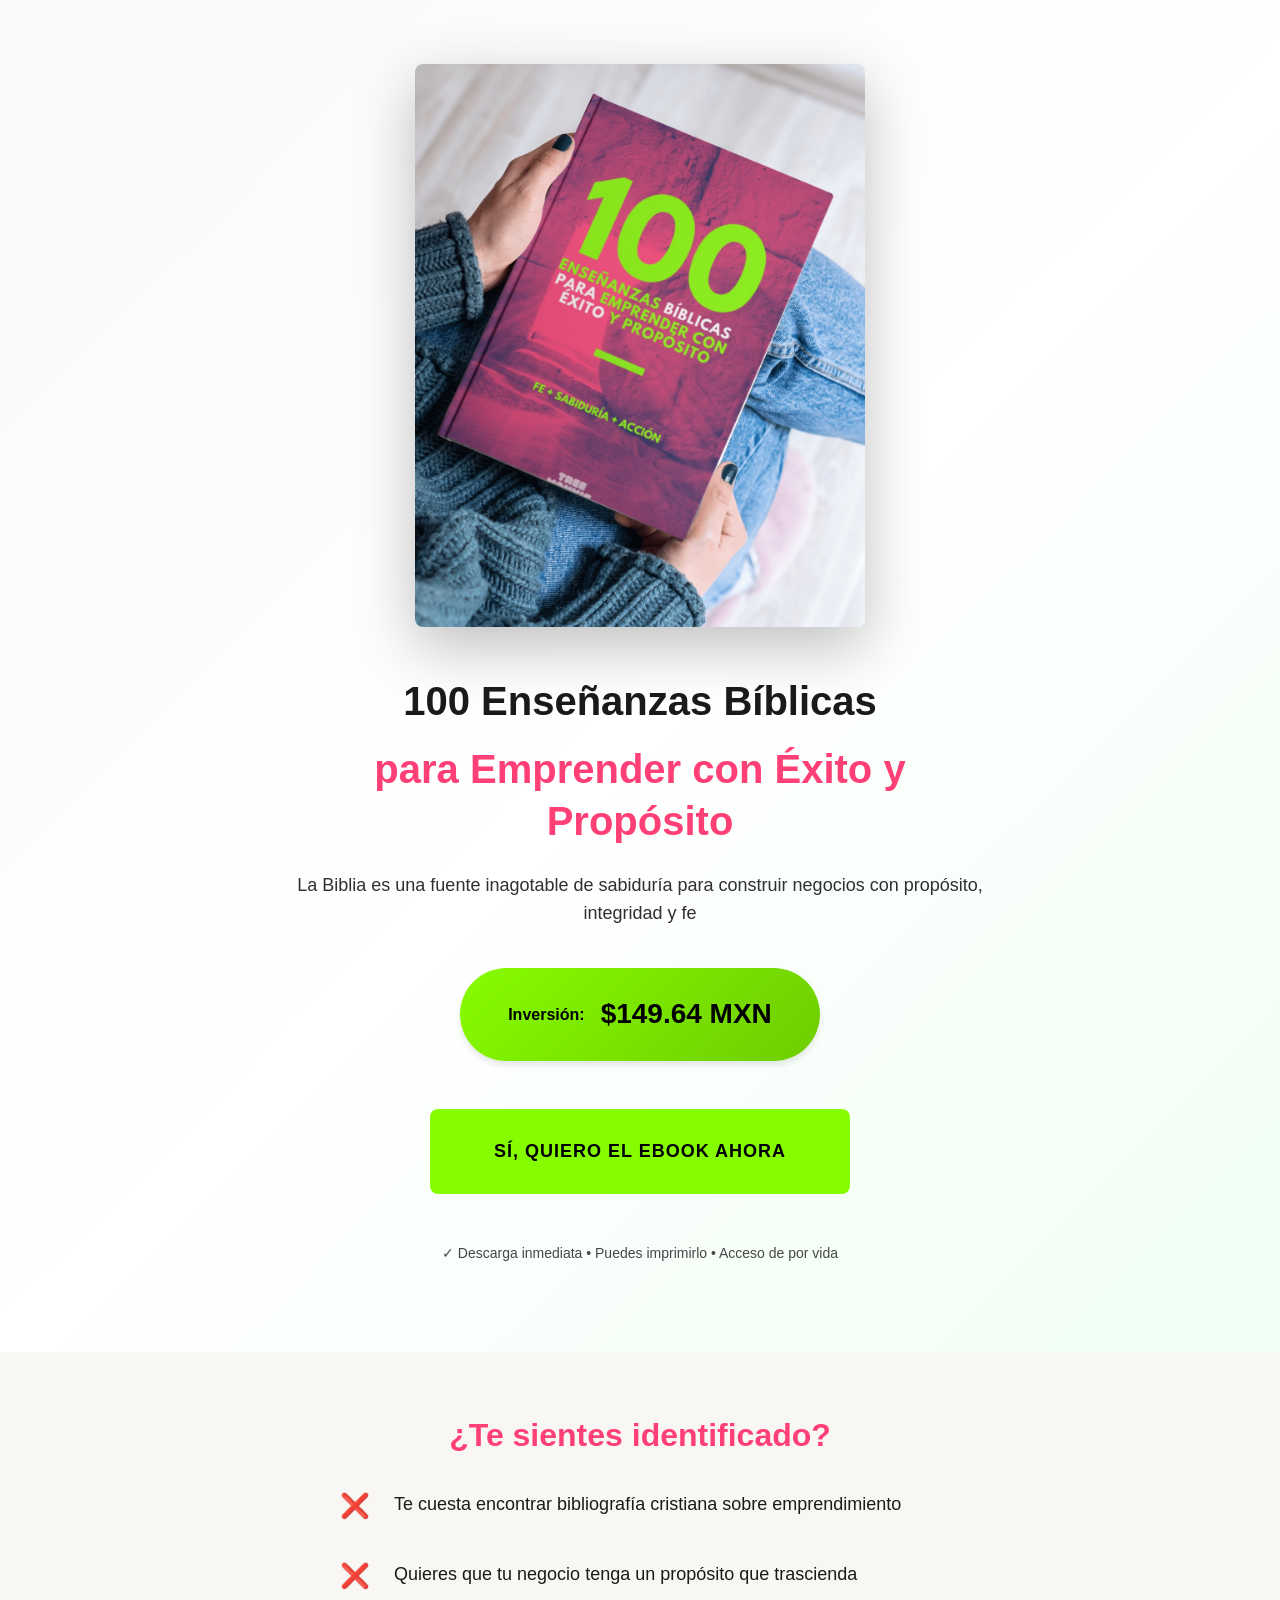
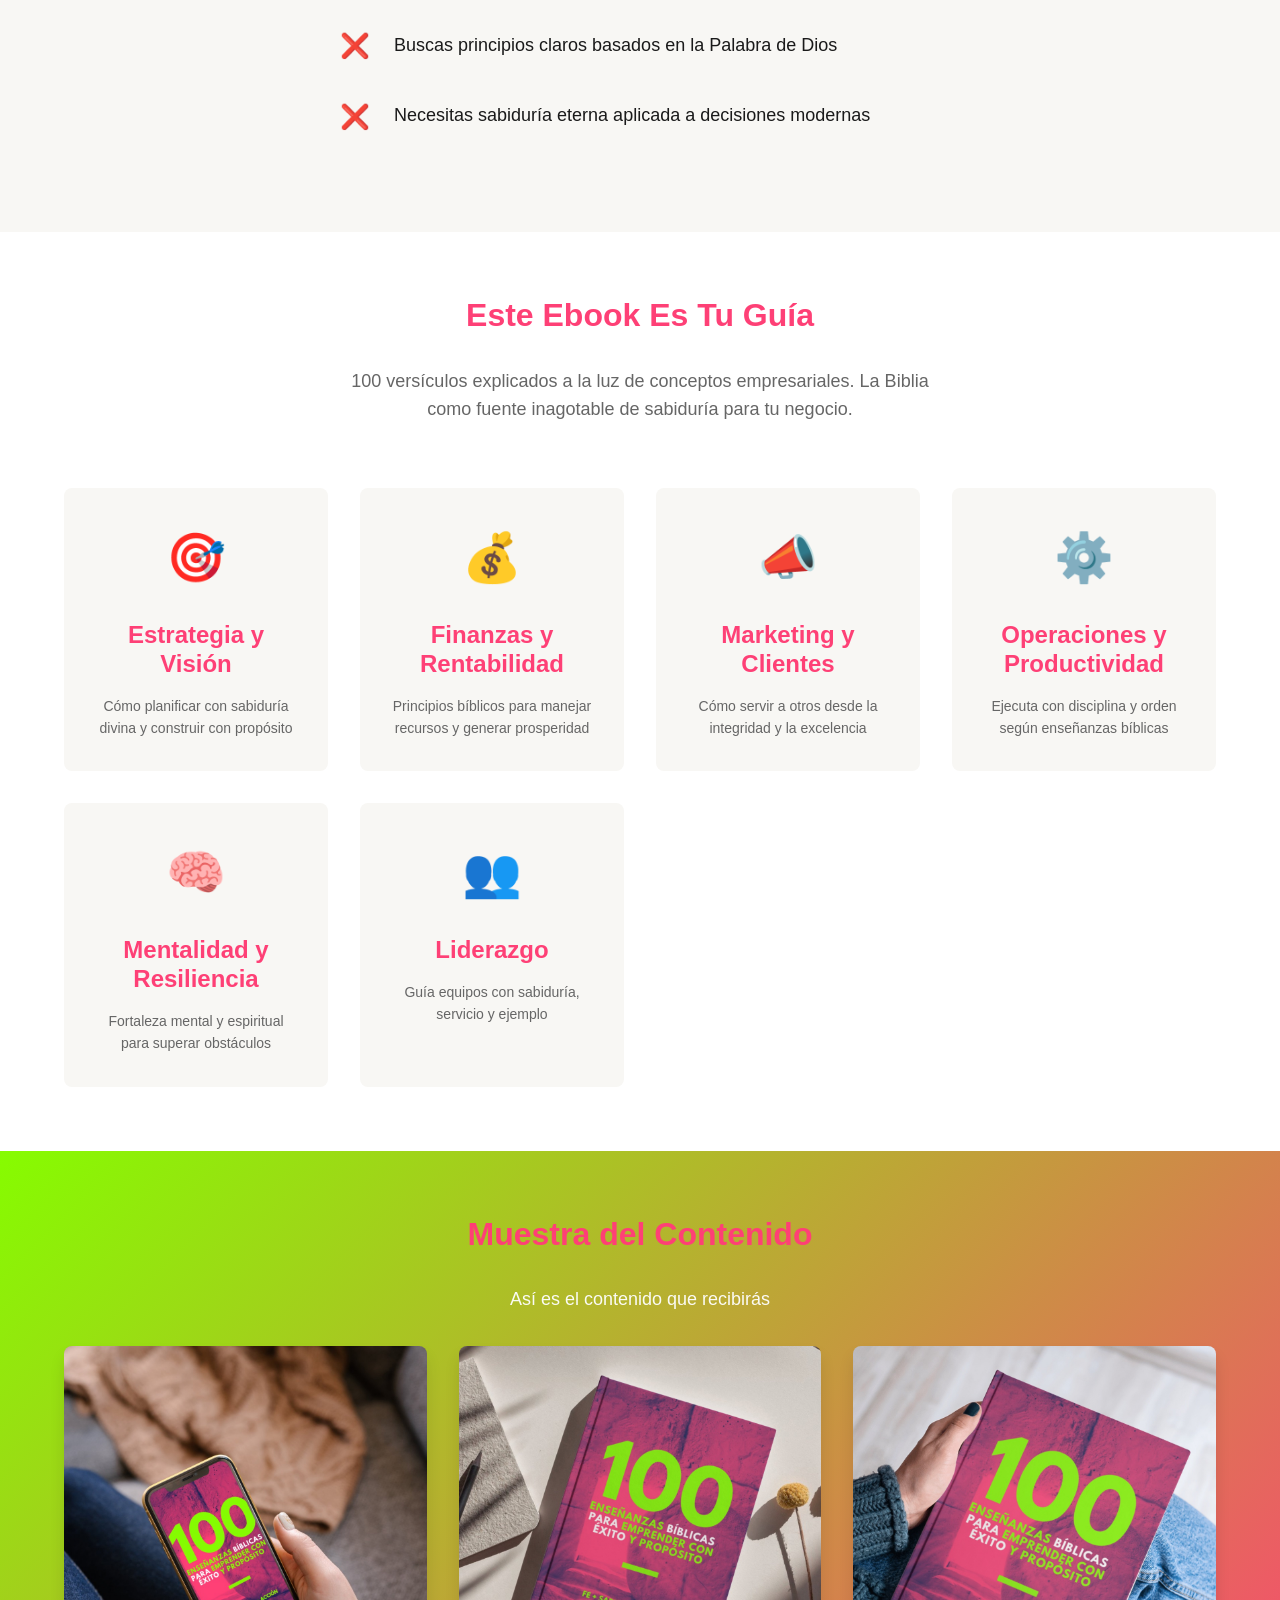
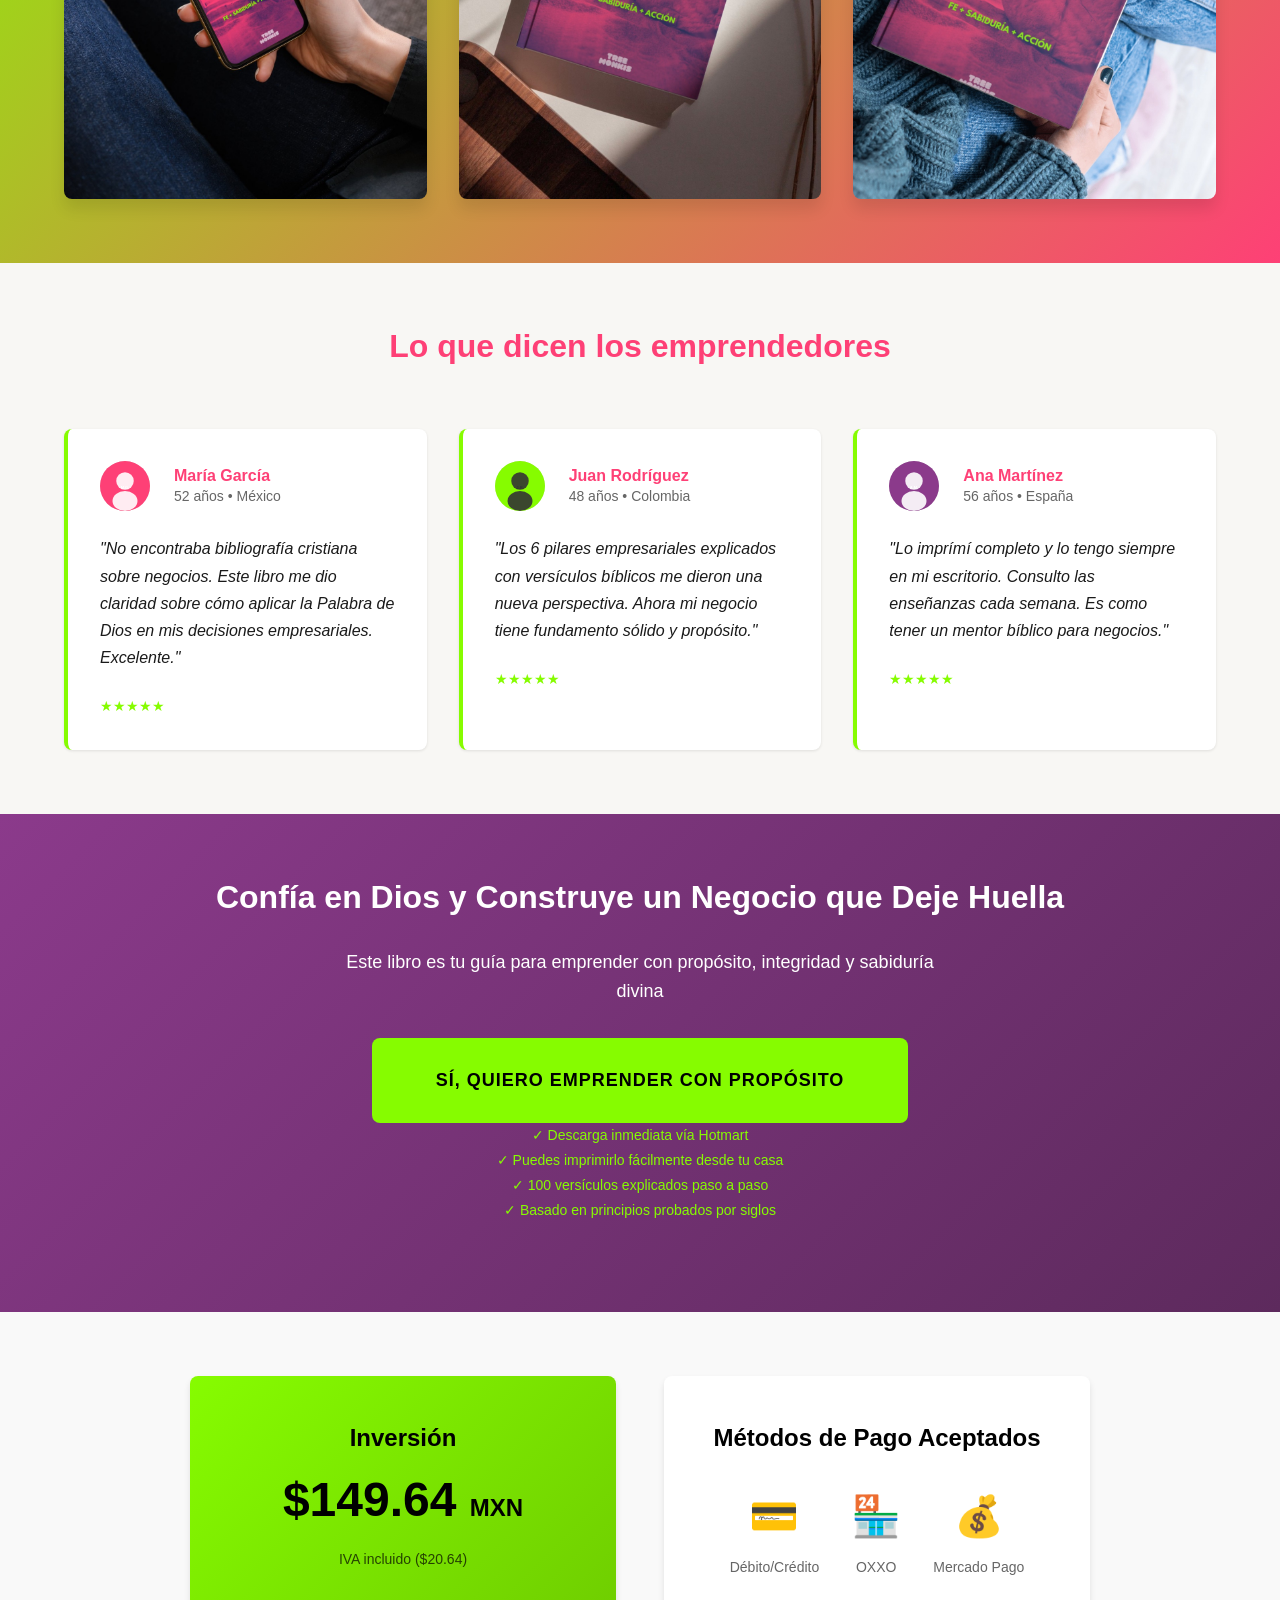
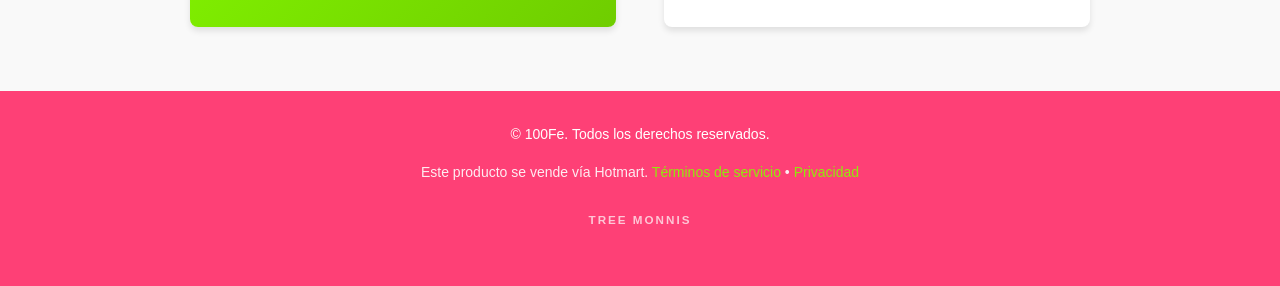
==== index.html @ 3cf4a667 "feat(hero): agregar precio prominente y mejorar diseño visual - Agregar badge de precio: $149.64 MXN" ====
<!DOCTYPE html>
<html lang="es">
<head>
    <meta charset="UTF-8">
    <meta name="viewport" content="width=device-width, initial-scale=1.0">
    <meta name="description" content="100 Enseñanzas Bíblicas para Emprender con Éxito y Propósito">
    <meta name="author" content="100Fe">
    
    <!-- Open Graph -->
    <meta property="og:title" content="100 Enseñanzas Bíblicas para Emprender">
    <meta property="og:description" content="Propósito cristiano + Negocios rentables. Ebook diseñado para emprendedores de fe.">
    <meta property="og:type" content="website">
    <meta property="og:image" content="assets/images/og-image.jpg">
    
    <!-- Twitter Card -->
    <meta name="twitter:card" content="summary_large_image">
    <meta name="twitter:title" content="100 Enseñanzas Bíblicas para Emprender">
    <meta name="twitter:description" content="Propósito cristiano + Negocios rentables.">
    
    <title>100 Enseñanzas Bíblicas para Emprender con Éxito y Propósito</title>
    
    <link rel="stylesheet" href="styles/styles.css">
    <link rel="preload" href="assets/fonts/" as="font" type="font/woff2" crossorigin>
    
    <!-- Meta Pixel Code -->
    <script>
        !function(f,b,e,v,n,t,s)
        {if(f.fbq)return;n=f.fbq=function(){n.callMethod?
        n.callMethod.apply(n,arguments):n.queue.push(arguments)};
        if(!f._fbq)f._fbq=n;n.push=n;n.loaded=!0;n.version='2.0';
        n.queue=[];t=b.createElement(e);t.async=!0;
        t.src=v;s=b.getElementsByTagName(e)[0];
        s.parentNode.insertBefore(t,s)}(window, document,'script',
        'https://connect.facebook.net/en_US/fbevents.js');
        fbq('init', '772552728691061');
        fbq('track', 'ViewContent');
    </script>
    <noscript><img height="1" width="1" style="display:none" src="https://www.facebook.com/tr?id=772552728691061&ev=ViewContent&noscript=1" /></noscript>
    <!-- End Meta Pixel Code -->
    
    <!-- Google Analytics 4 -->
    <script async src="https://www.googletagmanager.com/gtag/js?id=G-ZPV2HS45X4"></script>
    <script>
        window.dataLayer = window.dataLayer || [];
        function gtag(){dataLayer.push(arguments);}
        gtag('js', new Date());

        gtag('config', 'G-ZPV2HS45X4');
    </script>
    <!-- End Google Analytics 4 -->
    
    <!-- Hotmart Widget Script -->
    <script type="text/javascript">
        function importHotmart(){ 
            var imported = document.createElement('script'); 
            imported.src = 'https://static.hotmart.com/checkout/widget.min.js'; 
            document.head.appendChild(imported); 
            var link = document.createElement('link'); 
            link.rel = 'stylesheet'; 
            link.type = 'text/css'; 
            link.href = 'https://static.hotmart.com/css/hotmart-fb.min.css'; 
            document.head.appendChild(link);
        } 
        importHotmart(); 
    </script>
    <!-- End Hotmart Widget Script -->
</head>
<body>
    <!-- Hero Section -->
    <section class="hero">
        <div class="container">
            <div class="hero__content">
                <img src="assets/images/ebook-table.jpg" alt="100 Enseñanzas Bíblicas para Emprender" class="hero__ebook">
                <div class="hero__text">
                    <h1 class="hero__headline">
                        100 Enseñanzas Bíblicas<br>
                        <span class="highlight">para Emprender con Éxito y Propósito</span>
                    </h1>
                    <p class="hero__subheadline">
                        La Biblia es una fuente inagotable de sabiduría para construir negocios con propósito, integridad y fe
                    </p>
                    <div class="hero__price-badge">
                        <span class="hero__price-label">Inversión:</span>
                        <span class="hero__price-amount">$149.64 MXN</span>
                    </div>
                </div>
                <button class="cta-button cta-button--primary cta-button--large" id="cta-hero">
                    SÍ, QUIERO EL EBOOK AHORA
                </button>
                <p class="hero__trust">✓ Descarga inmediata • Puedes imprimirlo • Acceso de por vida</p>
            </div>
        </div>
    </section>

    <!-- Problema Section -->
    <section class="problem">
        <div class="container">
            <h2 class="section__title">¿Te sientes identificado?</h2>
            <ul class="problem__list">
                <li class="problem__item">
                    <span class="problem__icon">❌</span>
                    <p>Te cuesta encontrar bibliografía cristiana sobre emprendimiento</p>
                </li>
                <li class="problem__item">
                    <span class="problem__icon">❌</span>
                    <p>Quieres que tu negocio tenga un propósito que trascienda</p>
                </li>
                <li class="problem__item">
                    <span class="problem__icon">❌</span>
                    <p>Buscas principios claros basados en la Palabra de Dios</p>
                </li>
                <li class="problem__item">
                    <span class="problem__icon">❌</span>
                    <p>Necesitas sabiduría eterna aplicada a decisiones modernas</p>
                </li>
            </ul>
        </div>
    </section>

    <!-- Solución Section -->
    <section class="solution">
        <div class="container">
            <h2 class="section__title">Este Ebook Es Tu Guía</h2>
            <p class="section__subtitle">
                100 versículos explicados a la luz de conceptos empresariales. 
                La Biblia como fuente inagotable de sabiduría para tu negocio.
            </p>
            
            <div class="benefits">
                <div class="benefit">
                    <span class="benefit__icon">🎯</span>
                    <h3 class="benefit__title">Estrategia y Visión</h3>
                    <p class="benefit__description">
                        Cómo planificar con sabiduría divina y construir con propósito
                    </p>
                </div>
                
                <div class="benefit">
                    <span class="benefit__icon">💰</span>
                    <h3 class="benefit__title">Finanzas y Rentabilidad</h3>
                    <p class="benefit__description">
                        Principios bíblicos para manejar recursos y generar prosperidad
                    </p>
                </div>
                
                <div class="benefit">
                    <span class="benefit__icon">📣</span>
                    <h3 class="benefit__title">Marketing y Clientes</h3>
                    <p class="benefit__description">
                        Cómo servir a otros desde la integridad y la excelencia
                    </p>
                </div>
                
                <div class="benefit">
                    <span class="benefit__icon">⚙️</span>
                    <h3 class="benefit__title">Operaciones y Productividad</h3>
                    <p class="benefit__description">
                        Ejecuta con disciplina y orden según enseñanzas bíblicas
                    </p>
                </div>
                
                <div class="benefit">
                    <span class="benefit__icon">🧠</span>
                    <h3 class="benefit__title">Mentalidad y Resiliencia</h3>
                    <p class="benefit__description">
                        Fortaleza mental y espiritual para superar obstáculos
                    </p>
                </div>
                
                <div class="benefit">
                    <span class="benefit__icon">👥</span>
                    <h3 class="benefit__title">Liderazgo</h3>
                    <p class="benefit__description">
                        Guía equipos con sabiduría, servicio y ejemplo
                    </p>
                </div>
            </div>
        </div>
    </section>

    <!-- Muestra del Ebook Section -->
    <section class="ebook-preview">
        <div class="container">
            <h2 class="section__title">Muestra del Contenido</h2>
            <p class="ebook-preview__subtitle">Así es el contenido que recibirás</p>
            <div class="ebook-preview__gallery">
                <img src="assets/images/instagram-design.jpg" alt="Muestra del Ebook" class="ebook-preview__image">
                <img src="assets/images/ebook-hands.jpg" alt="Ebook 100 Enseñanzas Bíblicas" class="ebook-preview__image">
                <img src="assets/images/ebook-table.jpg" alt="Libro 100 Enseñanzas Bíblicas" class="ebook-preview__image">
            </div>
        </div>
    </section>

    <!-- Testimonios Section -->
    <section class="testimonials">
        <div class="container">
            <h2 class="section__title">Lo que dicen los emprendedores</h2>
            
            <div class="testimonials__grid">
                <div class="testimonial">
                    <div class="testimonial__header">
                        <img src="assets/images/testimonios/avatar-1.svg" alt="María García" class="testimonial__avatar">
                        <div class="testimonial__info">
                            <h4 class="testimonial__name">María García</h4>
                            <p class="testimonial__age">52 años • México</p>
                        </div>
                    </div>
                    <p class="testimonial__text">
                        "No encontraba bibliografía cristiana sobre negocios. 
                        Este libro me dio claridad sobre cómo aplicar la Palabra 
                        de Dios en mis decisiones empresariales. Excelente."
                    </p>
                    <div class="testimonial__rating">★★★★★</div>
                </div>
                
                <div class="testimonial">
                    <div class="testimonial__header">
                        <img src="assets/images/testimonios/avatar-2.svg" alt="Juan Rodríguez" class="testimonial__avatar">
                        <div class="testimonial__info">
                            <h4 class="testimonial__name">Juan Rodríguez</h4>
                            <p class="testimonial__age">48 años • Colombia</p>
                        </div>
                    </div>
                    <p class="testimonial__text">
                        "Los 6 pilares empresariales explicados con versículos 
                        bíblicos me dieron una nueva perspectiva. 
                        Ahora mi negocio tiene fundamento sólido y propósito."
                    </p>
                    <div class="testimonial__rating">★★★★★</div>
                </div>
                
                <div class="testimonial">
                    <div class="testimonial__header">
                        <img src="assets/images/testimonios/avatar-3.svg" alt="Ana Martínez" class="testimonial__avatar">
                        <div class="testimonial__info">
                            <h4 class="testimonial__name">Ana Martínez</h4>
                            <p class="testimonial__age">56 años • España</p>
                        </div>
                    </div>
                    <p class="testimonial__text">
                        "Lo imprímí completo y lo tengo siempre en mi escritorio. 
                        Consulto las enseñanzas cada semana. Es como tener 
                        un mentor bíblico para negocios."
                    </p>
                    <div class="testimonial__rating">★★★★★</div>
                </div>
            </div>
        </div>
    </section>

    <!-- CTA Section -->
    <section class="cta-section">
        <div class="container">
            <h2 class="section__title">Confía en Dios y Construye un Negocio que Deje Huella</h2>
            <p class="section__subtitle">
                Este libro es tu guía para emprender con propósito, 
                integridad y sabiduría divina
            </p>
            <button class="cta-button cta-button--primary cta-button--large" id="cta-main">
                SÍ, QUIERO EMPRENDER CON PROPÓSITO
            </button>
            <p class="section__trust">
                ✓ Descarga inmediata vía Hotmart<br>
                ✓ Puedes imprimirlo fácilmente desde tu casa<br>
                ✓ 100 versículos explicados paso a paso<br>
                ✓ Basado en principios probados por siglos
            </p>
        </div>
    </section>

    <!-- Precio y Métodos de Pago Section -->
    <section class="pricing">
        <div class="container">
            <div class="pricing__content">
                <div class="pricing__price">
                    <h3 class="pricing__title">Inversión</h3>
                    <p class="pricing__amount">$149.64 <span class="pricing__currency">MXN</span></p>
                    <p class="pricing__tax">IVA incluido ($20.64)</p>
                </div>
                <div class="pricing__payment">
                    <h3 class="pricing__title">Métodos de Pago Aceptados</h3>
                    <div class="pricing__methods">
                        <div class="payment-method">
                            <span class="payment-method__icon">💳</span>
                            <p class="payment-method__label">Débito/Crédito</p>
                        </div>
                        <div class="payment-method">
                            <span class="payment-method__icon">🏪</span>
                            <p class="payment-method__label">OXXO</p>
                        </div>
                        <div class="payment-method">
                            <span class="payment-method__icon">💰</span>
                            <p class="payment-method__label">Mercado Pago</p>
                        </div>
                    </div>
                </div>
            </div>
        </div>
    </section>

    <!-- Footer -->
    <footer class="footer">
        <div class="container">
            <p class="footer__text">
                &copy; <span id="year"></span> 100Fe. Todos los derechos reservados.
            </p>
            <p class="footer__legal">
                Este producto se vende vía Hotmart. 
                <a href="#" class="footer__link">Términos de servicio</a> • 
                <a href="#" class="footer__link">Privacidad</a>
            </p>
            <p class="footer__brand">
                <small>TREE MONNIS</small>
            </p>
        </div>
    </footer>

    <script src="scripts/script.js"></script>
</body>
</html>
---- styles/styles.css ----
/* ================================================================
   VARIABLES CSS - CONFIGURABLE
   ================================================================ */

:root {
    /* Colores oficiales del ebook 100Fe */
    --color-primary: #86fc00;      /* Verde neón (principal) */
    --color-secondary: #fe4076;    /* Rosa carmesí (secundario) */
    --color-accent: #f0f0f0;       /* Gris muy claro */
    --color-text: #1A1A1A;         /* Casi negro */
    --color-text-light: #666;      /* Gris oscuro */
    --color-border: #DDD;          /* Gris claro */
    --color-background: #F8F7F4;   /* Fondo crema muy claro */
    --color-white: #FFFFFF;
    
    /* Tipografía NOTA: Actualizar con fuentes del ebook */
    --font-primary: -apple-system, BlinkMacSystemFont, 'Segoe UI', Roboto, sans-serif;
    --font-size-base: 16px;
    --font-size-small: 14px;
    --font-size-large: 18px;
    --font-size-h1: 2.5rem;
    --font-size-h2: 2rem;
    --font-size-h3: 1.5rem;
    
    /* Spacing */
    --spacing-xs: 0.5rem;
    --spacing-sm: 1rem;
    --spacing-md: 1.5rem;
    --spacing-lg: 2rem;
    --spacing-xl: 3rem;
    --spacing-2xl: 4rem;
    
    /* Otros */
    --border-radius: 8px;
    --shadow-sm: 0 1px 3px rgba(0,0,0,0.1);
    --shadow-md: 0 4px 6px rgba(0,0,0,0.1);
    --shadow-lg: 0 10px 15px rgba(0,0,0,0.1);
    --transition: all 0.3s ease;
}

/* ================================================================
   RESET Y BASE
   ================================================================ */

*,
*::before,
*::after {
    margin: 0;
    padding: 0;
    box-sizing: border-box;
}

html {
    font-size: var(--font-size-base);
    scroll-behavior: smooth;
}

body {
    font-family: var(--font-primary);
    color: var(--color-text);
    line-height: 1.6;
    background-color: var(--color-white);
}

/* ================================================================
   TIPOGRAFÍA
   ================================================================ */

h1, h2, h3, h4, h5, h6 {
    font-weight: 700;
    line-height: 1.2;
    margin-bottom: var(--spacing-md);
}

h1 { font-size: var(--font-size-h1); }
h2 { font-size: var(--font-size-h2); }
h3 { font-size: var(--font-size-h3); }

p {
    margin-bottom: var(--spacing-md);
}

a {
    color: var(--color-primary);
    text-decoration: none;
    transition: var(--transition);
}

a:hover {
    text-decoration: underline;
    opacity: 0.8;
}

/* ================================================================
   CONTAINER
   ================================================================ */

.container {
    max-width: 1200px;
    margin: 0 auto;
    padding: 0 var(--spacing-md);
}

/* ================================================================
   HERO SECTION
   ================================================================ */

.hero {
    background: linear-gradient(135deg, #f9f9f9 0%, #ffffff 50%, #f0fff4 100%);
    padding: var(--spacing-2xl) 0;
    text-align: center;
    position: relative;
    overflow: hidden;
}

.hero::before {
    content: '';
    position: absolute;
    top: -50%;
    right: -10%;
    width: 500px;
    height: 500px;
    background: radial-gradient(circle, rgba(134, 252, 0, 0.1) 0%, transparent 70%);
    border-radius: 50%;
    z-index: 0;
}

.hero::after {
    content: '';
    position: absolute;
    bottom: -50%;
    left: -10%;
    width: 500px;
    height: 500px;
    background: radial-gradient(circle, rgba(254, 64, 118, 0.08) 0%, transparent 70%);
    border-radius: 50%;
    z-index: 0;
}

.hero__content {
    max-width: 900px;
    margin: 0 auto;
    padding: 0 var(--spacing-md);
    display: flex;
    flex-direction: column;
    align-items: center;
    gap: var(--spacing-xl);
    position: relative;
    z-index: 1;
}

.hero__ebook {
    max-width: 450px;
    width: 100%;
    height: auto;
    border-radius: var(--border-radius);
    box-shadow: 0 20px 60px rgba(0, 0, 0, 0.25);
    transition: var(--transition);
}

.hero__ebook:hover {
    transform: translateY(-10px) scale(1.02);
    box-shadow: 0 25px 70px rgba(0, 0, 0, 0.35);
}

.hero__text {
    max-width: 700px;
}

.hero__headline {
    font-size: var(--font-size-h1);
    margin-bottom: var(--spacing-md);
    line-height: 1.3;
    color: var(--color-text);
}

.hero__headline .highlight {
    color: var(--color-secondary);
    display: block;
    margin-top: var(--spacing-sm);
}

.hero__subheadline {
    font-size: var(--font-size-large);
    margin-bottom: var(--spacing-md);
    line-height: 1.6;
    color: var(--color-text);
    opacity: 0.9;
}

.hero__price-badge {
    display: inline-flex;
    align-items: center;
    gap: var(--spacing-sm);
    background: linear-gradient(135deg, var(--color-primary) 0%, #6fcd00 100%);
    padding: var(--spacing-md) var(--spacing-xl);
    border-radius: 50px;
    box-shadow: var(--shadow-md);
    margin-top: var(--spacing-sm);
}

.hero__price-label {
    font-size: var(--font-size-base);
    font-weight: 600;
    color: #000;
}

.hero__price-amount {
    font-size: 1.75rem;
    font-weight: 800;
    color: #000;
}

.hero__trust {
    font-size: var(--font-size-small);
    opacity: 0.8;
    color: var(--color-text);
}

/* ================================================================
   BOTONES
   ================================================================ */

.cta-button {
    background-color: var(--color-primary);
    color: #000;
    border: none;
    padding: var(--spacing-md) var(--spacing-lg);
    font-size: var(--font-size-base);
    border-radius: var(--border-radius);
    cursor: pointer;
    transition: var(--transition);
    font-weight: 700;
    text-transform: uppercase;
    letter-spacing: 1px;
    display: inline-block;
}

.cta-button:hover {
    background-color: #6fcd00;
    transform: translateY(-2px);
    box-shadow: var(--shadow-md);
}

.cta-button:active {
    transform: translateY(0);
}

.cta-button--primary {
    background-color: var(--color-primary);
    color: #000;
}

.cta-button--large {
    padding: var(--spacing-lg) var(--spacing-2xl);
    font-size: var(--font-size-large);
}

/* ================================================================
   SECCIONES
   ================================================================ */

section {
    padding: var(--spacing-2xl) 0;
}

.section__title {
    text-align: center;
    color: var(--color-secondary);
    margin-bottom: var(--spacing-lg);
    font-size: var(--font-size-h2);
}

.section__subtitle {
    text-align: center;
    color: var(--color-text-light);
    margin-bottom: var(--spacing-lg);
    font-size: var(--font-size-large);
    max-width: 600px;
    margin-left: auto;
    margin-right: auto;
}

/* ================================================================
   SECCIÓN PROBLEMA
   ================================================================ */

.problem {
    background-color: var(--color-background);
}

.problem__list {
    list-style: none;
    max-width: 600px;
    margin: 0 auto;
}

.problem__item {
    display: flex;
    align-items: flex-start;
    margin-bottom: var(--spacing-lg);
    font-size: var(--font-size-large);
}

.problem__icon {
    display: inline-block;
    margin-right: var(--spacing-md);
    font-size: 1.5rem;
    flex-shrink: 0;
}

.problem__item p {
    margin: 0;
    margin-top: 0.2rem;
}

/* ================================================================
   SECCIÓN SOLUCIÓN
   ================================================================ */

.solution {
    background-color: var(--color-white);
}

.benefits {
    display: grid;
    grid-template-columns: repeat(auto-fit, minmax(250px, 1fr));
    gap: var(--spacing-lg);
    margin-top: var(--spacing-2xl);
}

.benefit {
    text-align: center;
    padding: var(--spacing-lg);
    border-radius: var(--border-radius);
    background-color: var(--color-background);
    transition: var(--transition);
}

.benefit:hover {
    box-shadow: var(--shadow-md);
    transform: translateY(-5px);
}

.benefit__icon {
    font-size: 3rem;
    display: block;
    margin-bottom: var(--spacing-md);
}

.benefit__title {
    color: var(--color-secondary);
    margin-bottom: var(--spacing-sm);
}

.benefit__description {
    color: var(--color-text-light);
    font-size: var(--font-size-small);
    margin: 0;
}

/* ================================================================
   SECCIÓN MUESTRA DEL EBOOK
   ================================================================ */

.ebook-preview {
    background: linear-gradient(135deg, var(--color-primary) 0%, var(--color-secondary) 100%);
    padding: var(--spacing-2xl) 0;
    text-align: center;
}

.ebook-preview__subtitle {
    font-size: var(--font-size-large);
    color: var(--color-white);
    margin-bottom: var(--spacing-lg);
    opacity: 0.95;
}

.ebook-preview__gallery {
    display: grid;
    grid-template-columns: repeat(auto-fit, minmax(280px, 1fr));
    gap: var(--spacing-lg);
    max-width: 1200px;
    margin: 0 auto;
}

.ebook-preview__image {
    max-width: 600px;
    width: 100%;
    height: auto;
    border-radius: var(--border-radius);
    box-shadow: var(--shadow-lg);
    transition: var(--transition);
}

.ebook-preview__image:hover {
    transform: scale(1.02);
    box-shadow: 0 10px 40px rgba(0, 0, 0, 0.3);
}

/* ================================================================
   SECCIÓN TESTIMONIOS
   ================================================================ */

.testimonials {
    background-color: var(--color-background);
}

.testimonials__grid {
    display: grid;
    grid-template-columns: repeat(auto-fit, minmax(300px, 1fr));
    gap: var(--spacing-lg);
    margin-top: var(--spacing-2xl);
}

.testimonial {
    background-color: var(--color-white);
    padding: var(--spacing-lg);
    border-radius: var(--border-radius);
    border-left: 4px solid var(--color-primary);
    box-shadow: var(--shadow-sm);
    transition: var(--transition);
}

.testimonial:hover {
    box-shadow: var(--shadow-md);
}

.testimonial__header {
    display: flex;
    align-items: center;
    margin-bottom: var(--spacing-md);
}

.testimonial__avatar {
    width: 50px;
    height: 50px;
    border-radius: 50%;
    margin-right: var(--spacing-md);
    object-fit: cover;
    background-color: var(--color-border);
}

.testimonial__info {
    flex: 1;
}

.testimonial__name {
    margin: 0;
    font-size: var(--font-size-base);
    color: var(--color-secondary);
}

.testimonial__age {
    margin: 0;
    font-size: var(--font-size-small);
    color: var(--color-text-light);
}

.testimonial__text {
    margin: 0 0 var(--spacing-md) 0;
    font-size: var(--font-size-base);
    line-height: 1.7;
    font-style: italic;
    color: var(--color-text);
}

.testimonial__rating {
    color: var(--color-primary);
    font-size: var(--font-size-small);
}

/* ================================================================
   SECCIÓN CTA
   ================================================================ */

.cta-section {
    background: linear-gradient(135deg, #8B3A8B 0%, #5D2A5D 100%);
    color: var(--color-white);
    text-align: center;
}

.cta-section .section__title,
.cta-section .section__subtitle {
    color: var(--color-white);
}

.section__trust {
    color: var(--color-primary);
    font-size: var(--font-size-small);
    line-height: 1.8;
}

/* ================================================================
   SECCIÓN PRECIO Y MÉTODOS DE PAGO
   ================================================================ */

.pricing {
    background-color: #f9f9f9;
    padding: var(--spacing-2xl) 0;
}

.pricing__content {
    display: grid;
    grid-template-columns: repeat(auto-fit, minmax(280px, 1fr));
    gap: var(--spacing-xl);
    max-width: 900px;
    margin: 0 auto;
}

.pricing__price {
    text-align: center;
    padding: var(--spacing-xl);
    background: linear-gradient(135deg, var(--color-primary) 0%, #6fcd00 100%);
    border-radius: var(--border-radius);
    box-shadow: var(--shadow-md);
}

.pricing__title {
    font-size: var(--font-size-h3);
    margin-bottom: var(--spacing-md);
    color: #000;
}

.pricing__amount {
    font-size: 3rem;
    font-weight: 800;
    color: #000;
    margin: var(--spacing-md) 0;
    line-height: 1;
}

.pricing__currency {
    font-size: 1.5rem;
    font-weight: 600;
}

.pricing__tax {
    font-size: var(--font-size-small);
    color: rgba(0, 0, 0, 0.7);
    margin: 0;
}

.pricing__payment {
    text-align: center;
    padding: var(--spacing-xl);
    background-color: var(--color-white);
    border-radius: var(--border-radius);
    box-shadow: var(--shadow-md);
}

.pricing__methods {
    display: flex;
    justify-content: center;
    gap: var(--spacing-lg);
    margin-top: var(--spacing-lg);
}

.payment-method {
    text-align: center;
}

.payment-method__icon {
    font-size: 2.5rem;
    display: block;
    margin-bottom: var(--spacing-xs);
}

.payment-method__label {
    font-size: var(--font-size-small);
    color: var(--color-text-light);
    margin: 0;
}

/* ================================================================
   FOOTER
   ================================================================ */

.footer {
    background-color: var(--color-secondary);
    color: var(--color-white);
    padding: var(--spacing-lg) 0;
    text-align: center;
    font-size: var(--font-size-small);
}

.footer__text {
    margin-bottom: var(--spacing-sm);
}

.footer__legal {
    opacity: 0.9;
}

.footer__link {
    color: var(--color-primary);
}

.footer__link:hover {
    opacity: 0.8;
}

.footer__brand {
    margin-top: var(--spacing-md);
    opacity: 0.7;
    font-weight: 600;
    letter-spacing: 2px;
}

/* ================================================================
   RESPONSIVE
   ================================================================ */

@media (max-width: 768px) {
    :root {
        --font-size-h1: 1.8rem;
        --font-size-h2: 1.5rem;
        --font-size-h3: 1.2rem;
        --spacing-2xl: 2rem;
    }
    
    .hero {
        padding: var(--spacing-lg) 0;
    }
    
    .hero__ebook {
        max-width: 350px;
    }
    
    .hero__headline {
        font-size: var(--font-size-h2);
    }
    
    .hero__subheadline {
        font-size: var(--font-size-base);
    }
    
    .hero__price-badge {
        flex-direction: column;
        gap: var(--spacing-xs);
        padding: var(--spacing-md) var(--spacing-lg);
    }
    
    .hero__price-amount {
        font-size: 1.5rem;
    }
    
    section {
        padding: var(--spacing-lg) 0;
    }
    
    .benefits {
        grid-template-columns: 1fr;
    }
    
    .testimonials__grid {
        grid-template-columns: 1fr;
    }
    
    .pricing__content {
        grid-template-columns: 1fr;
    }
    
    .pricing__methods {
        flex-direction: column;
        gap: var(--spacing-md);
    }
}

@media (max-width: 480px) {
    :root {
        --font-size-base: 15px;
        --spacing-lg: 1.5rem;
        --spacing-md: 1rem;
    }
    
    .container {
        padding: 0 var(--spacing-sm);
    }
    
    .hero__ebook {
        max-width: 350px;
    }
    
    .hero__headline {
        font-size: 1.75rem;
    }
    
    .hero__subheadline {
        font-size: var(--font-size-small);
    }
    
    .hero__price-amount {
        font-size: 1.35rem;
    }
    
    .cta-button {
        width: 100%;
        padding: var(--spacing-md) var(--spacing-sm);
    }
    
    .cta-button--large {
        padding: var(--spacing-md) var(--spacing-sm);
    }
    
    .pricing__amount {
        font-size: 2rem;
    }
    
    .payment-method__icon {
        font-size: 2rem;
    }
}

/* ================================================================
   UTILITIES
   ================================================================ */

.highlight {
    color: var(--color-secondary);
}

.text-center {
    text-align: center;
}

.mt-1 { margin-top: var(--spacing-sm); }
.mt-2 { margin-top: var(--spacing-md); }
.mt-3 { margin-top: var(--spacing-lg); }

.mb-1 { margin-bottom: var(--spacing-sm); }
.mb-2 { margin-bottom: var(--spacing-md); }
.mb-3 { margin-bottom: var(--spacing-lg); }
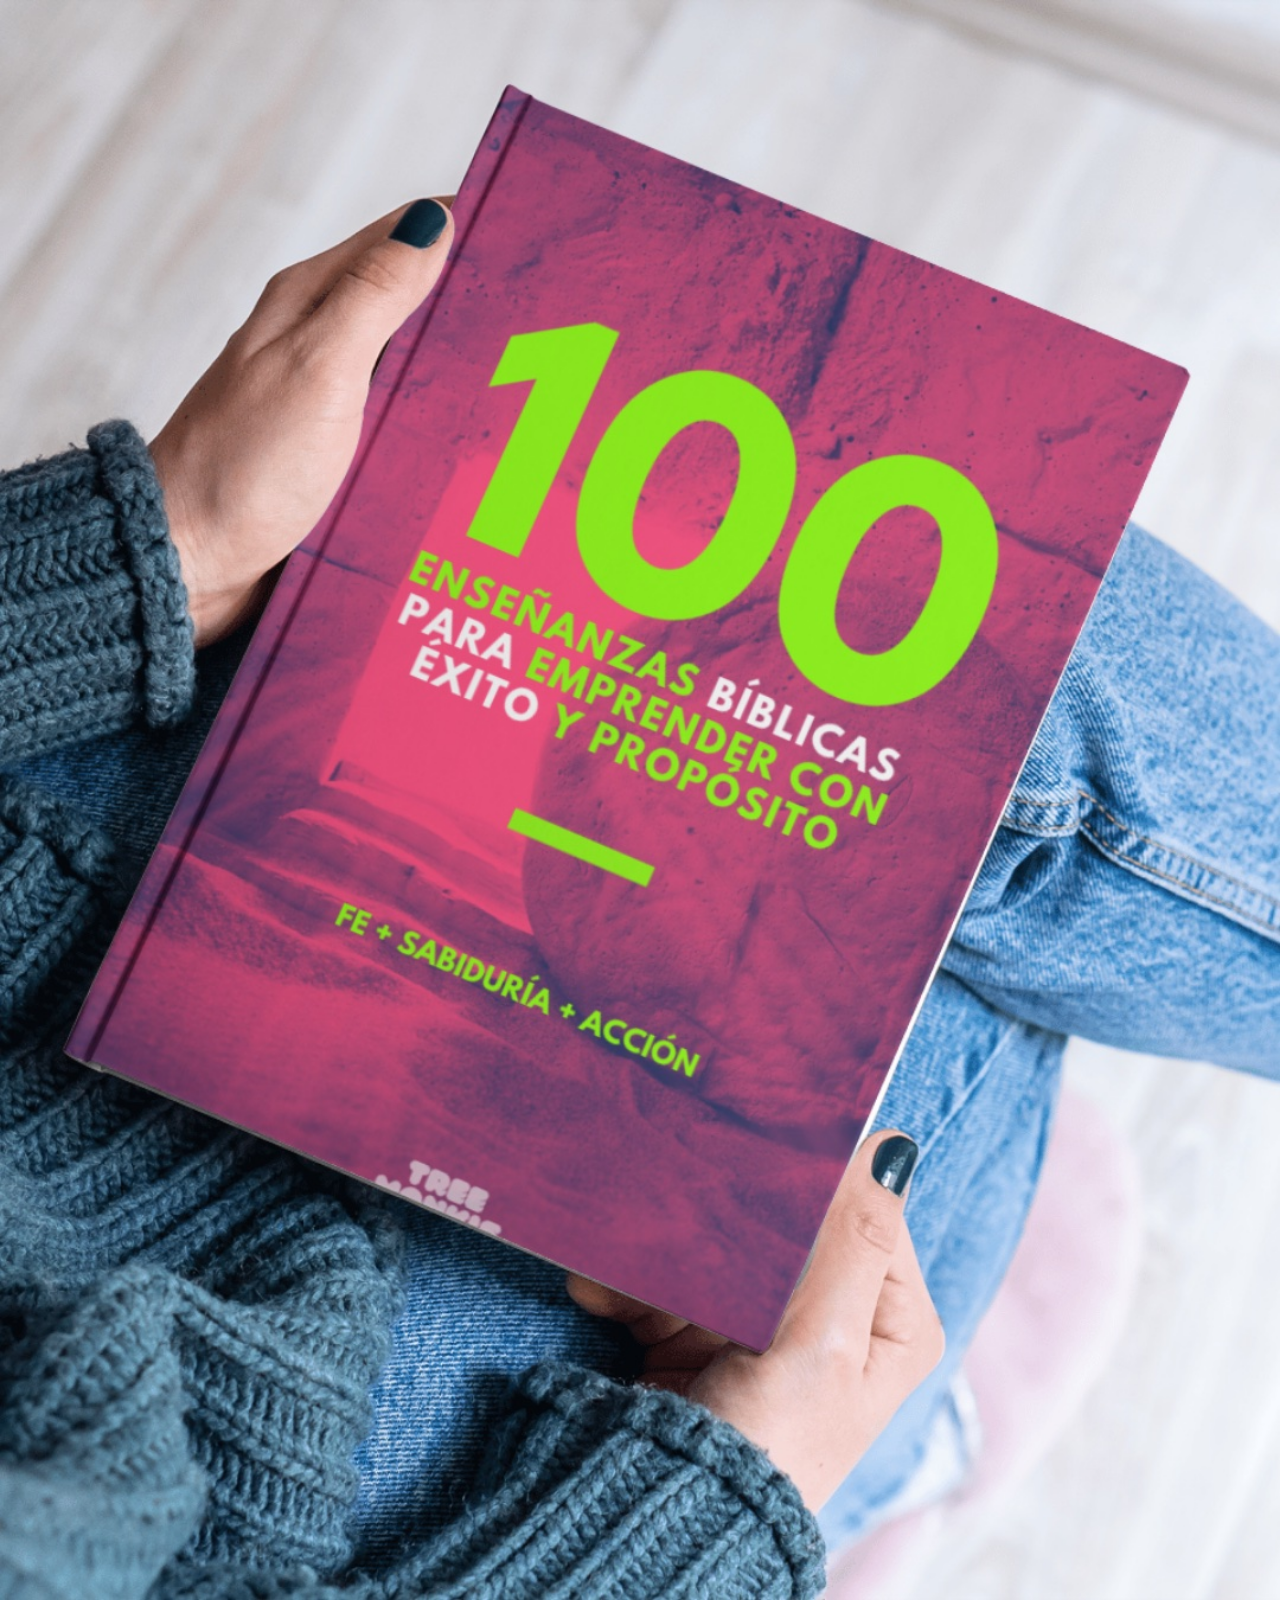
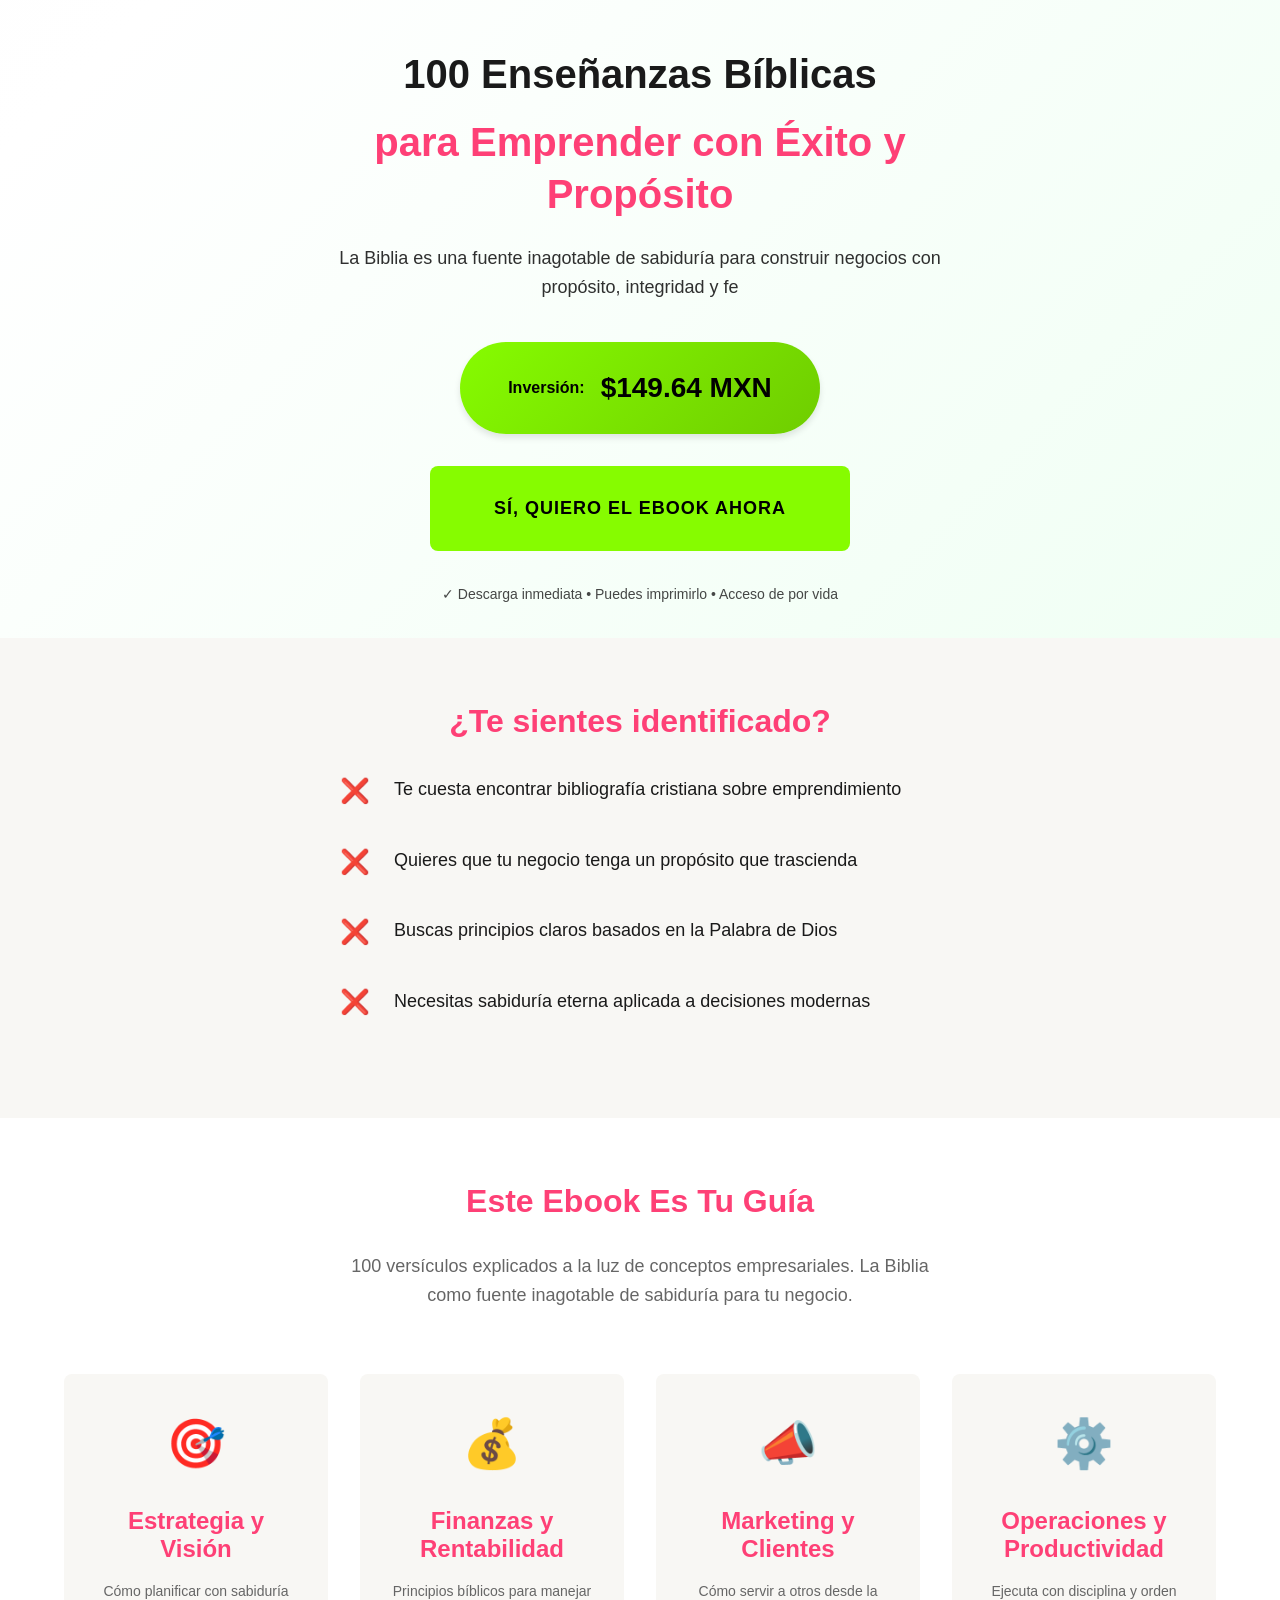
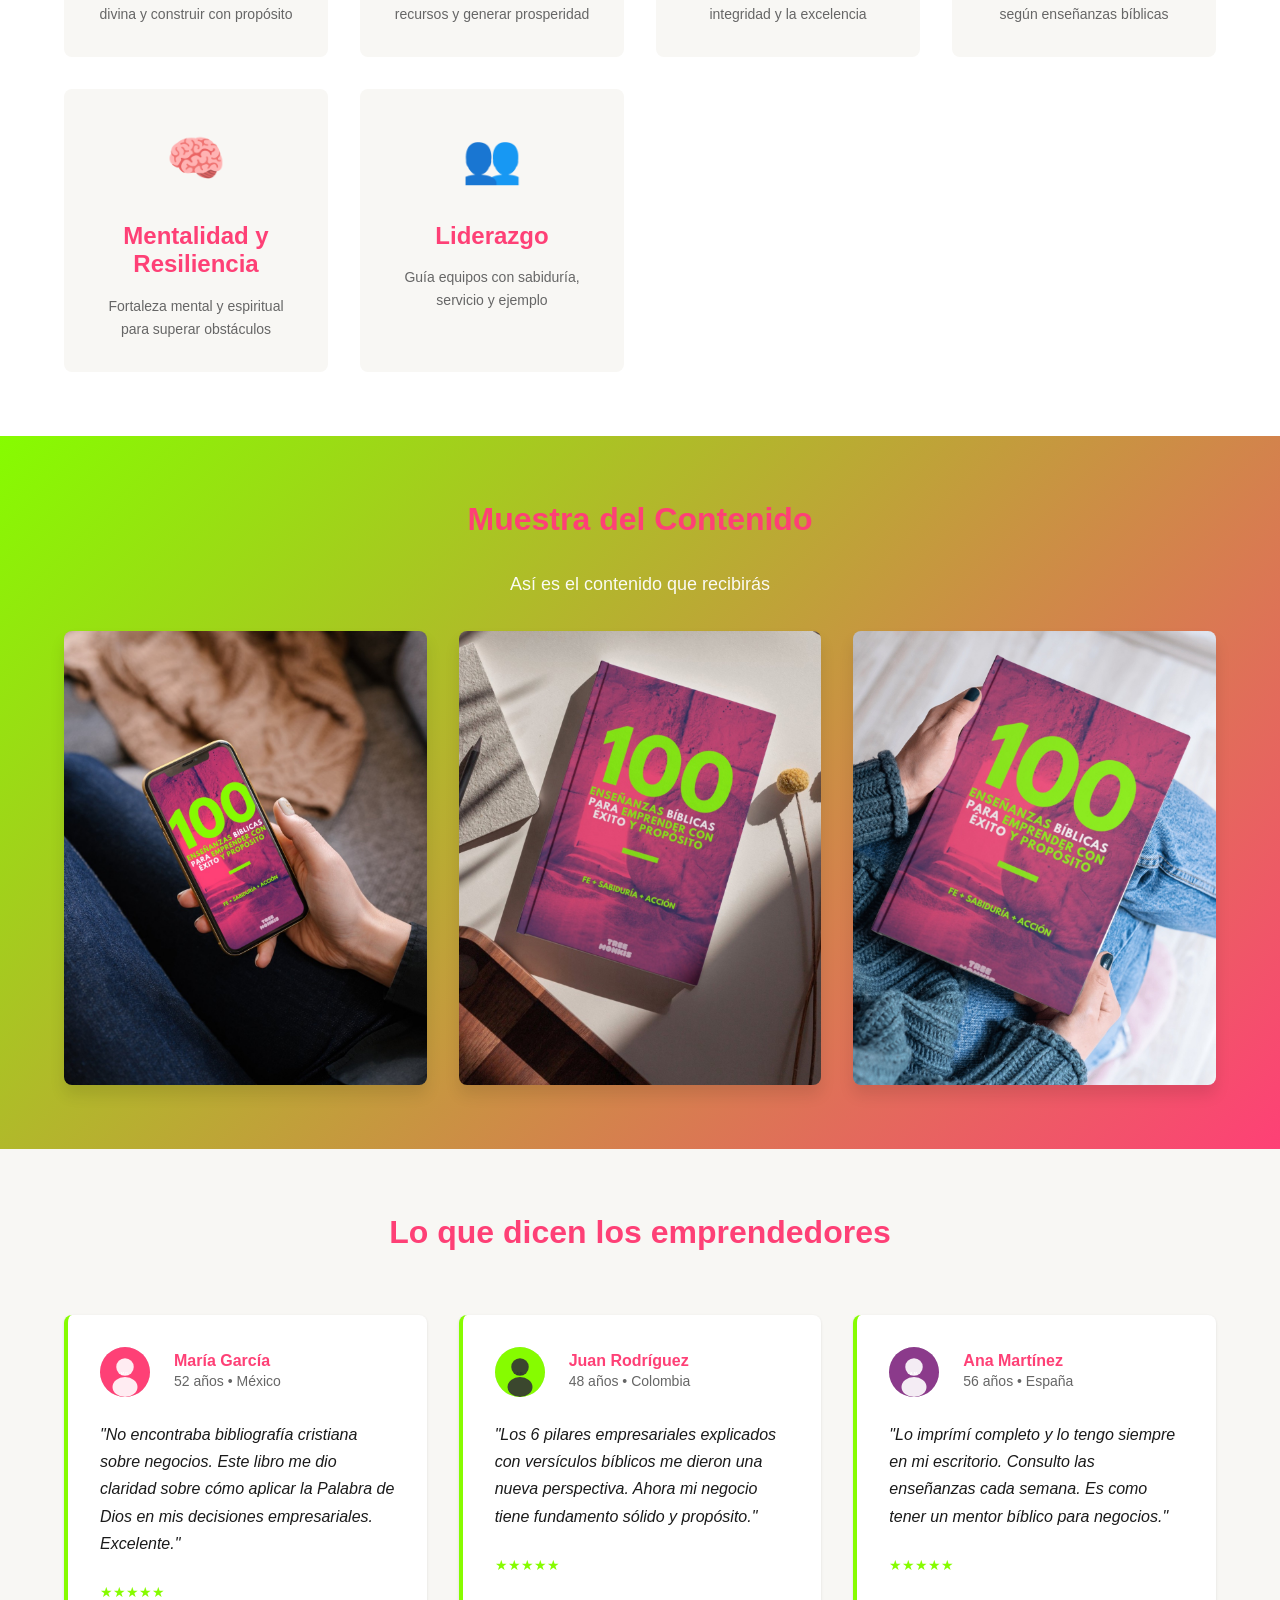
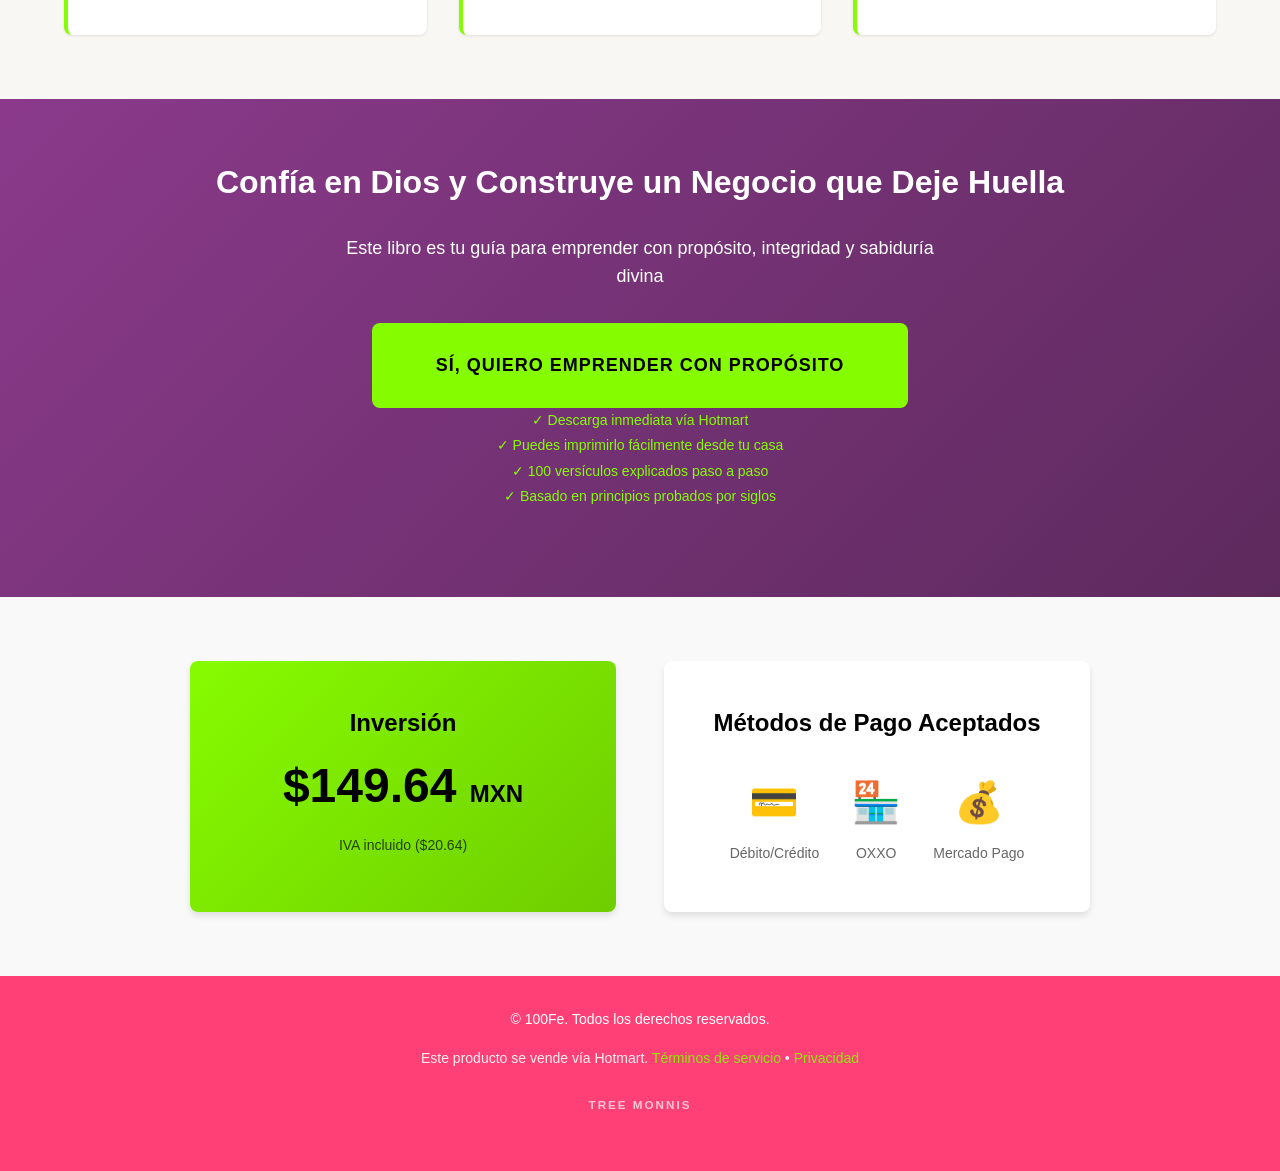
==== commit 1d2637a6: "feat(hero): hacer imagen del ebook full-width sin márgenes - Mover imagen fuera del container para f" ====
--- a/index.html
+++ b/index.html
@@ -68,9 +68,9 @@
 <body>
     <!-- Hero Section -->
     <section class="hero">
+        <img src="assets/images/ebook-table.jpg" alt="100 Enseñanzas Bíblicas para Emprender" class="hero__ebook">
         <div class="container">
             <div class="hero__content">
-                <img src="assets/images/ebook-table.jpg" alt="100 Enseñanzas Bíblicas para Emprender" class="hero__ebook">
                 <div class="hero__text">
                     <h1 class="hero__headline">
                         100 Enseñanzas Bíblicas<br>
--- a/styles/styles.css
+++ b/styles/styles.css
@@ -107,7 +107,7 @@
 
 .hero {
     background: linear-gradient(135deg, #f9f9f9 0%, #ffffff 50%, #f0fff4 100%);
-    padding: var(--spacing-2xl) 0;
+    padding: 0;
     text-align: center;
     position: relative;
     overflow: hidden;
@@ -140,31 +140,34 @@
 .hero__content {
     max-width: 900px;
     margin: 0 auto;
-    padding: 0 var(--spacing-md);
+    padding: var(--spacing-xl) var(--spacing-md) var(--spacing-lg);
     display: flex;
     flex-direction: column;
     align-items: center;
-    gap: var(--spacing-xl);
+    gap: var(--spacing-lg);
     position: relative;
     z-index: 1;
 }
 
 .hero__ebook {
-    max-width: 450px;
+    max-width: 100%;
     width: 100%;
     height: auto;
-    border-radius: var(--border-radius);
-    box-shadow: 0 20px 60px rgba(0, 0, 0, 0.25);
+    border-radius: 0;
+    box-shadow: none;
     transition: var(--transition);
+    margin: 0;
+    display: block;
 }
 
 .hero__ebook:hover {
-    transform: translateY(-10px) scale(1.02);
-    box-shadow: 0 25px 70px rgba(0, 0, 0, 0.35);
+    transform: none;
+    box-shadow: none;
 }
 
 .hero__text {
     max-width: 700px;
+    padding: 0 var(--spacing-md);
 }
 
 .hero__headline {
@@ -215,6 +218,8 @@
     font-size: var(--font-size-small);
     opacity: 0.8;
     color: var(--color-text);
+    padding: 0;
+    margin: 0;
 }
 
 /* ================================================================
@@ -620,11 +625,11 @@
     }
     
     .hero {
-        padding: var(--spacing-lg) 0;
-    }
-    
-    .hero__ebook {
-        max-width: 350px;
+        padding: 0;
+    }
+    
+    .hero__content {
+        padding: var(--spacing-lg) var(--spacing-md);
     }
     
     .hero__headline {
@@ -678,10 +683,6 @@
         padding: 0 var(--spacing-sm);
     }
     
-    .hero__ebook {
-        max-width: 350px;
-    }
-    
     .hero__headline {
         font-size: 1.75rem;
     }
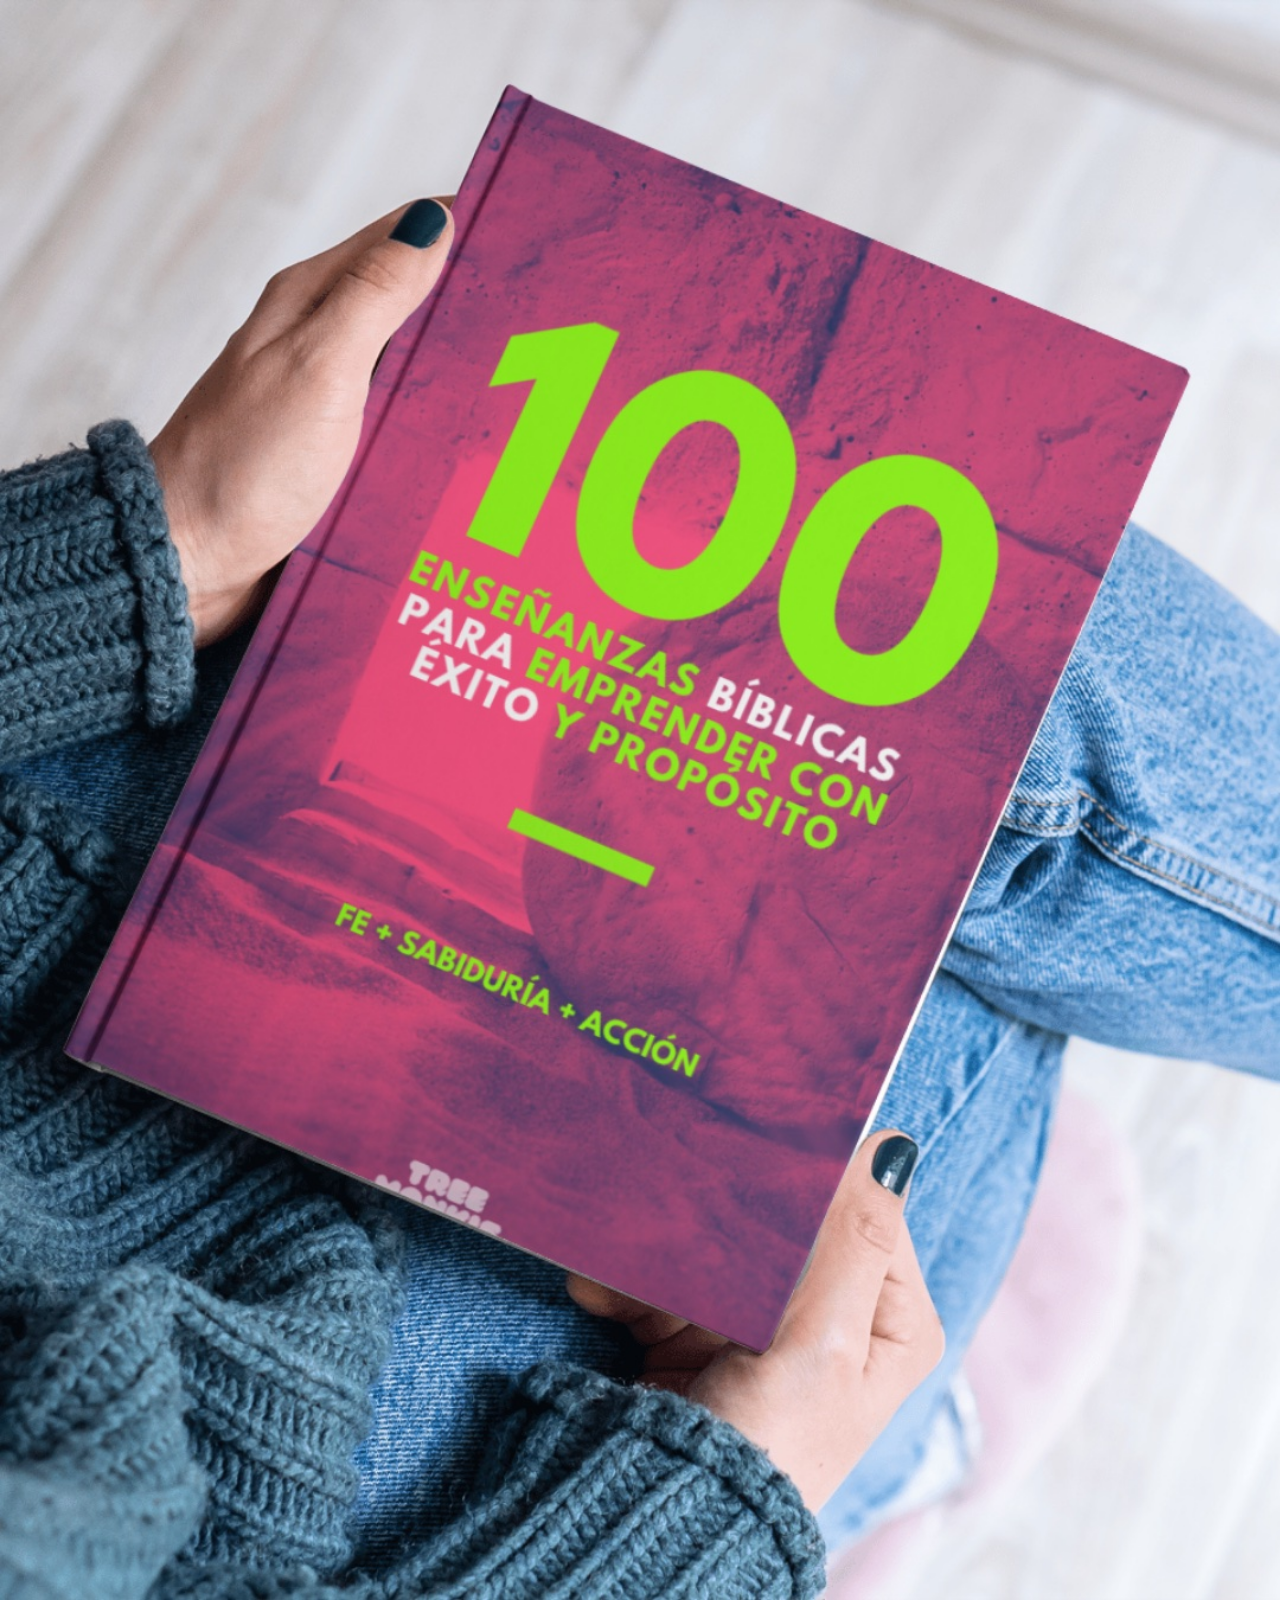
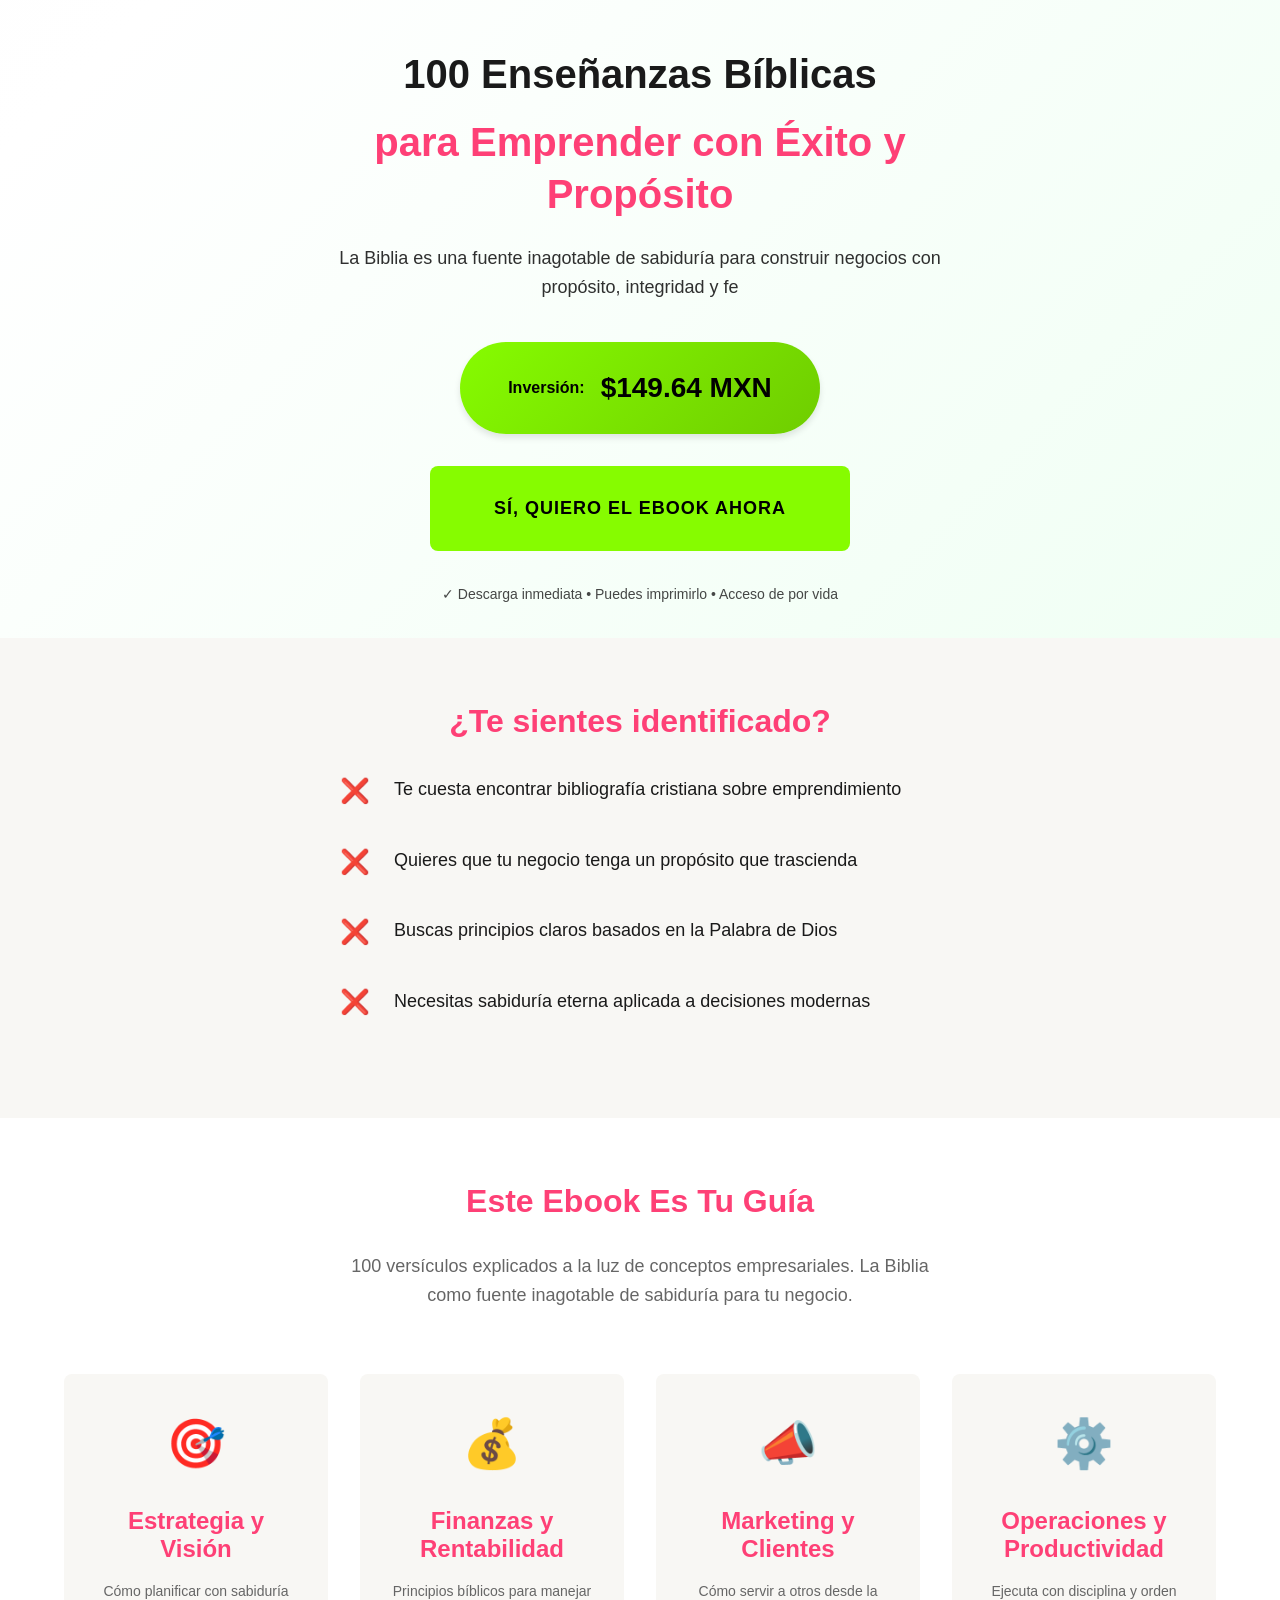
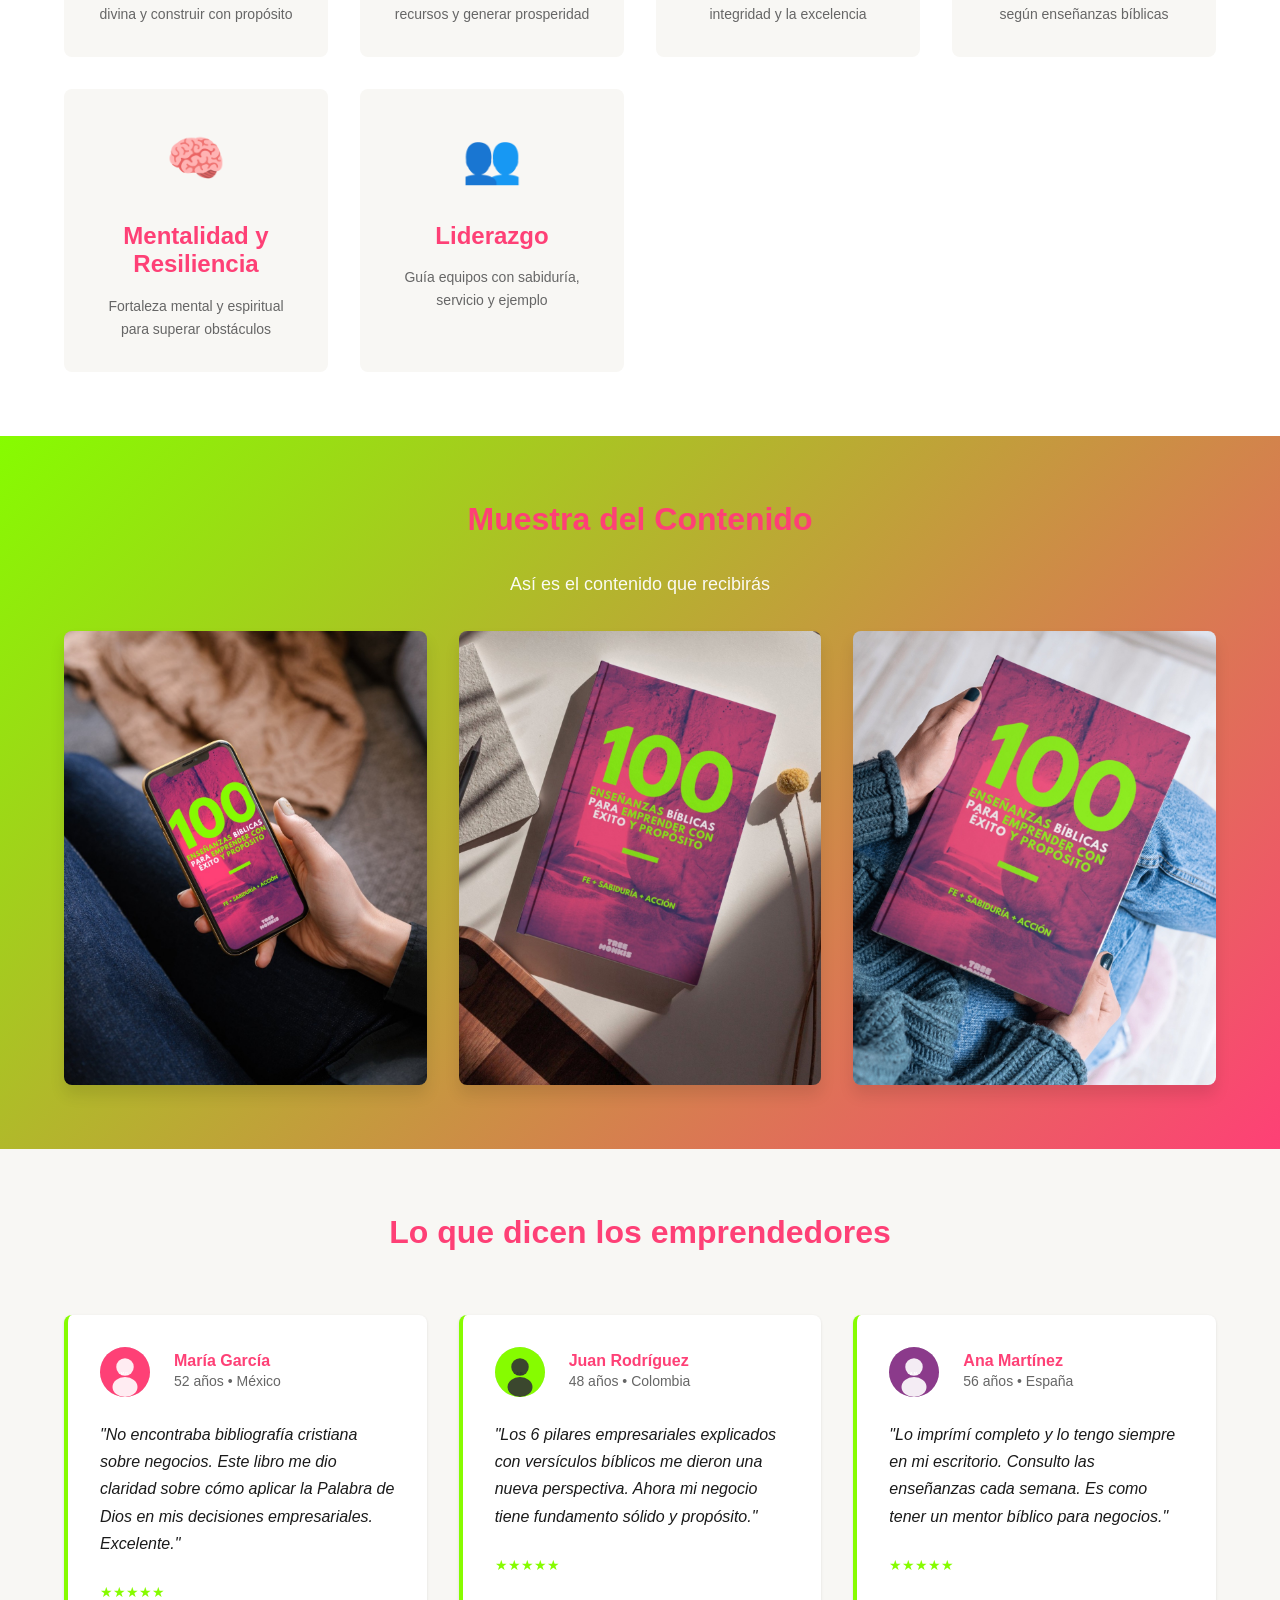
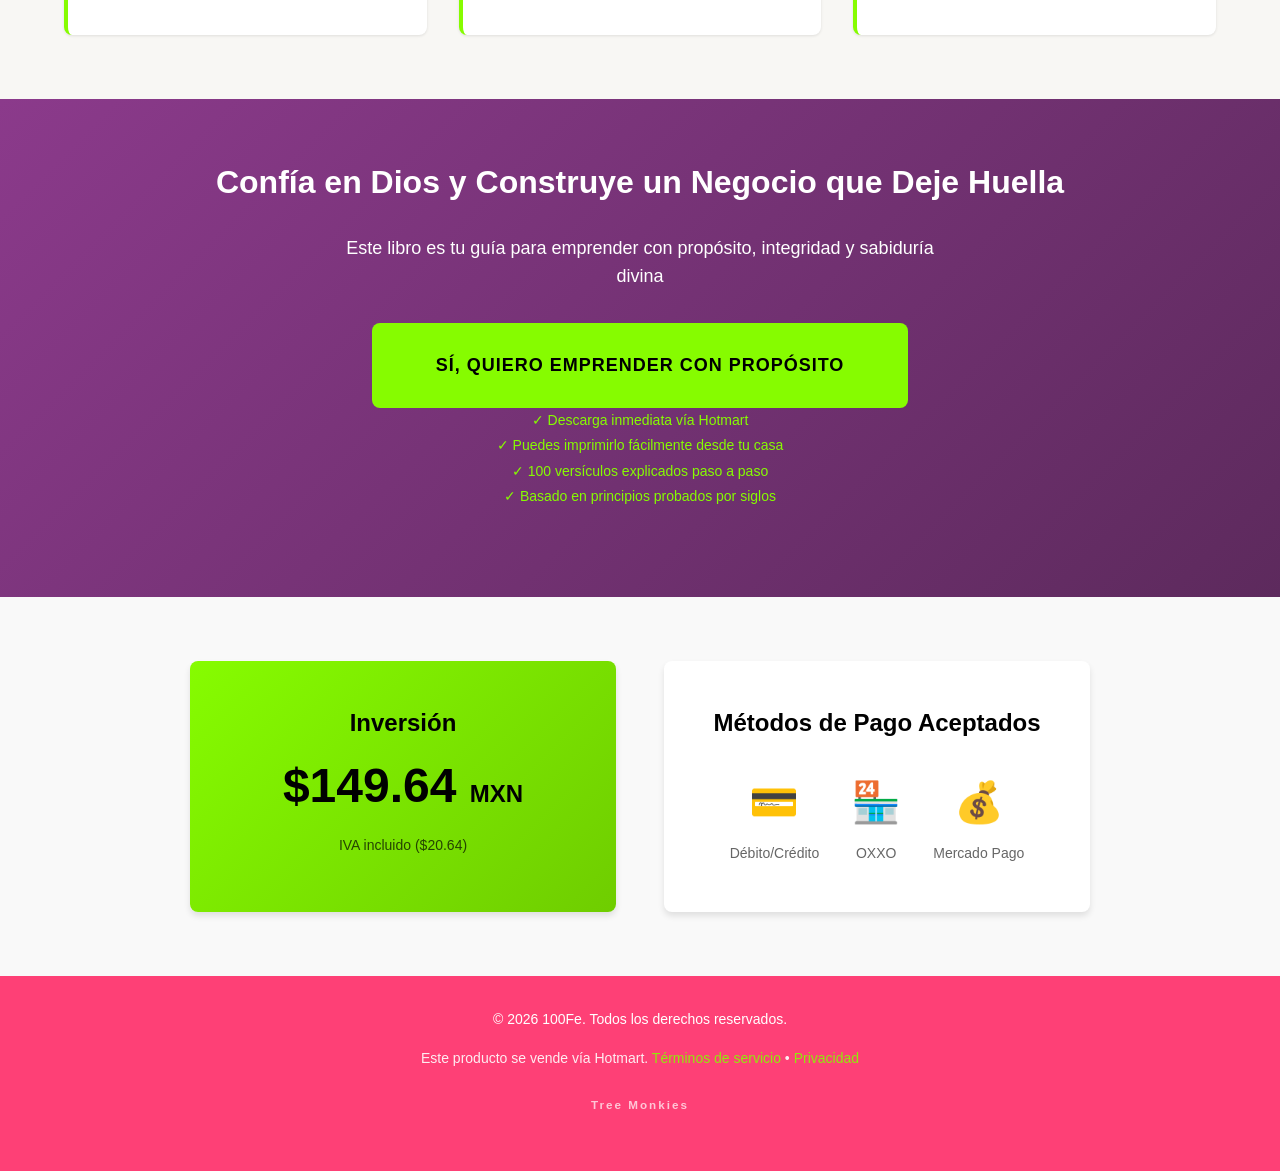
==== commit 3a4db6c1: "fix(crítico): corregir error JS que rompía todos los botones - Eliminar llave extra en handleCtaClic" ====
--- a/index.html
+++ b/index.html
@@ -310,7 +310,7 @@
                 <a href="#" class="footer__link">Privacidad</a>
             </p>
             <p class="footer__brand">
-                <small>TREE MONNIS</small>
+                <small>Tree Monkies</small>
             </p>
         </div>
     </footer>
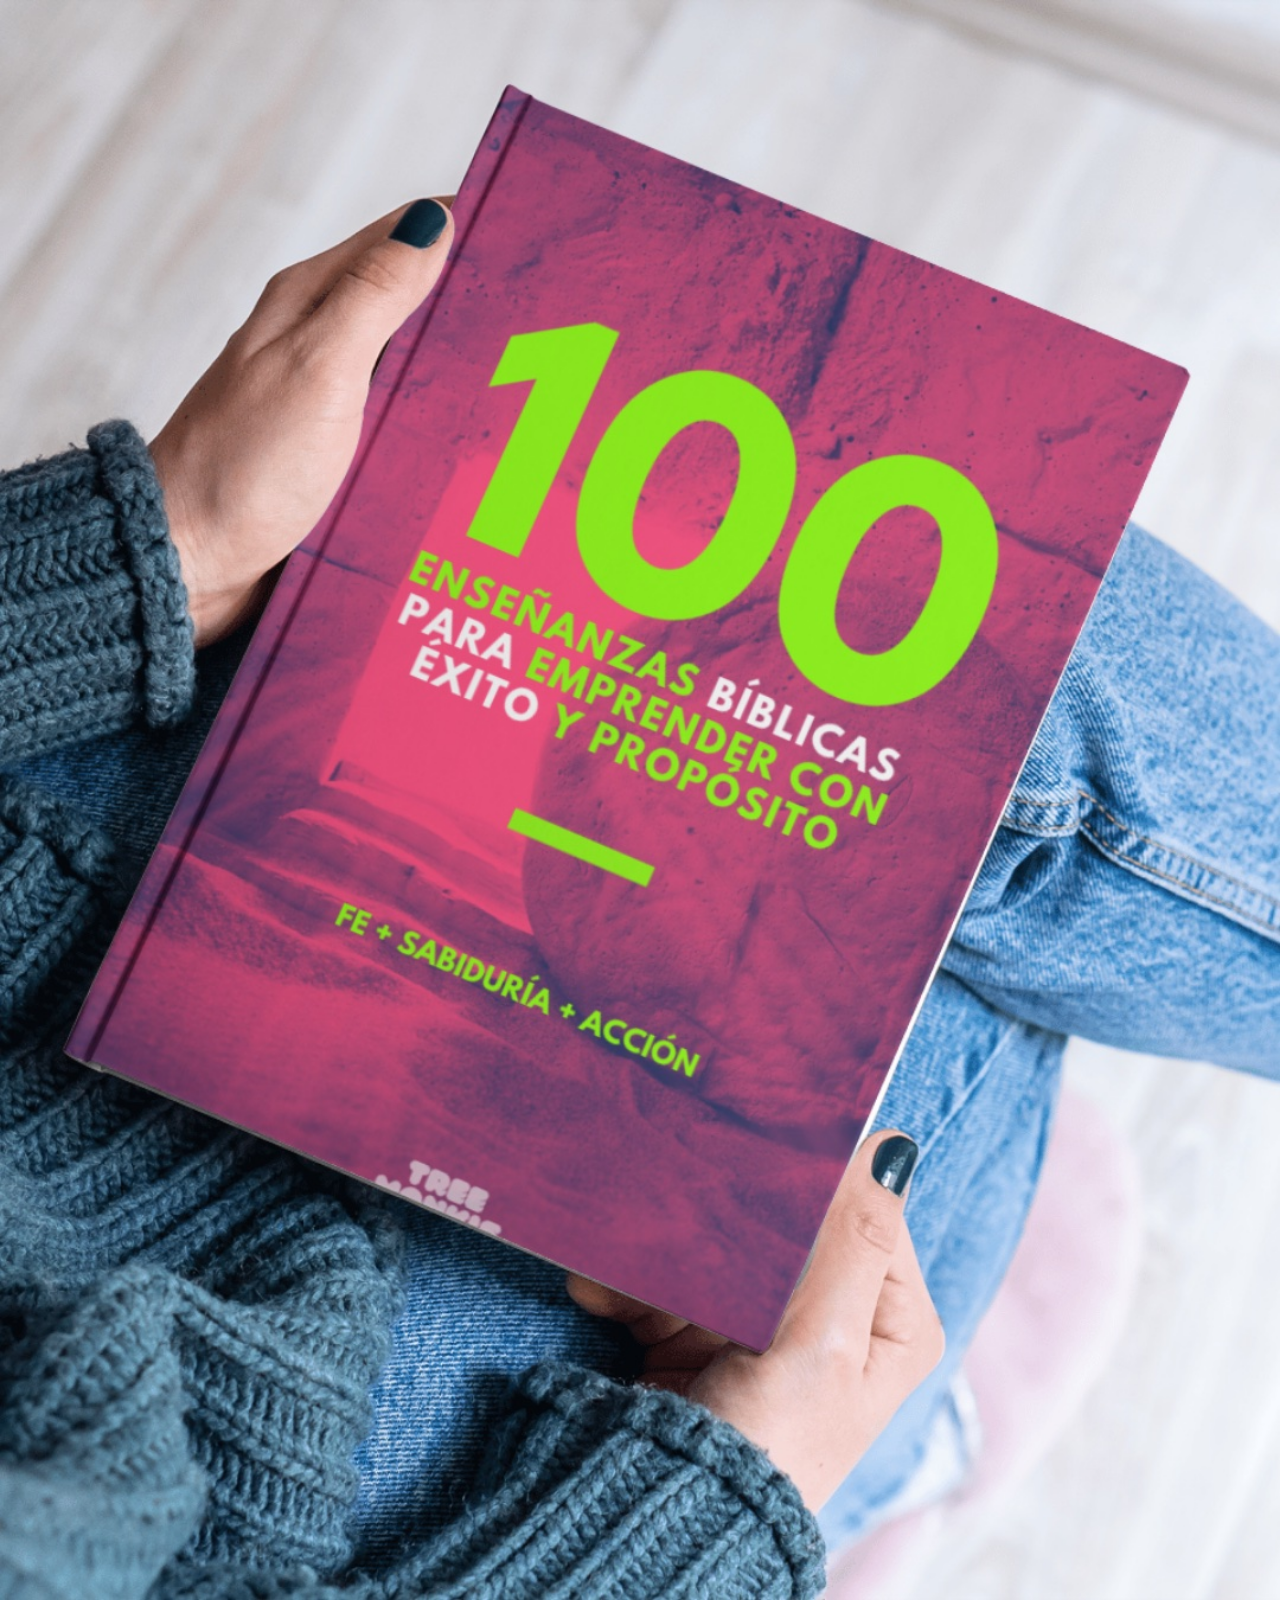
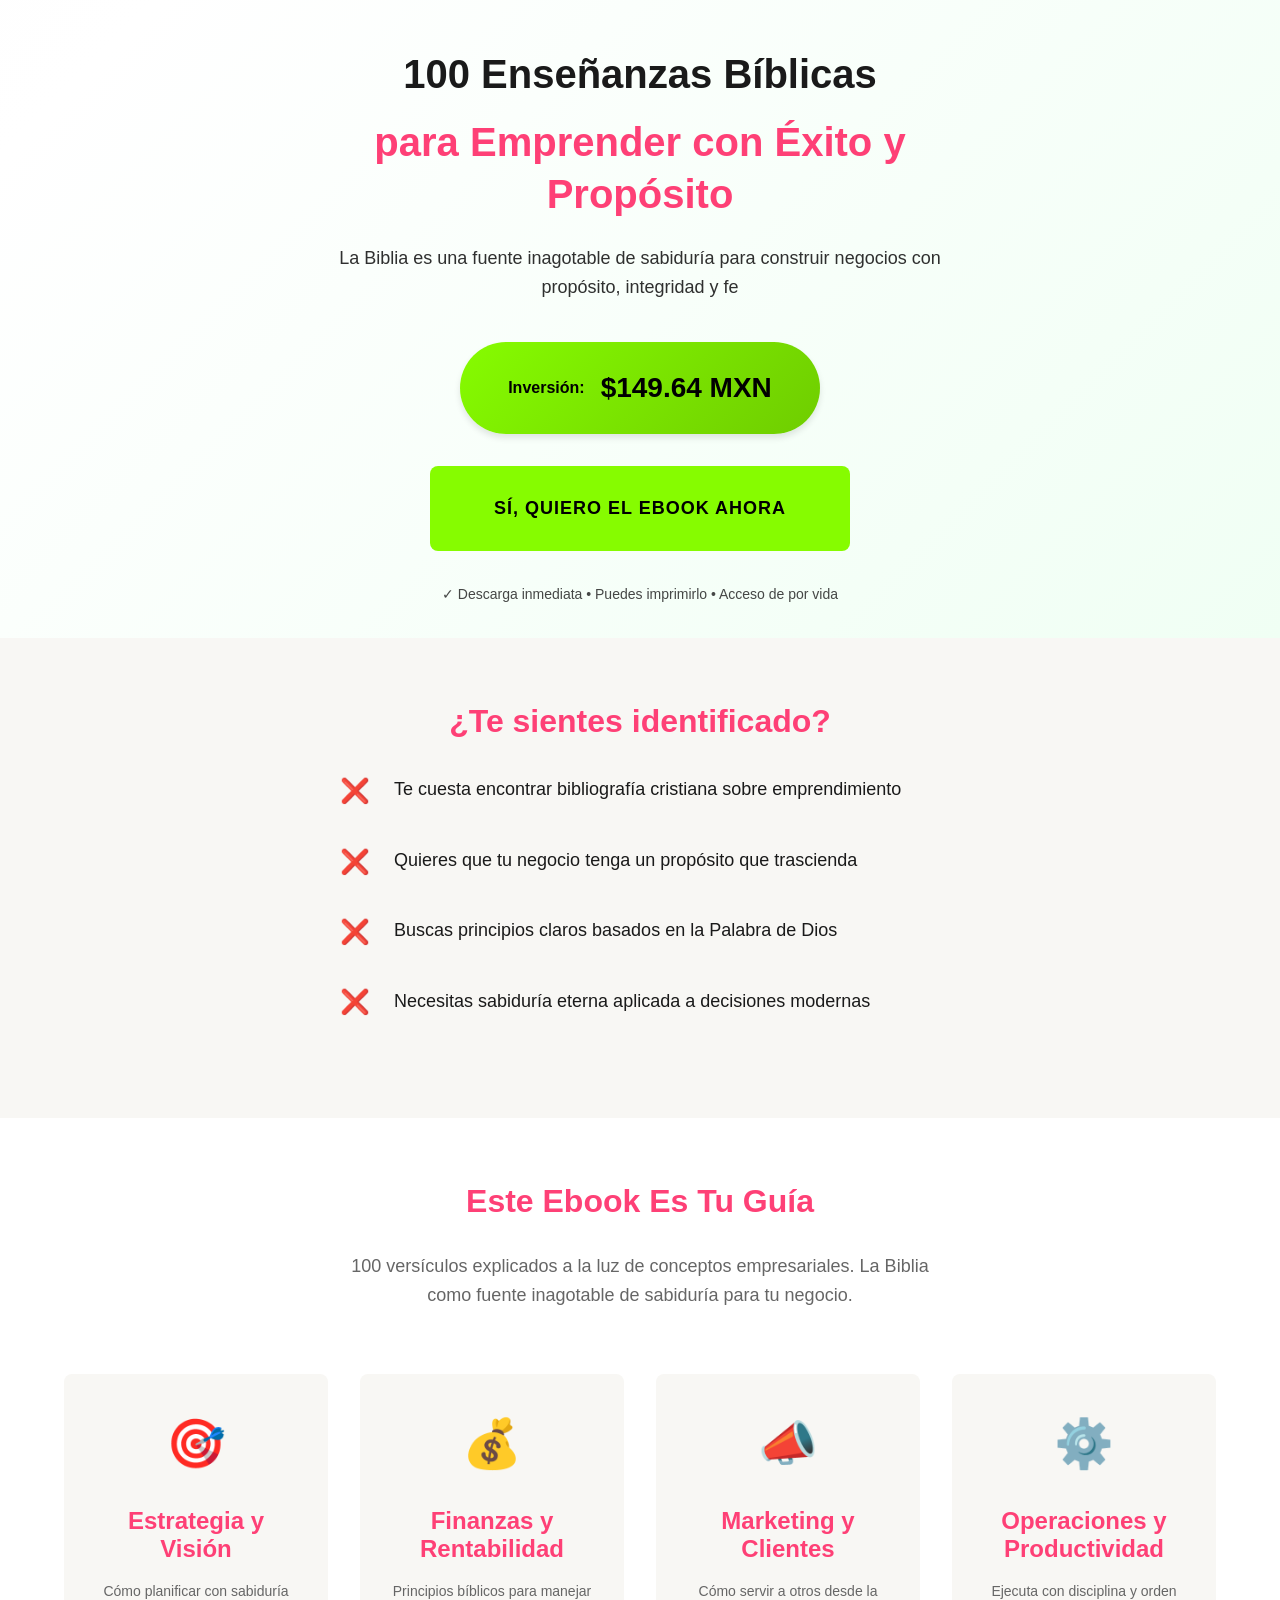
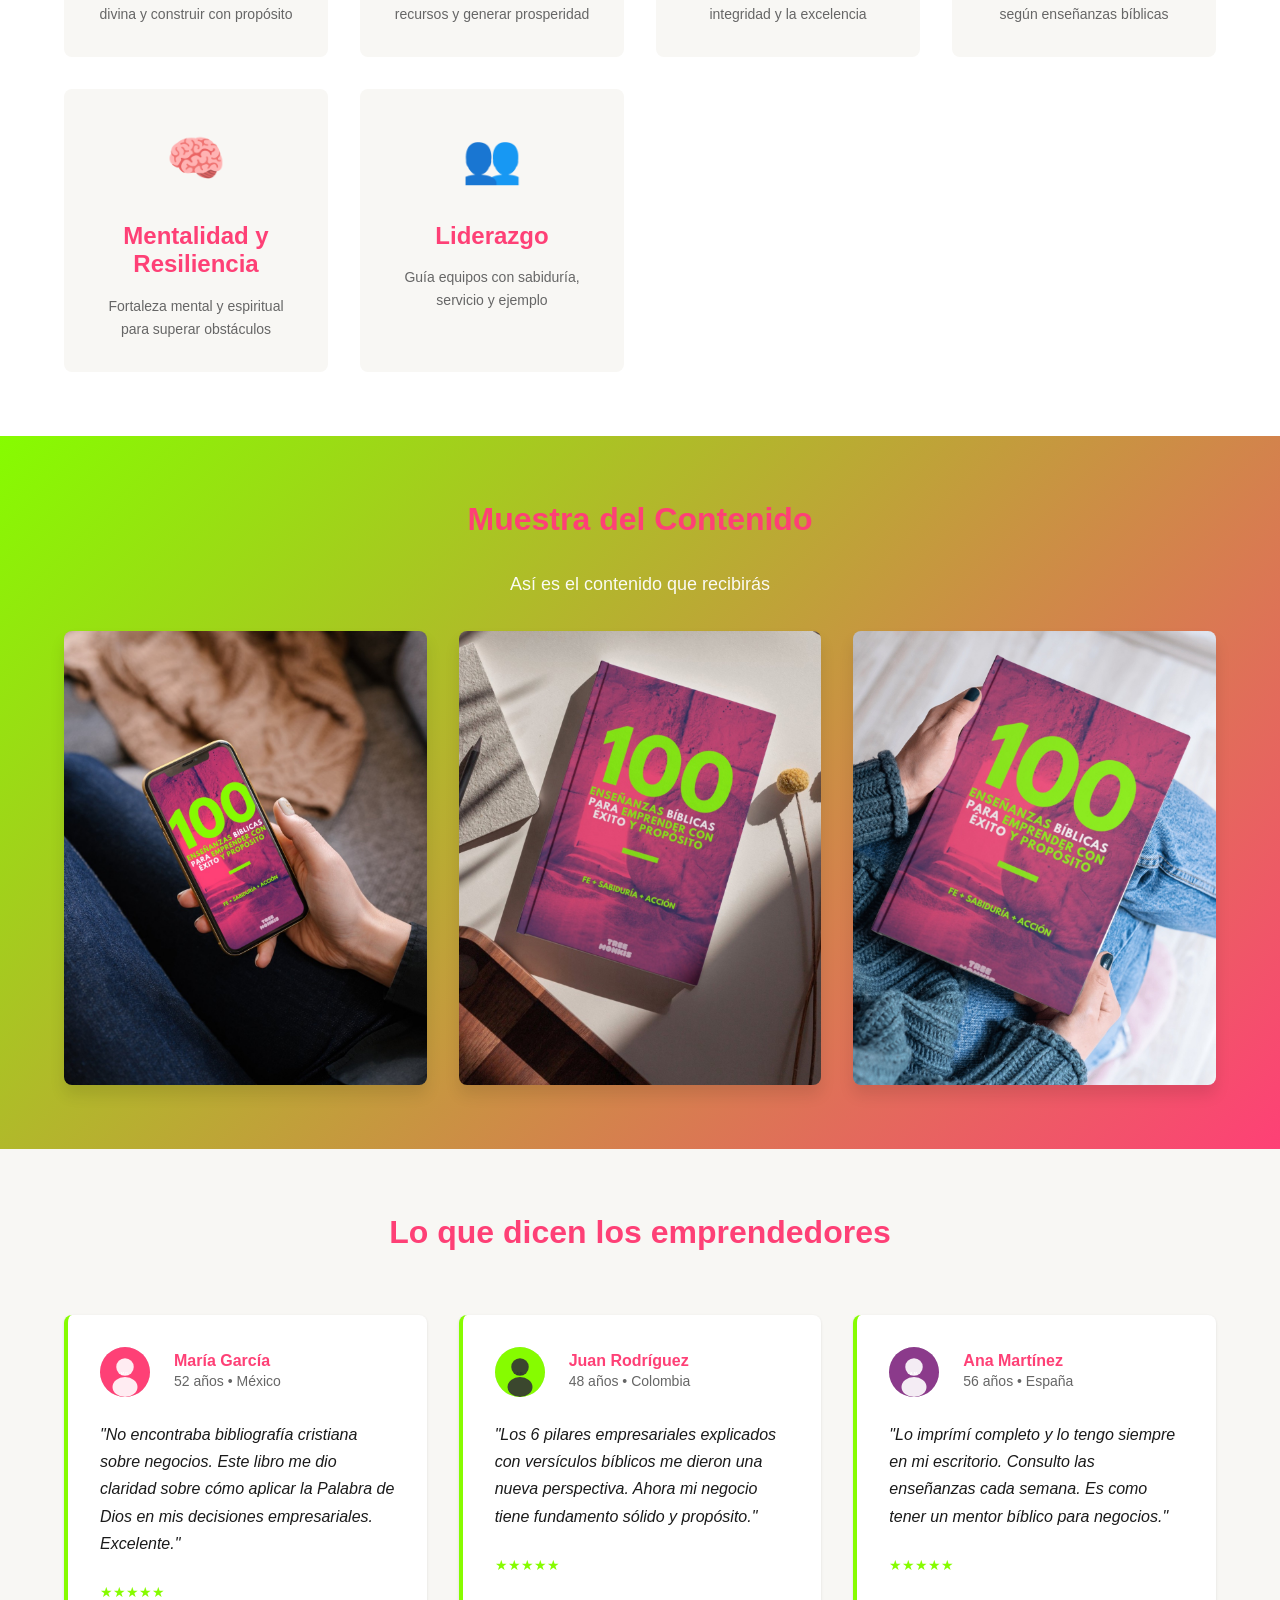
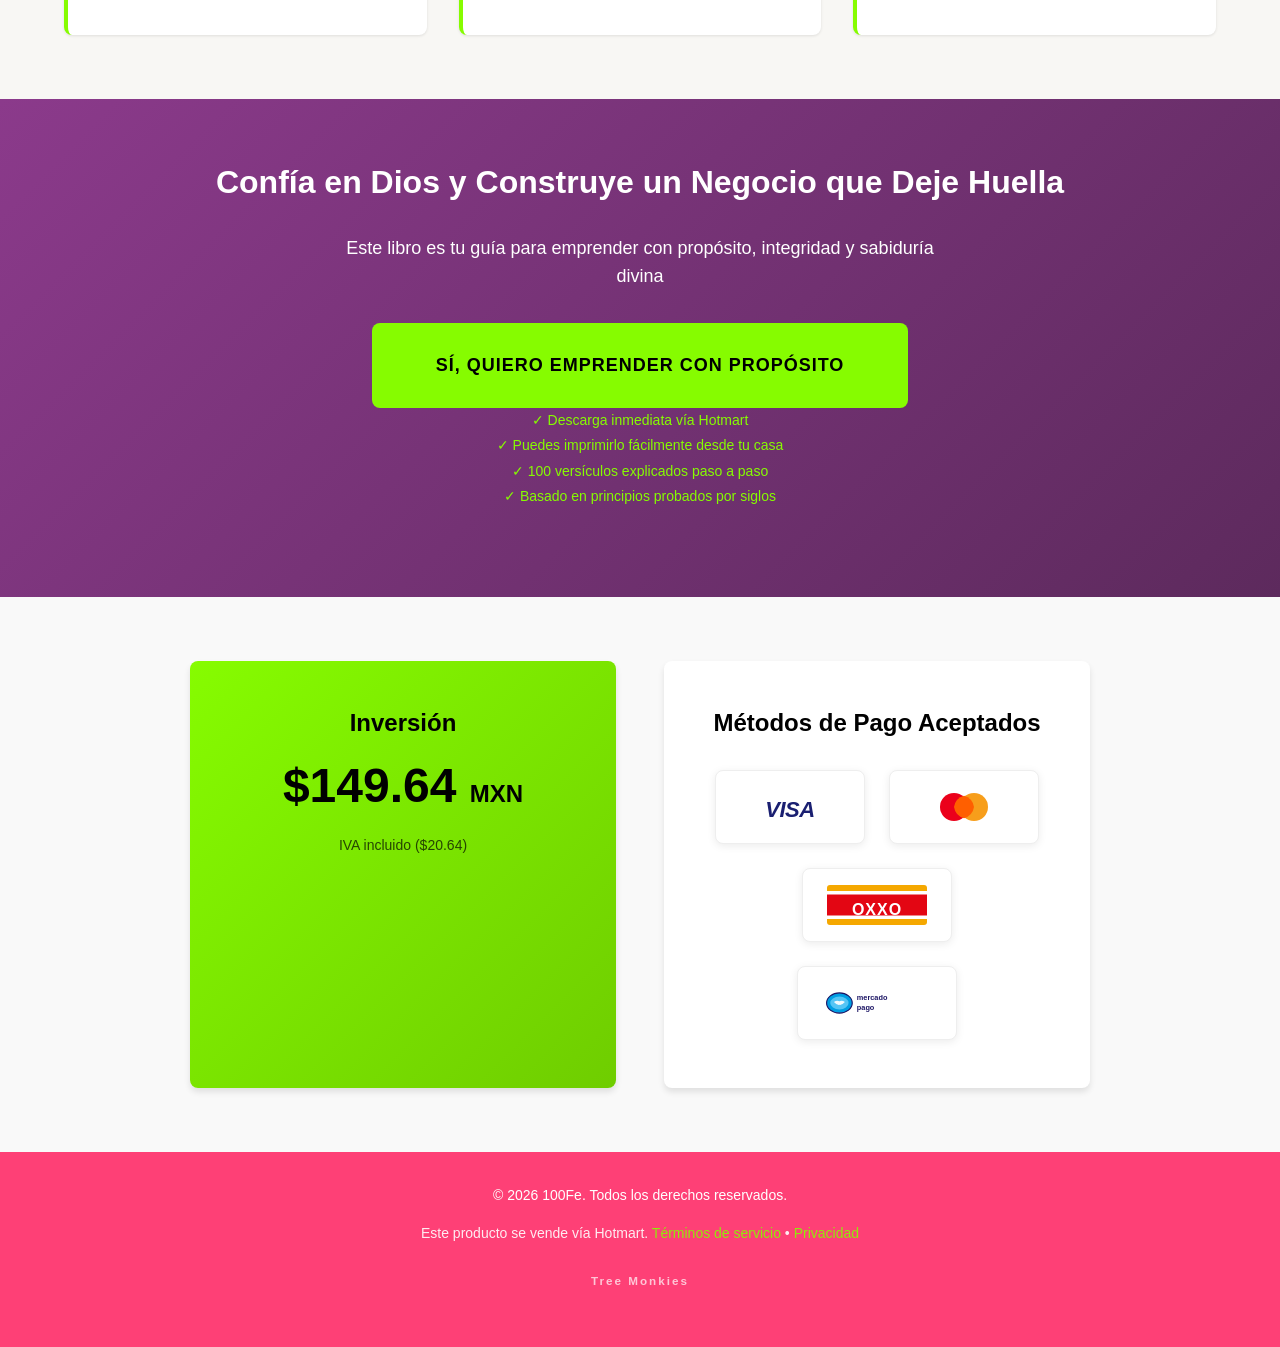
==== commit 3272f32d: "feat(pricing): agregar logos reales de métodos de pago - Crear SVGs para Visa, Mastercard, OXXO y Me" ====
--- a/index.html
+++ b/index.html
@@ -281,16 +281,16 @@
                     <h3 class="pricing__title">Métodos de Pago Aceptados</h3>
                     <div class="pricing__methods">
                         <div class="payment-method">
-                            <span class="payment-method__icon">💳</span>
-                            <p class="payment-method__label">Débito/Crédito</p>
+                            <img src="assets/images/logos/visa.svg" alt="Visa" class="payment-method__logo">
                         </div>
                         <div class="payment-method">
-                            <span class="payment-method__icon">🏪</span>
-                            <p class="payment-method__label">OXXO</p>
+                            <img src="assets/images/logos/mastercard.svg" alt="Mastercard" class="payment-method__logo">
                         </div>
                         <div class="payment-method">
-                            <span class="payment-method__icon">💰</span>
-                            <p class="payment-method__label">Mercado Pago</p>
+                            <img src="assets/images/logos/oxxo.svg" alt="OXXO" class="payment-method__logo">
+                        </div>
+                        <div class="payment-method">
+                            <img src="assets/images/logos/mercadopago.svg" alt="Mercado Pago" class="payment-method__logo">
                         </div>
                     </div>
                 </div>
--- a/styles/styles.css
+++ b/styles/styles.css
@@ -557,24 +557,33 @@
 .pricing__methods {
     display: flex;
     justify-content: center;
-    gap: var(--spacing-lg);
+    flex-wrap: wrap;
+    gap: var(--spacing-md);
     margin-top: var(--spacing-lg);
 }
 
 .payment-method {
-    text-align: center;
-}
-
-.payment-method__icon {
-    font-size: 2.5rem;
+    display: flex;
+    align-items: center;
+    justify-content: center;
+    background: white;
+    border-radius: 8px;
+    padding: var(--spacing-sm) var(--spacing-md);
+    box-shadow: 0 2px 8px rgba(0,0,0,0.08);
+    border: 1px solid #eee;
+    transition: var(--transition);
+}
+
+.payment-method:hover {
+    box-shadow: 0 4px 16px rgba(0,0,0,0.14);
+    transform: translateY(-2px);
+}
+
+.payment-method__logo {
+    height: 40px;
+    width: auto;
+    max-width: 110px;
     display: block;
-    margin-bottom: var(--spacing-xs);
-}
-
-.payment-method__label {
-    font-size: var(--font-size-small);
-    color: var(--color-text-light);
-    margin: 0;
 }
 
 /* ================================================================
@@ -667,8 +676,10 @@
     }
     
     .pricing__methods {
-        flex-direction: column;
-        gap: var(--spacing-md);
+        flex-direction: row;
+        flex-wrap: wrap;
+        justify-content: center;
+        gap: var(--spacing-sm);
     }
 }
 
@@ -708,8 +719,8 @@
         font-size: 2rem;
     }
     
-    .payment-method__icon {
-        font-size: 2rem;
+    .payment-method__logo {
+        height: 32px;
     }
 }
 
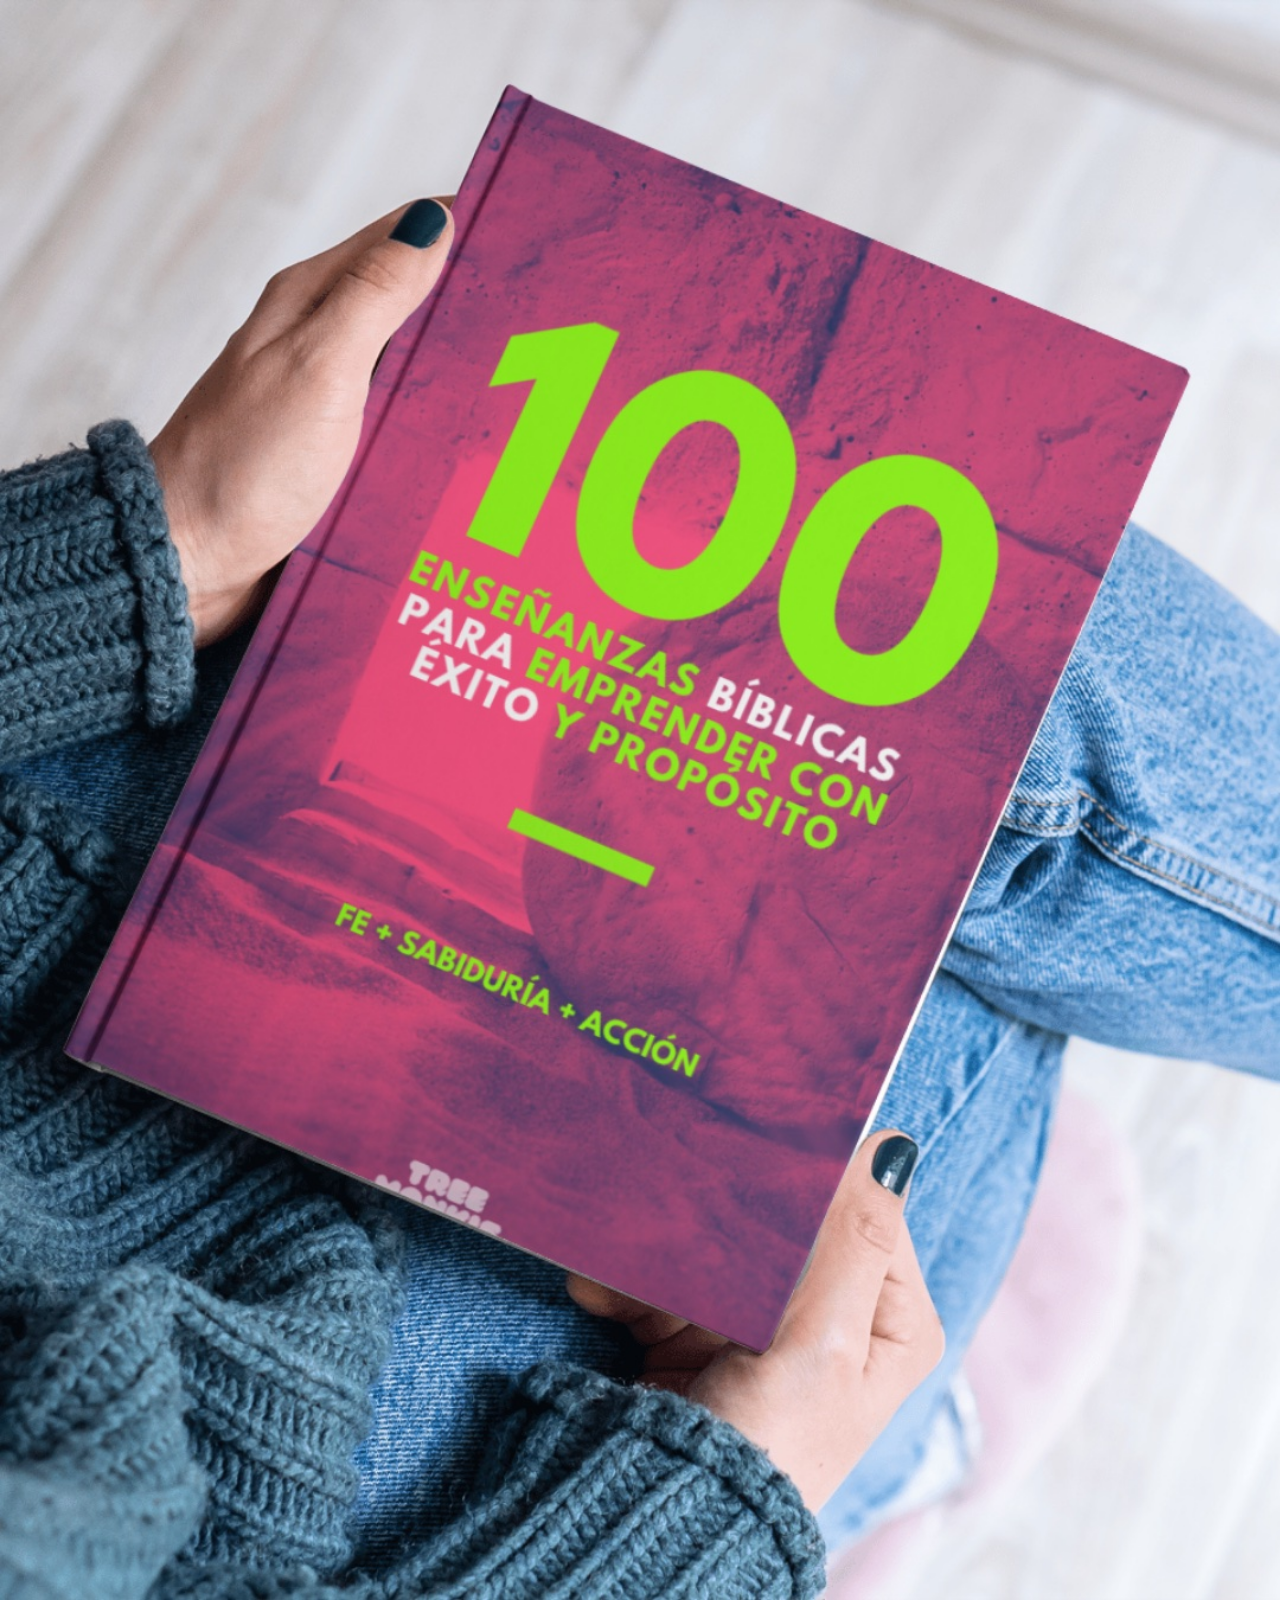
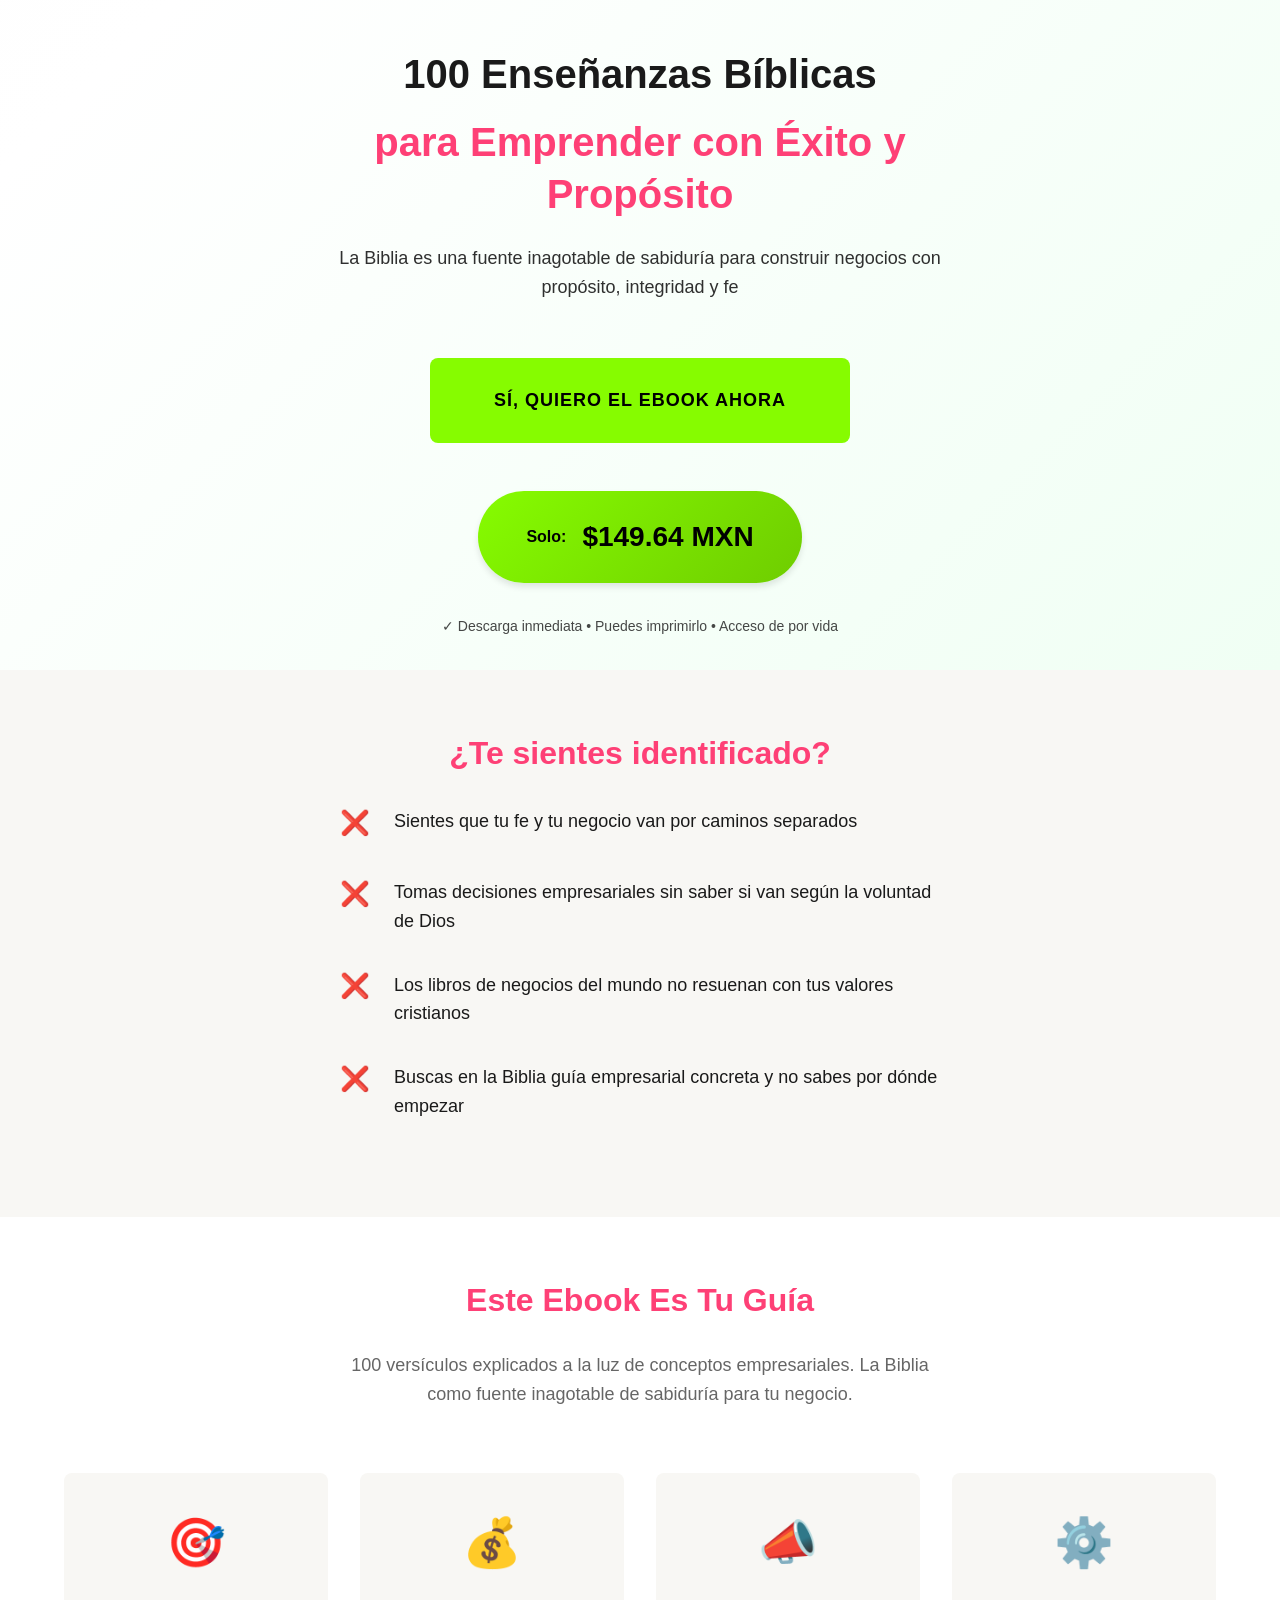
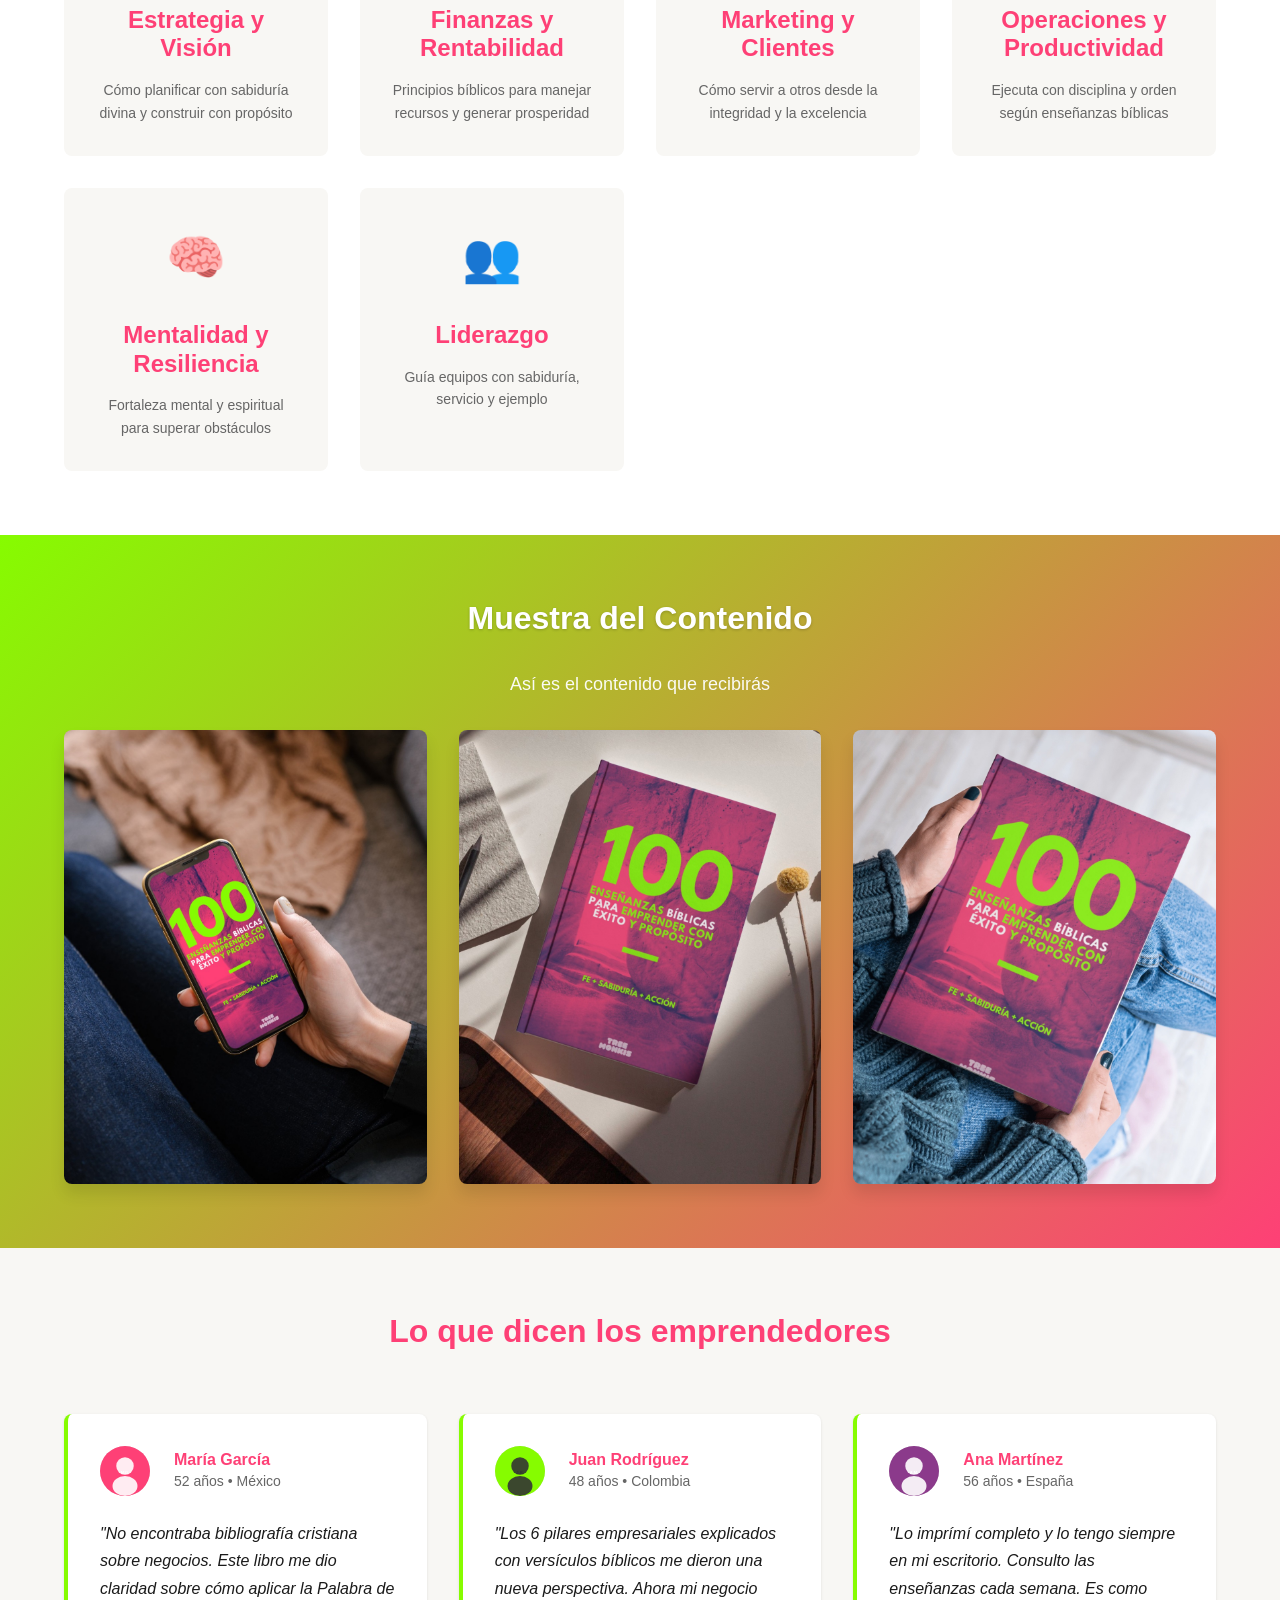
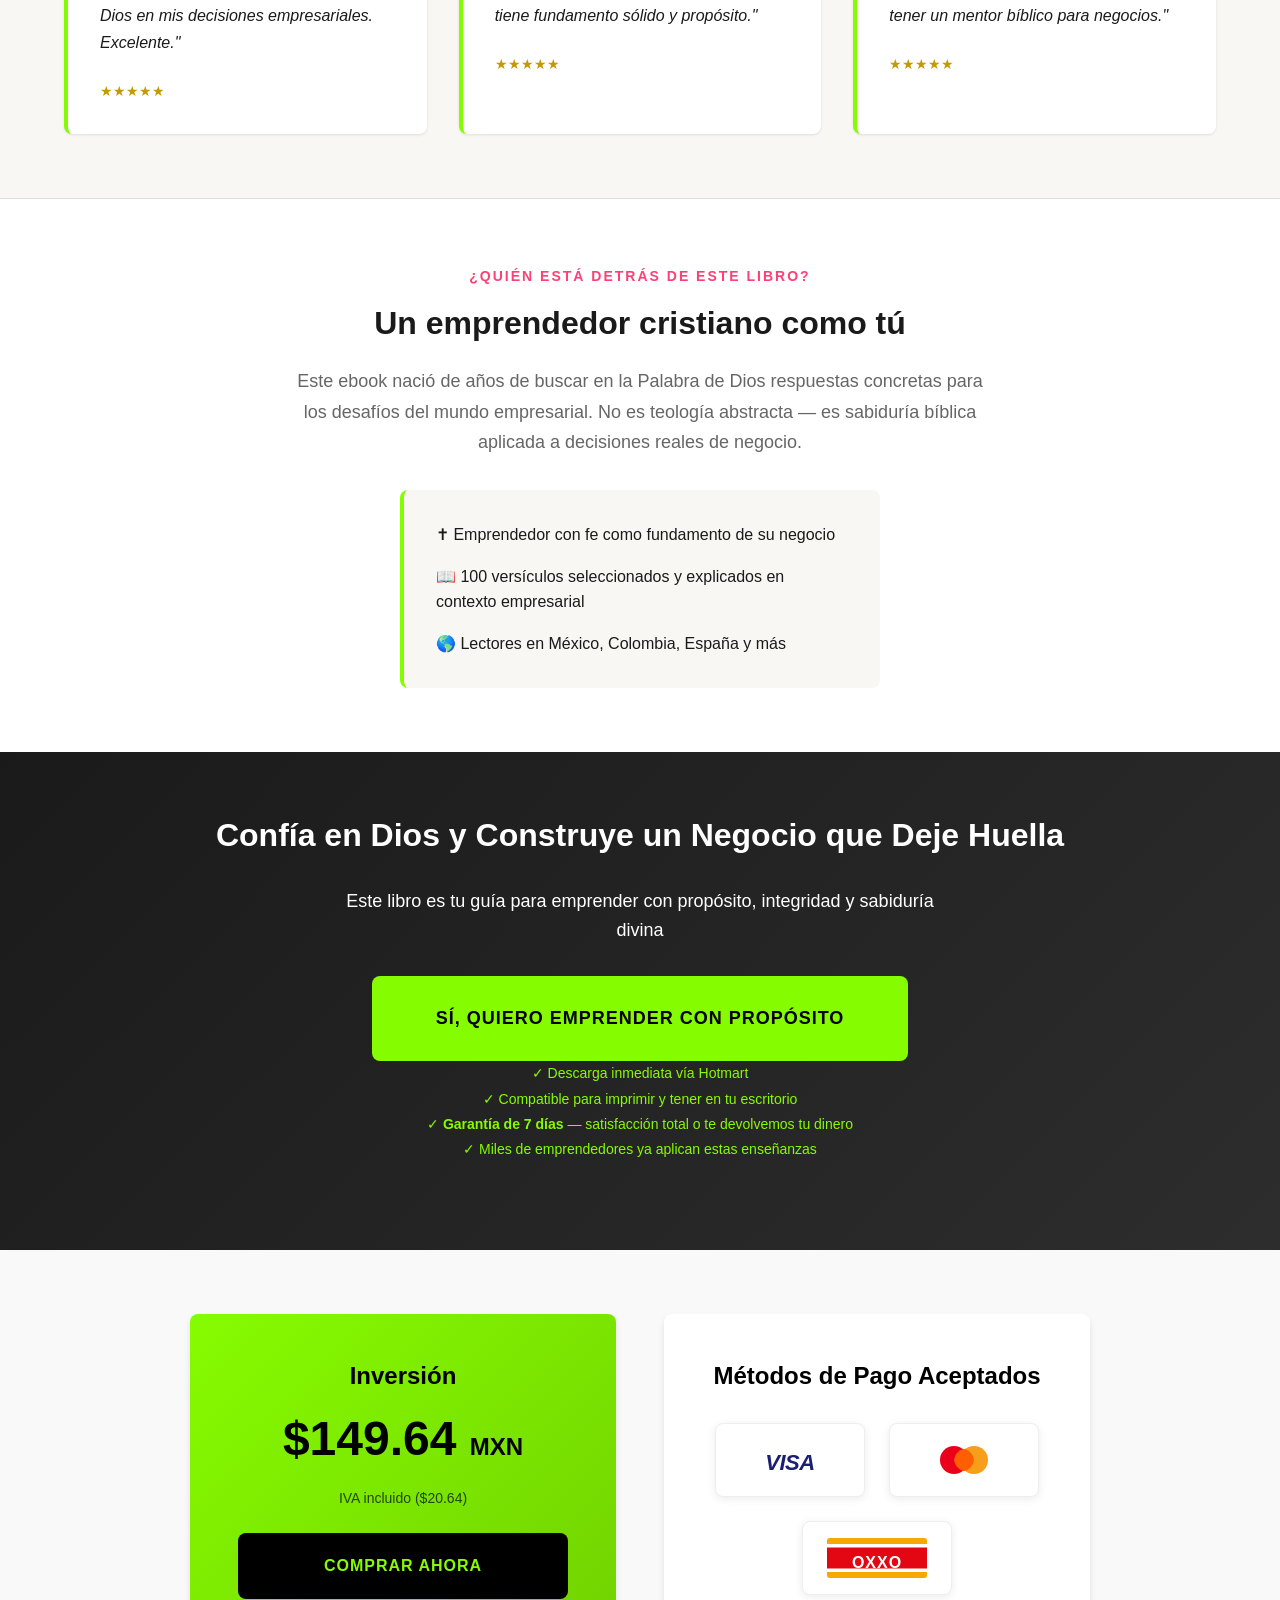
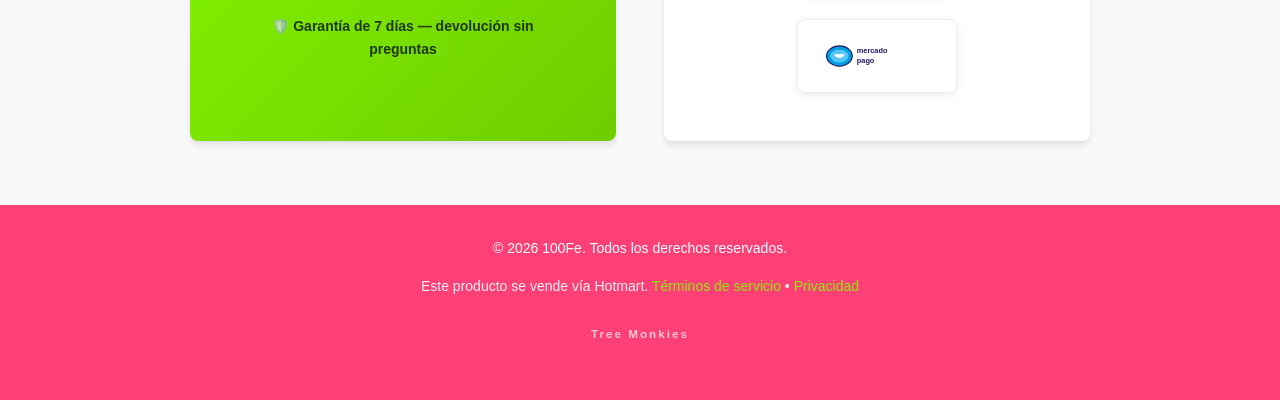
==== commit b586b05f: "fix(ux-audit): 18 correcciones UX/UI - favicon, og:image, colores on-brand, copy problema, seccion a" ====
--- a/index.html
+++ b/index.html
@@ -10,7 +10,7 @@
     <meta property="og:title" content="100 Enseñanzas Bíblicas para Emprender">
     <meta property="og:description" content="Propósito cristiano + Negocios rentables. Ebook diseñado para emprendedores de fe.">
     <meta property="og:type" content="website">
-    <meta property="og:image" content="assets/images/og-image.jpg">
+    <meta property="og:image" content="https://100fe-landing.vercel.app/assets/images/ebook-table.jpg">
     
     <!-- Twitter Card -->
     <meta name="twitter:card" content="summary_large_image">
@@ -20,7 +20,7 @@
     <title>100 Enseñanzas Bíblicas para Emprender con Éxito y Propósito</title>
     
     <link rel="stylesheet" href="styles/styles.css">
-    <link rel="preload" href="assets/fonts/" as="font" type="font/woff2" crossorigin>
+    <link rel="icon" href="data:image/svg+xml,<svg xmlns='http://www.w3.org/2000/svg' viewBox='0 0 100 100'><text y='.9em' font-size='90'>✝</text></svg>">
     
     <!-- Meta Pixel Code -->
     <script>
@@ -49,21 +49,7 @@
     </script>
     <!-- End Google Analytics 4 -->
     
-    <!-- Hotmart Widget Script -->
-    <script type="text/javascript">
-        function importHotmart(){ 
-            var imported = document.createElement('script'); 
-            imported.src = 'https://static.hotmart.com/checkout/widget.min.js'; 
-            document.head.appendChild(imported); 
-            var link = document.createElement('link'); 
-            link.rel = 'stylesheet'; 
-            link.type = 'text/css'; 
-            link.href = 'https://static.hotmart.com/css/hotmart-fb.min.css'; 
-            document.head.appendChild(link);
-        } 
-        importHotmart(); 
-    </script>
-    <!-- End Hotmart Widget Script -->
+
 </head>
 <body>
     <!-- Hero Section -->
@@ -79,14 +65,14 @@
                     <p class="hero__subheadline">
                         La Biblia es una fuente inagotable de sabiduría para construir negocios con propósito, integridad y fe
                     </p>
-                    <div class="hero__price-badge">
-                        <span class="hero__price-label">Inversión:</span>
-                        <span class="hero__price-amount">$149.64 MXN</span>
-                    </div>
                 </div>
                 <button class="cta-button cta-button--primary cta-button--large" id="cta-hero">
                     SÍ, QUIERO EL EBOOK AHORA
                 </button>
+                <div class="hero__price-badge">
+                    <span class="hero__price-label">Solo:</span>
+                    <span class="hero__price-amount">$149.64 MXN</span>
+                </div>
                 <p class="hero__trust">✓ Descarga inmediata • Puedes imprimirlo • Acceso de por vida</p>
             </div>
         </div>
@@ -99,19 +85,19 @@
             <ul class="problem__list">
                 <li class="problem__item">
                     <span class="problem__icon">❌</span>
-                    <p>Te cuesta encontrar bibliografía cristiana sobre emprendimiento</p>
+                    <p>Sientes que tu fe y tu negocio van por caminos separados</p>
                 </li>
                 <li class="problem__item">
                     <span class="problem__icon">❌</span>
-                    <p>Quieres que tu negocio tenga un propósito que trascienda</p>
+                    <p>Tomas decisiones empresariales sin saber si van según la voluntad de Dios</p>
                 </li>
                 <li class="problem__item">
                     <span class="problem__icon">❌</span>
-                    <p>Buscas principios claros basados en la Palabra de Dios</p>
+                    <p>Los libros de negocios del mundo no resuenan con tus valores cristianos</p>
                 </li>
                 <li class="problem__item">
                     <span class="problem__icon">❌</span>
-                    <p>Necesitas sabiduría eterna aplicada a decisiones modernas</p>
+                    <p>Buscas en la Biblia guía empresarial concreta y no sabes por dónde empezar</p>
                 </li>
             </ul>
         </div>
@@ -248,6 +234,28 @@
         </div>
     </section>
 
+    <!-- Autor / Credibilidad Section -->
+    <section class="author">
+        <div class="container">
+            <div class="author__content">
+                <div class="author__text">
+                    <span class="author__label">¿Quién está detrás de este libro?</span>
+                    <h2 class="author__name">Un emprendedor cristiano como tú</h2>
+                    <p class="author__bio">
+                        Este ebook nació de años de buscar en la Palabra de Dios respuestas concretas
+                        para los desafíos del mundo empresarial. No es teología abstracta —
+                        es sabiduría bíblica aplicada a decisiones reales de negocio.
+                    </p>
+                    <ul class="author__credentials">
+                        <li>✝ Emprendedor con fe como fundamento de su negocio</li>
+                        <li>📖 100 versículos seleccionados y explicados en contexto empresarial</li>
+                        <li>🌎 Lectores en México, Colombia, España y más</li>
+                    </ul>
+                </div>
+            </div>
+        </div>
+    </section>
+
     <!-- CTA Section -->
     <section class="cta-section">
         <div class="container">
@@ -261,9 +269,9 @@
             </button>
             <p class="section__trust">
                 ✓ Descarga inmediata vía Hotmart<br>
-                ✓ Puedes imprimirlo fácilmente desde tu casa<br>
-                ✓ 100 versículos explicados paso a paso<br>
-                ✓ Basado en principios probados por siglos
+                ✓ Compatible para imprimir y tener en tu escritorio<br>
+                ✓ <strong>Garantía de 7 días</strong> — satisfacción total o te devolvemos tu dinero<br>
+                ✓ Miles de emprendedores ya aplican estas enseñanzas
             </p>
         </div>
     </section>
@@ -276,6 +284,10 @@
                     <h3 class="pricing__title">Inversión</h3>
                     <p class="pricing__amount">$149.64 <span class="pricing__currency">MXN</span></p>
                     <p class="pricing__tax">IVA incluido ($20.64)</p>
+                    <button class="cta-button cta-button--dark pricing__cta" id="cta-pricing">
+                        COMPRAR AHORA
+                    </button>
+                    <p class="pricing__guarantee">🛡️ Garantía de 7 días — devolución sin preguntas</p>
                 </div>
                 <div class="pricing__payment">
                     <h3 class="pricing__title">Métodos de Pago Aceptados</h3>
@@ -315,6 +327,13 @@
         </div>
     </footer>
 
+    <!-- Sticky CTA (mobile) -->
+    <div class="sticky-cta" id="sticky-cta" aria-hidden="true">
+        <button class="cta-button cta-button--primary sticky-cta__button" id="cta-sticky">
+            COMPRAR AHORA — $149.64 MXN
+        </button>
+    </div>
+
     <script src="scripts/script.js"></script>
 </body>
 </html>
--- a/styles/styles.css
+++ b/styles/styles.css
@@ -256,6 +256,17 @@
     color: #000;
 }
 
+.cta-button--dark {
+    background-color: #000;
+    color: var(--color-primary);
+    margin-top: var(--spacing-md);
+}
+
+.cta-button--dark:hover {
+    background-color: #222;
+    color: var(--color-primary);
+}
+
 .cta-button--large {
     padding: var(--spacing-lg) var(--spacing-2xl);
     font-size: var(--font-size-large);
@@ -372,6 +383,11 @@
     background: linear-gradient(135deg, var(--color-primary) 0%, var(--color-secondary) 100%);
     padding: var(--spacing-2xl) 0;
     text-align: center;
+}
+
+.ebook-preview .section__title {
+    color: var(--color-white);
+    text-shadow: 0 1px 3px rgba(0,0,0,0.2);
 }
 
 .ebook-preview__subtitle {
@@ -471,7 +487,7 @@
 }
 
 .testimonial__rating {
-    color: var(--color-primary);
+    color: #c49a00;
     font-size: var(--font-size-small);
 }
 
@@ -480,7 +496,7 @@
    ================================================================ */
 
 .cta-section {
-    background: linear-gradient(135deg, #8B3A8B 0%, #5D2A5D 100%);
+    background: linear-gradient(135deg, #1a1a1a 0%, #2d2d2d 100%);
     color: var(--color-white);
     text-align: center;
 }
@@ -544,6 +560,20 @@
     font-size: var(--font-size-small);
     color: rgba(0, 0, 0, 0.7);
     margin: 0;
+}
+
+.pricing__cta {
+    width: 100%;
+    margin-top: var(--spacing-md);
+    padding: var(--spacing-md) var(--spacing-lg);
+}
+
+.pricing__guarantee {
+    font-size: var(--font-size-small);
+    color: rgba(0, 0, 0, 0.75);
+    margin-top: var(--spacing-sm);
+    margin-bottom: 0;
+    font-weight: 600;
 }
 
 .pricing__payment {
@@ -587,6 +617,106 @@
 }
 
 /* ================================================================
+   SECCIÓN AUTOR
+   ================================================================ */
+
+.author {
+    background-color: var(--color-white);
+    border-top: 1px solid var(--color-border);
+}
+
+.author__content {
+    max-width: 700px;
+    margin: 0 auto;
+    text-align: center;
+}
+
+.author__label {
+    display: inline-block;
+    font-size: var(--font-size-small);
+    font-weight: 700;
+    text-transform: uppercase;
+    letter-spacing: 2px;
+    color: var(--color-secondary);
+    margin-bottom: var(--spacing-sm);
+}
+
+.author__name {
+    font-size: var(--font-size-h2);
+    color: var(--color-text);
+    margin-bottom: var(--spacing-md);
+}
+
+.author__bio {
+    font-size: var(--font-size-large);
+    color: var(--color-text-light);
+    line-height: 1.7;
+    margin-bottom: var(--spacing-lg);
+}
+
+.author__credentials {
+    list-style: none;
+    display: flex;
+    flex-direction: column;
+    gap: var(--spacing-sm);
+    text-align: left;
+    max-width: 480px;
+    margin: 0 auto;
+    background: var(--color-background);
+    padding: var(--spacing-lg);
+    border-radius: var(--border-radius);
+    border-left: 4px solid var(--color-primary);
+}
+
+.author__credentials li {
+    font-size: var(--font-size-base);
+    color: var(--color-text);
+    font-weight: 500;
+}
+
+/* ================================================================
+   STICKY CTA (mobile)
+   ================================================================ */
+
+.sticky-cta {
+    position: fixed;
+    bottom: 0;
+    left: 0;
+    right: 0;
+    z-index: 1000;
+    padding: var(--spacing-sm) var(--spacing-md);
+    background: rgba(255, 255, 255, 0.95);
+    backdrop-filter: blur(10px);
+    -webkit-backdrop-filter: blur(10px);
+    box-shadow: 0 -4px 20px rgba(0,0,0,0.15);
+    transform: translateY(100%);
+    transition: transform 0.35s ease;
+    display: none;
+}
+
+.sticky-cta.is-visible {
+    transform: translateY(0);
+}
+
+.sticky-cta__button {
+    width: 100%;
+    font-size: var(--font-size-base);
+    padding: var(--spacing-md) var(--spacing-sm);
+}
+
+@media (min-width: 769px) {
+    .sticky-cta {
+        display: none !important;
+    }
+}
+
+@media (max-width: 768px) {
+    .sticky-cta {
+        display: block;
+    }
+}
+
+/* ================================================================
    FOOTER
    ================================================================ */
 
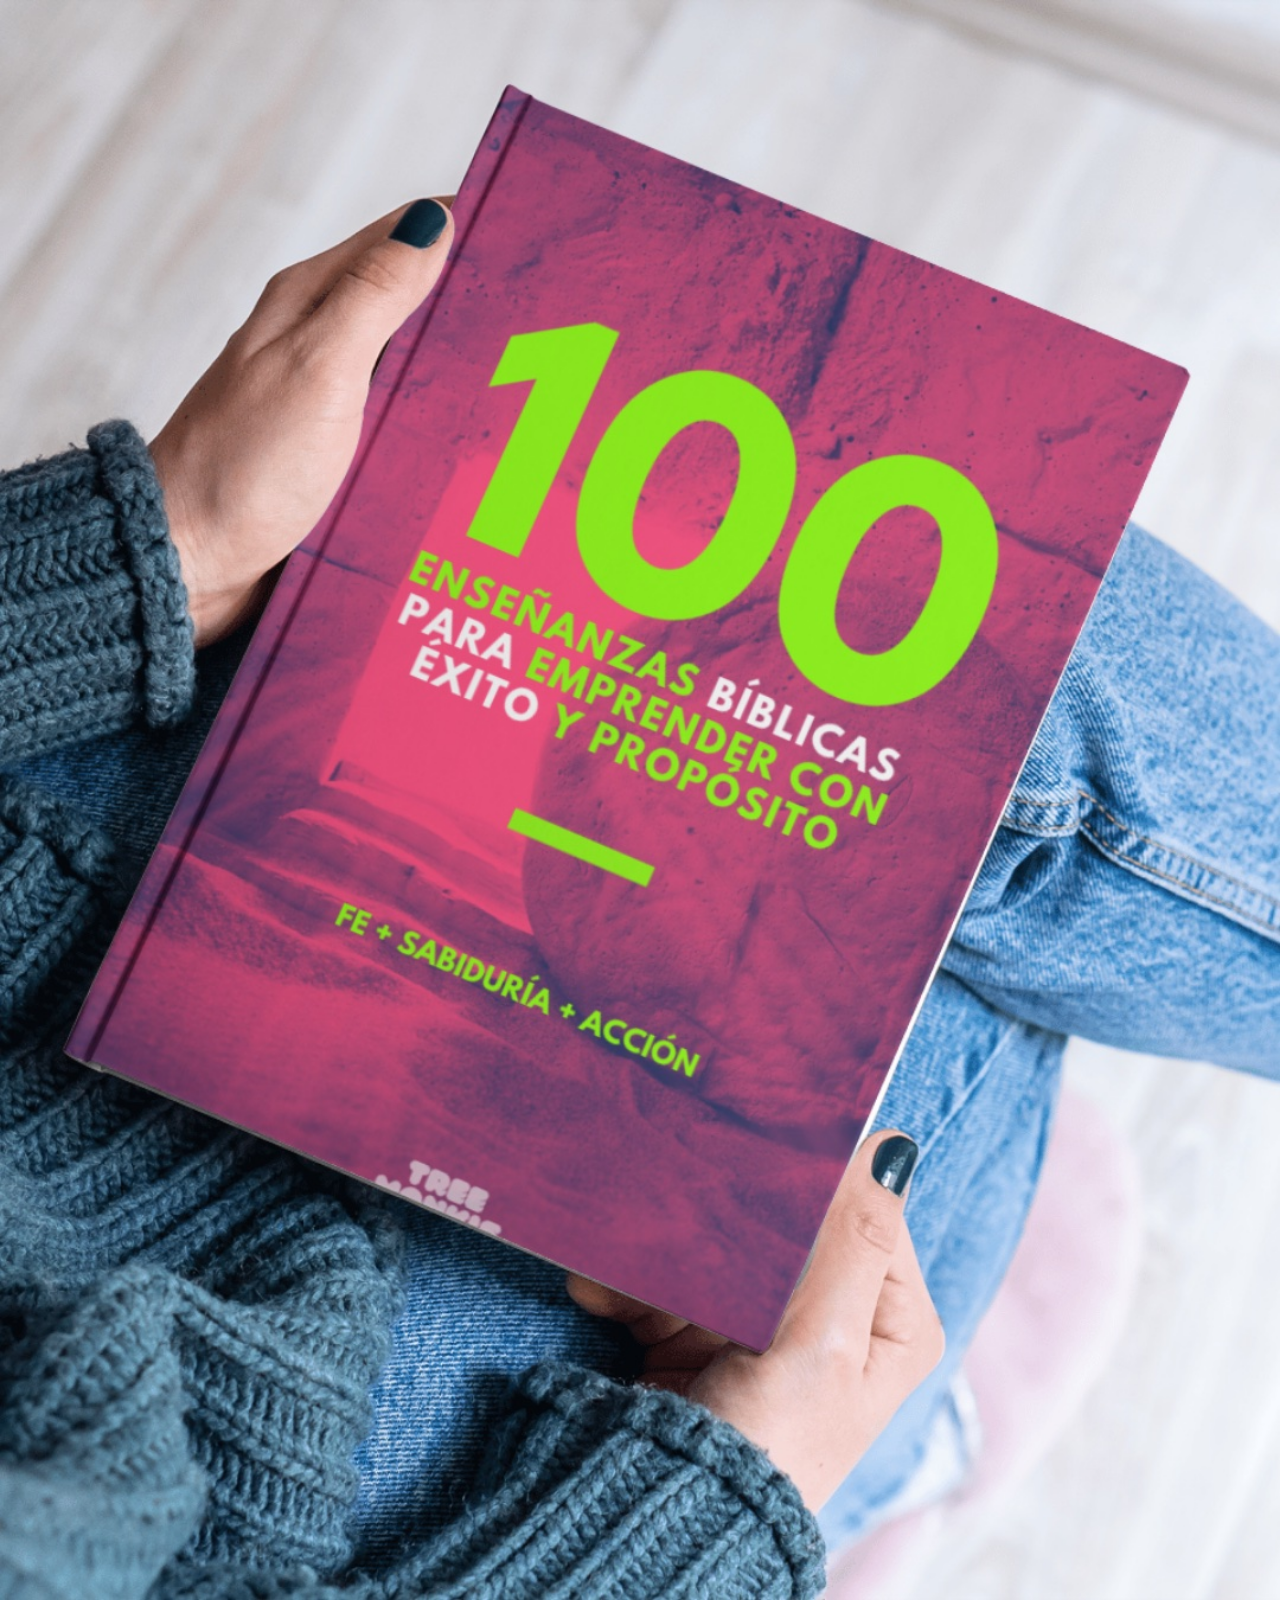
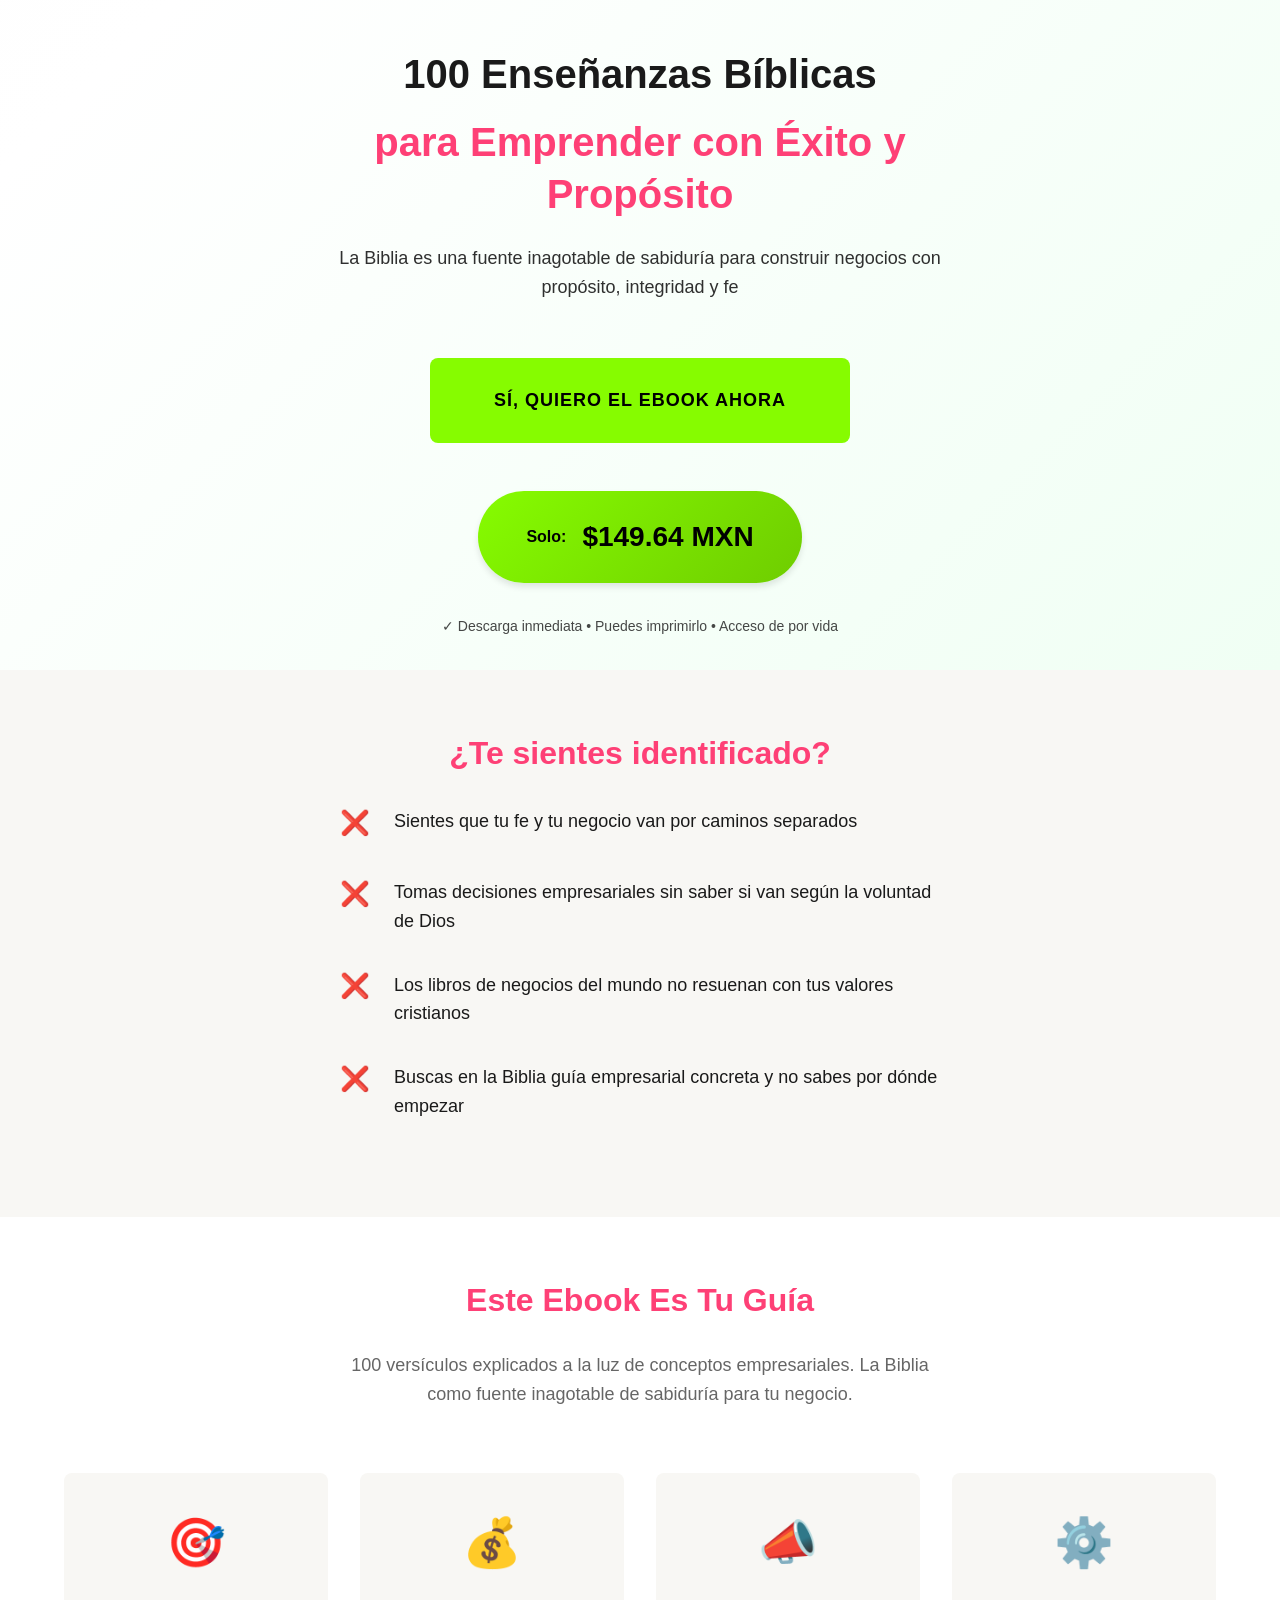
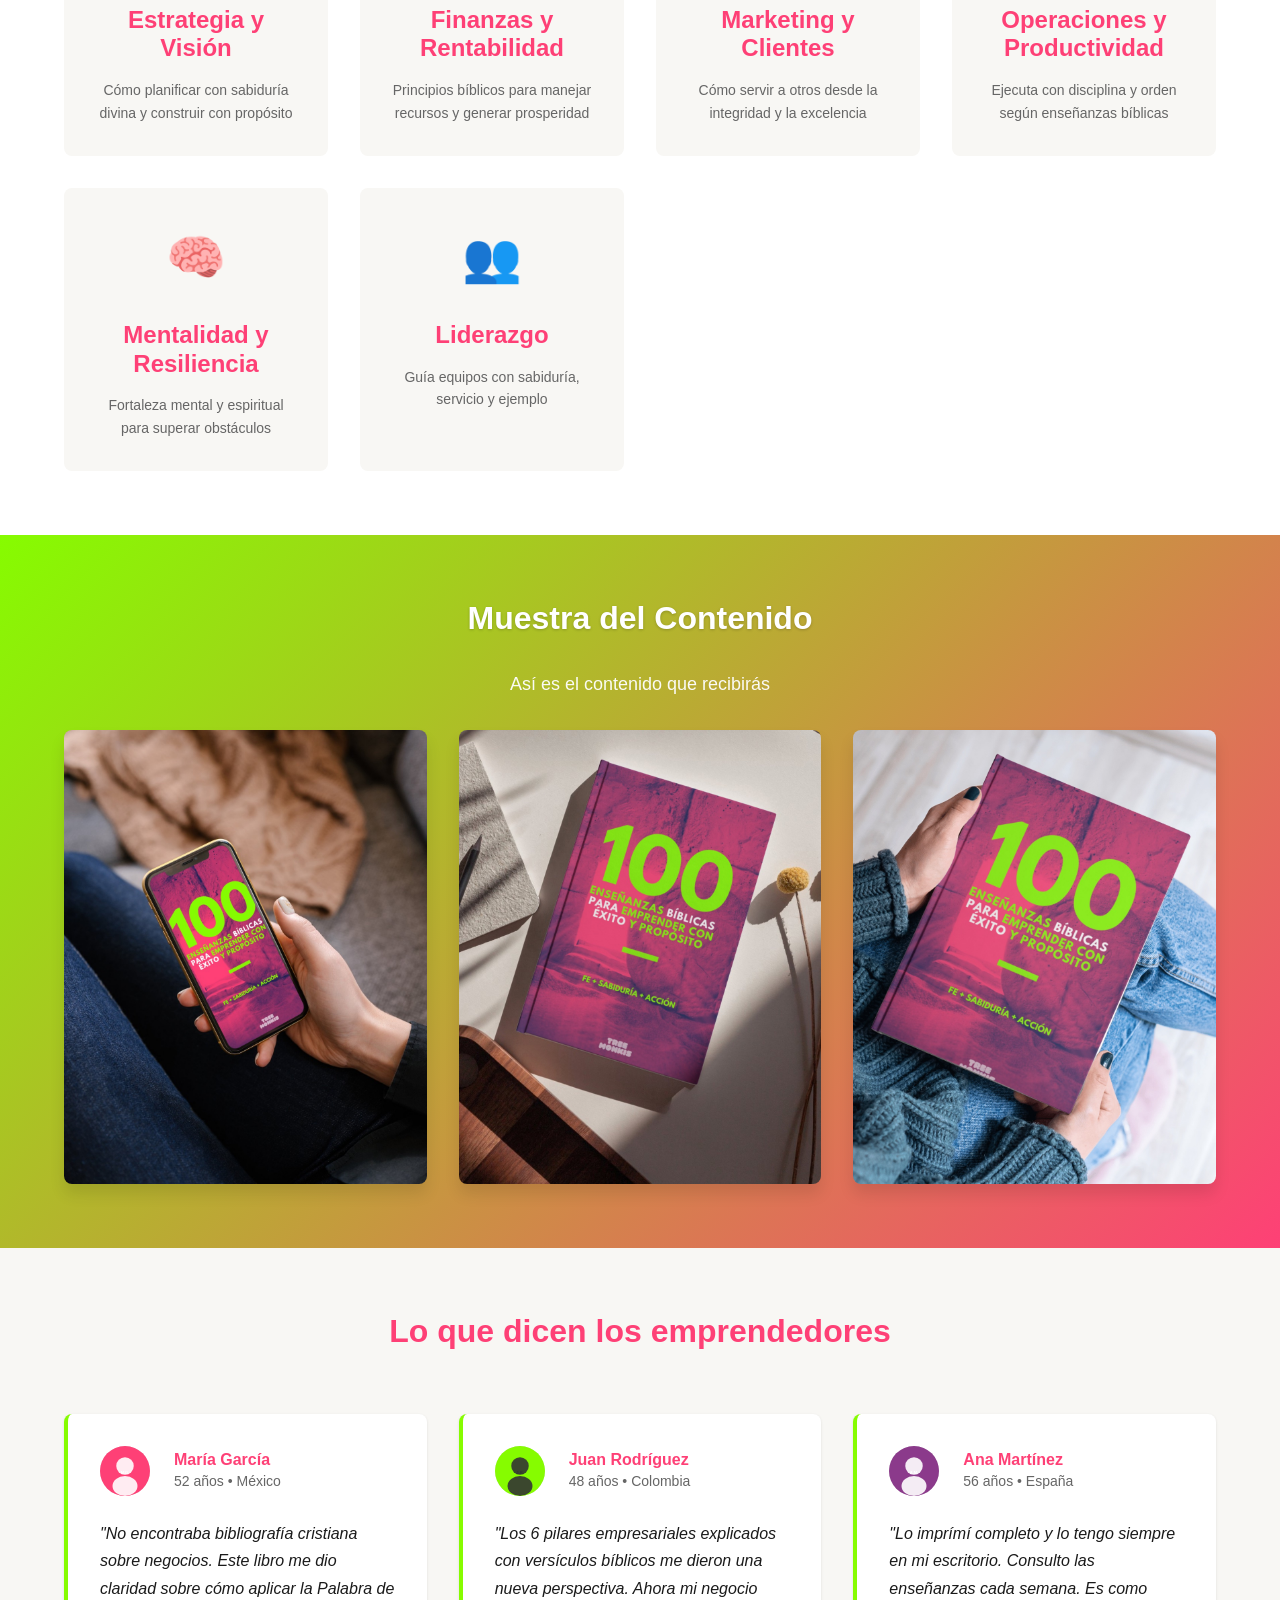
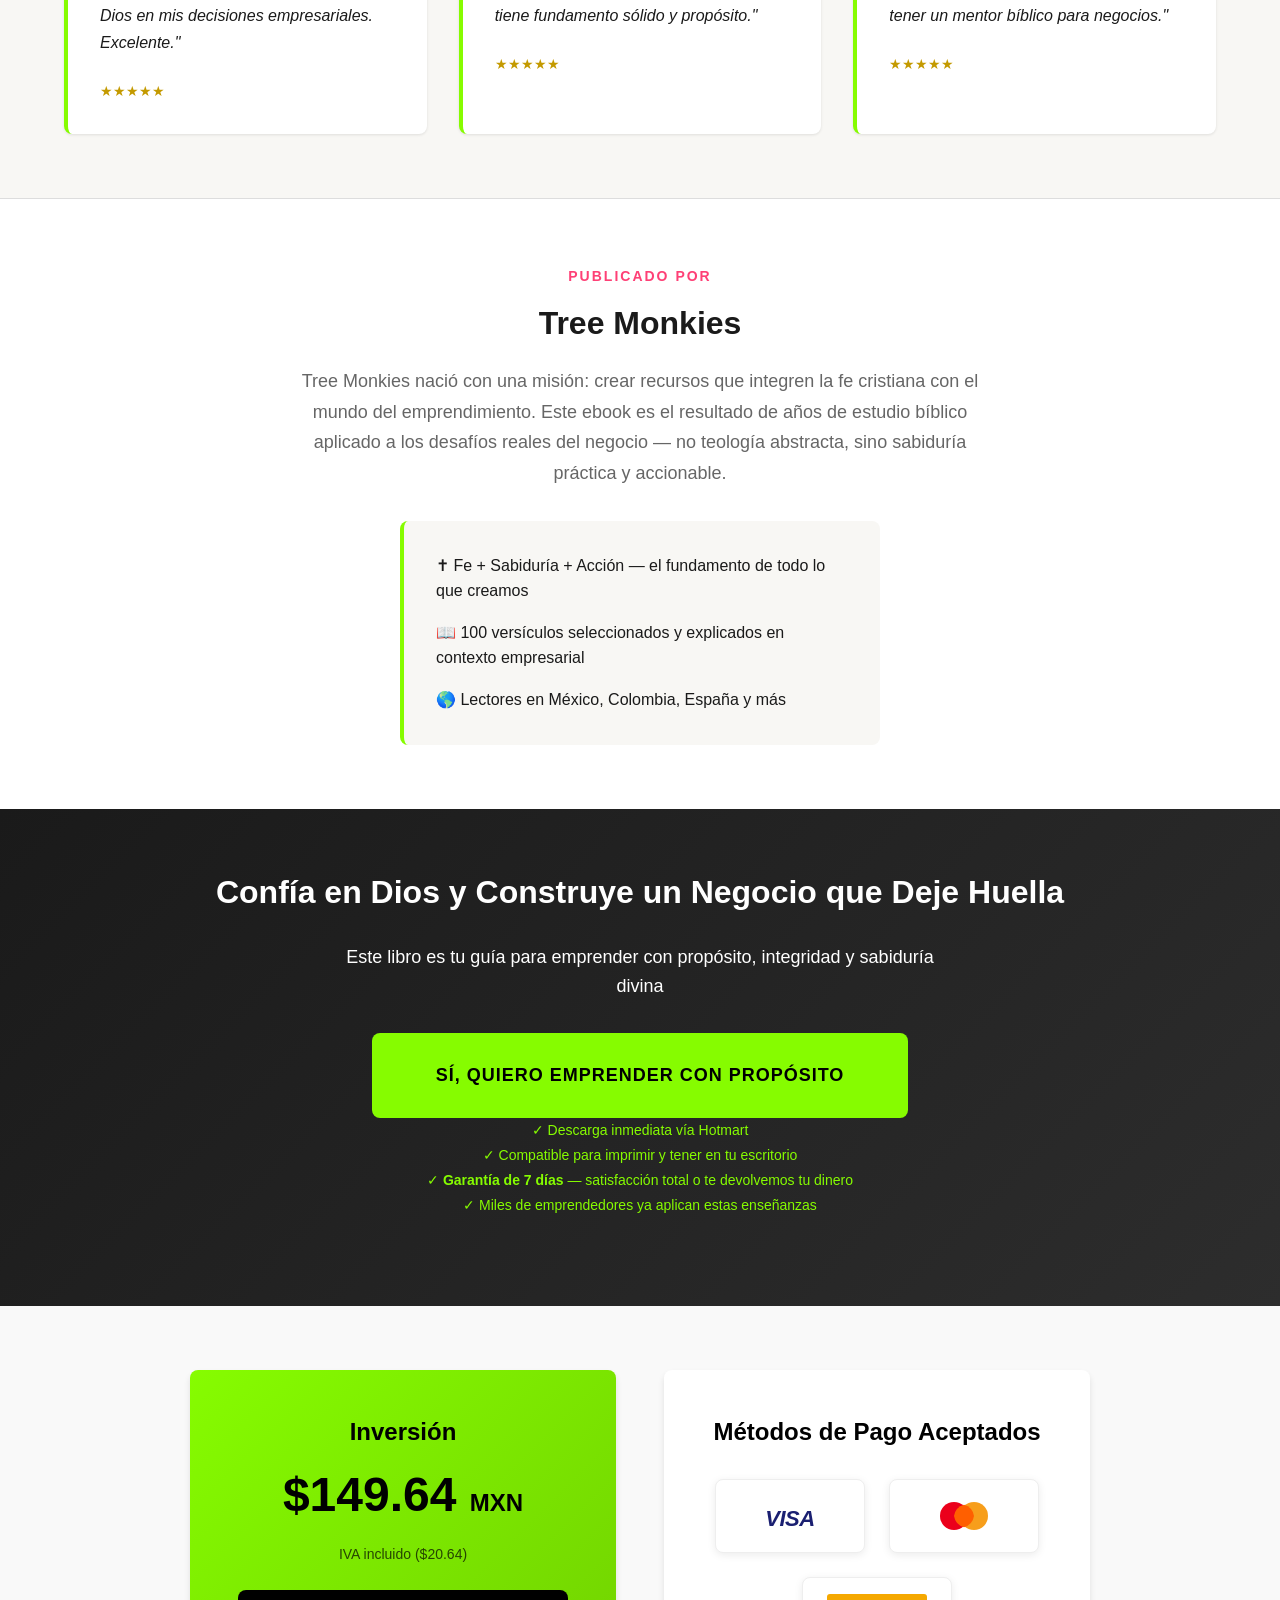
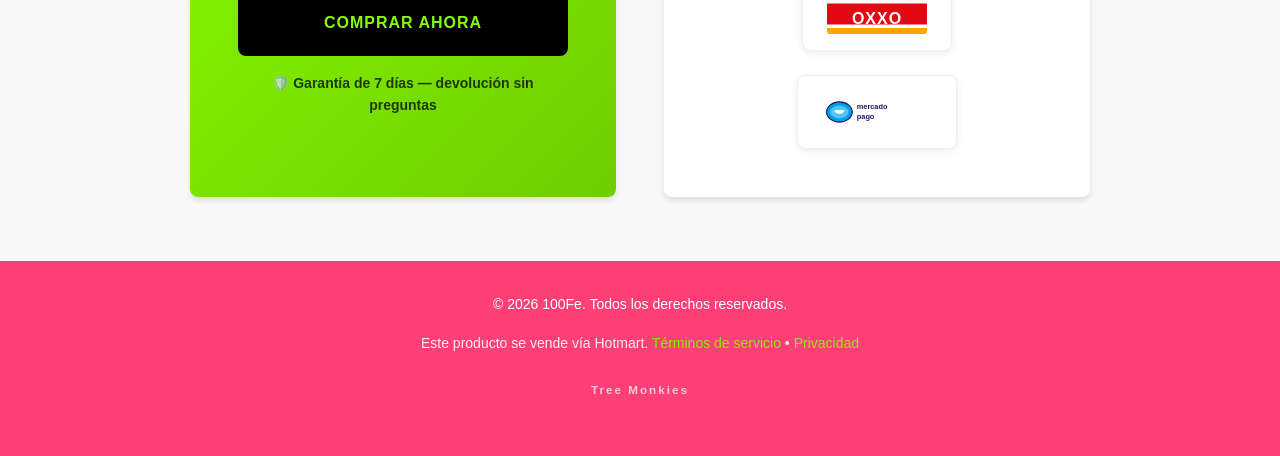
==== commit 4a54b649: "fix(autor): actualizar seccion autor con Tree Monkies" ====
--- a/index.html
+++ b/index.html
@@ -239,15 +239,16 @@
         <div class="container">
             <div class="author__content">
                 <div class="author__text">
-                    <span class="author__label">¿Quién está detrás de este libro?</span>
-                    <h2 class="author__name">Un emprendedor cristiano como tú</h2>
+                    <span class="author__label">Publicado por</span>
+                    <h2 class="author__name">Tree Monkies</h2>
                     <p class="author__bio">
-                        Este ebook nació de años de buscar en la Palabra de Dios respuestas concretas
-                        para los desafíos del mundo empresarial. No es teología abstracta —
-                        es sabiduría bíblica aplicada a decisiones reales de negocio.
+                        Tree Monkies nació con una misión: crear recursos que integren la fe cristiana
+                        con el mundo del emprendimiento. Este ebook es el resultado de años de estudio
+                        bíblico aplicado a los desafíos reales del negocio — no teología abstracta,
+                        sino sabiduría práctica y accionable.
                     </p>
                     <ul class="author__credentials">
-                        <li>✝ Emprendedor con fe como fundamento de su negocio</li>
+                        <li>✝ Fe + Sabiduría + Acción — el fundamento de todo lo que creamos</li>
                         <li>📖 100 versículos seleccionados y explicados en contexto empresarial</li>
                         <li>🌎 Lectores en México, Colombia, España y más</li>
                     </ul>
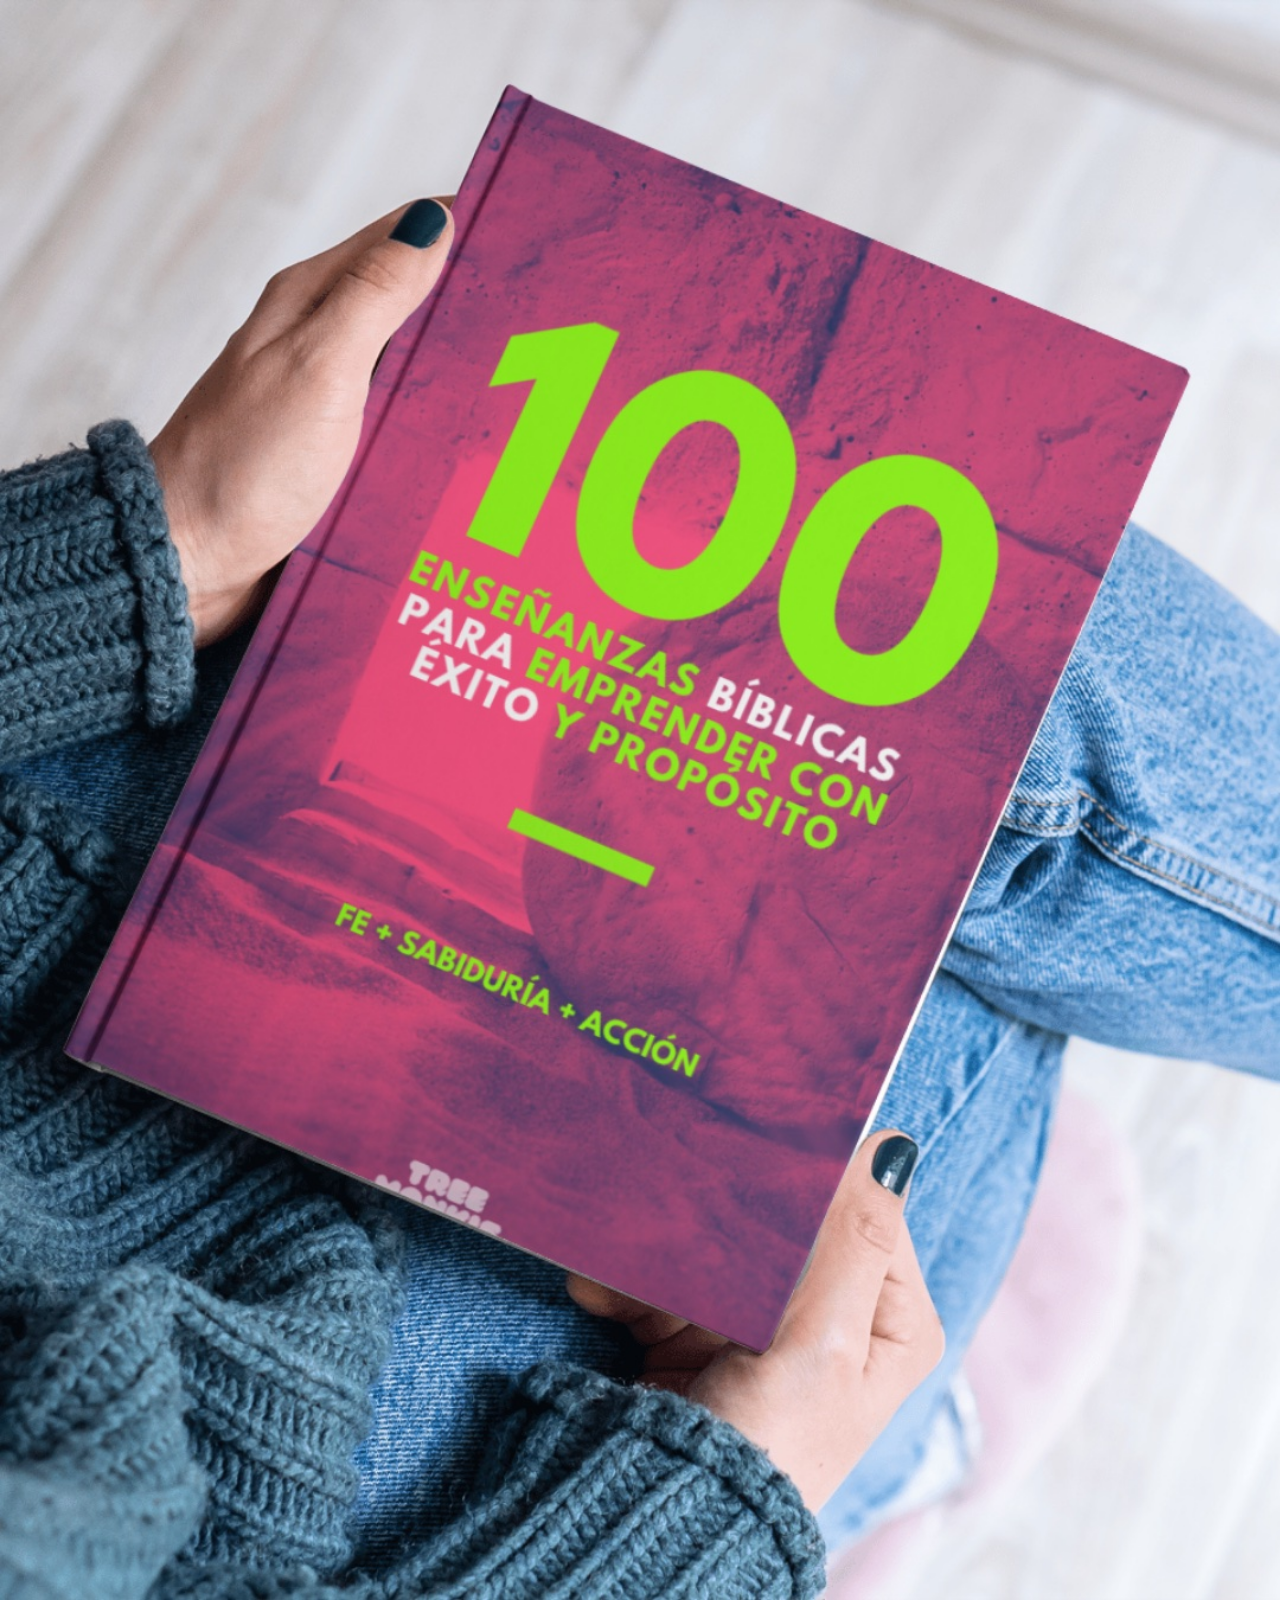
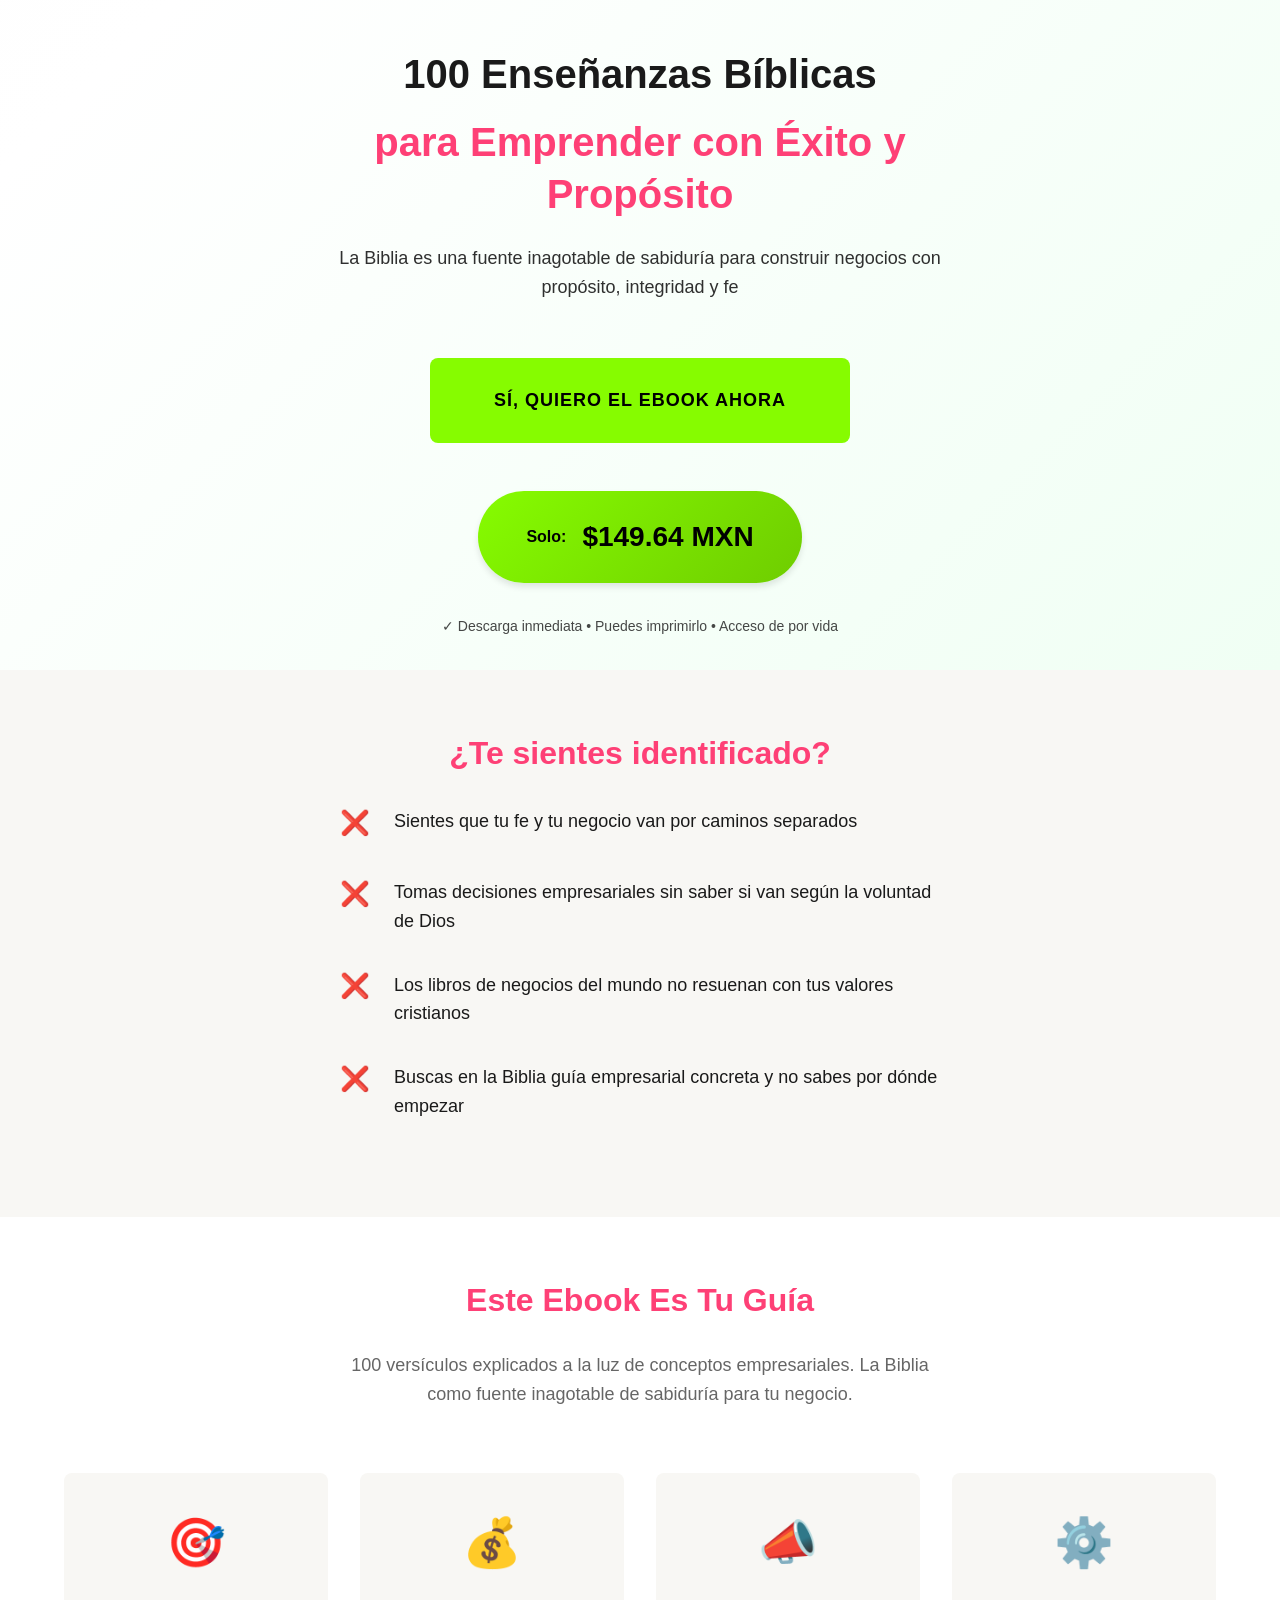
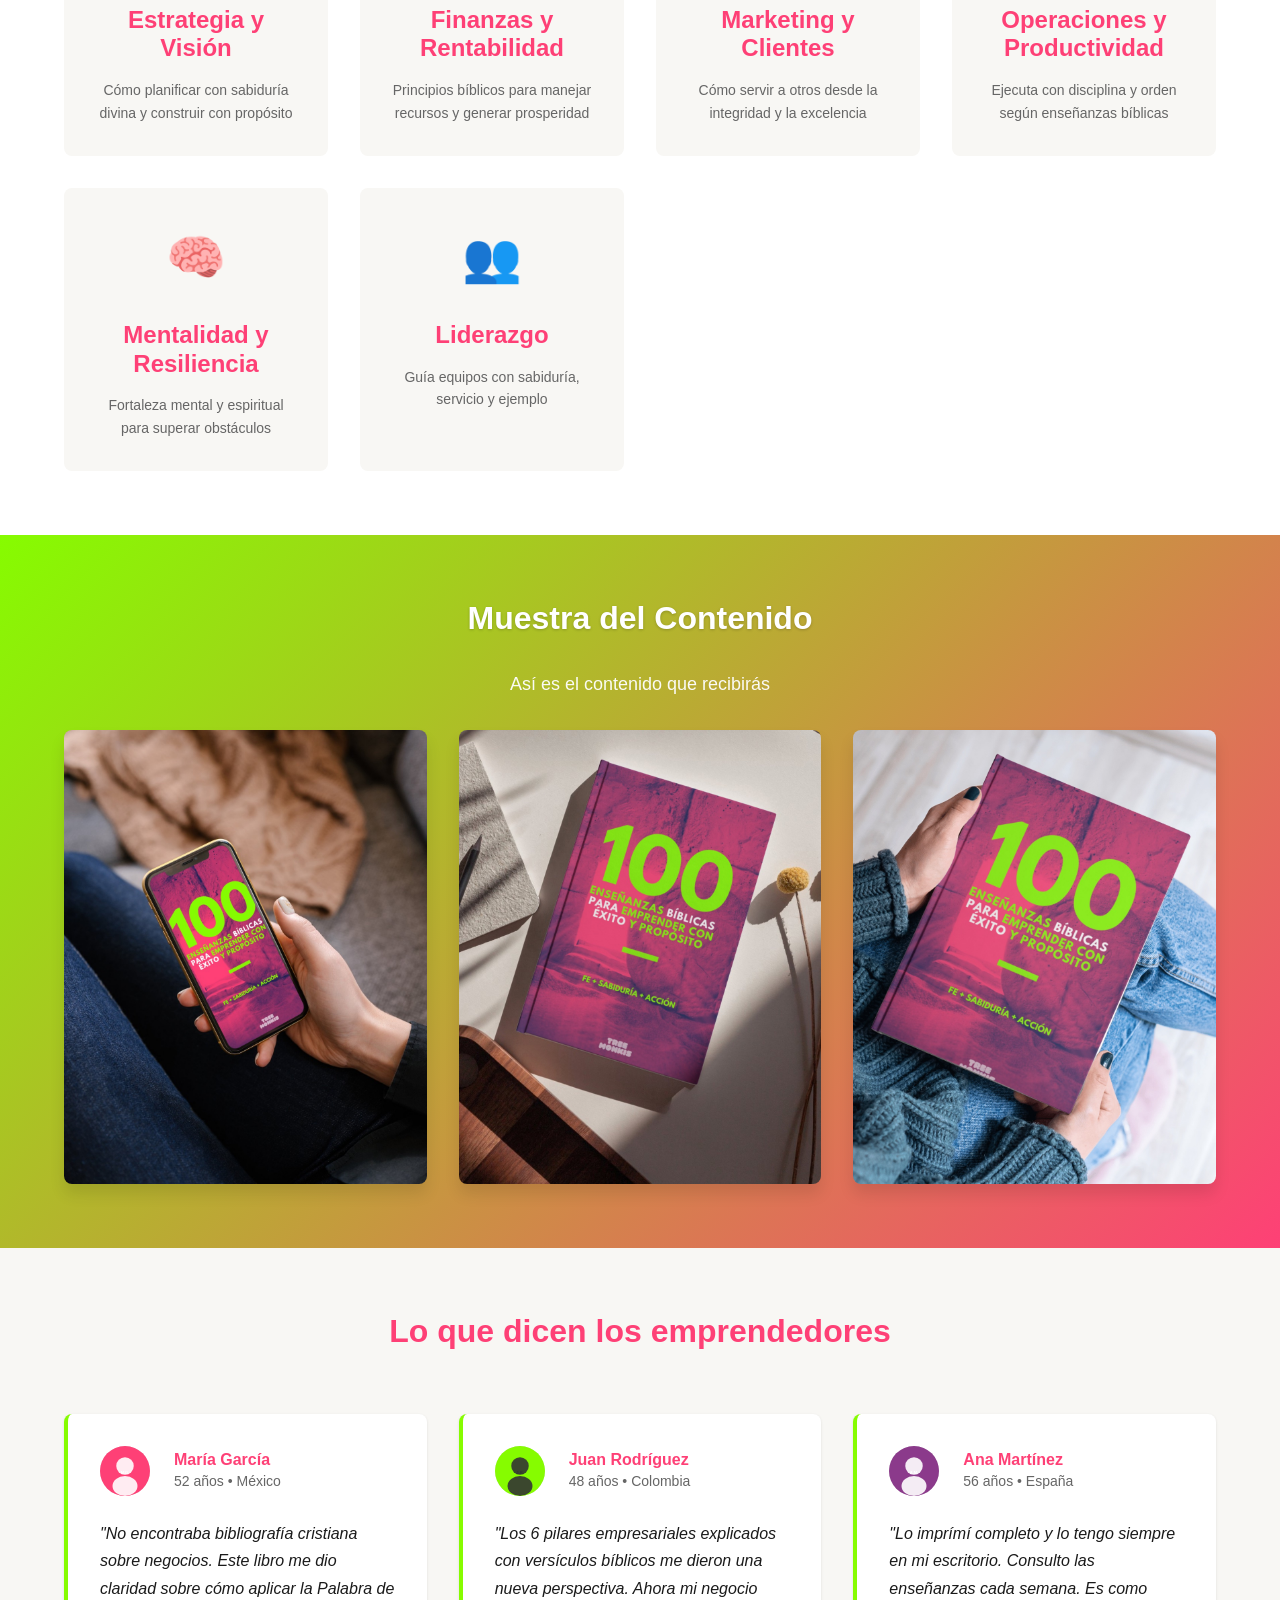
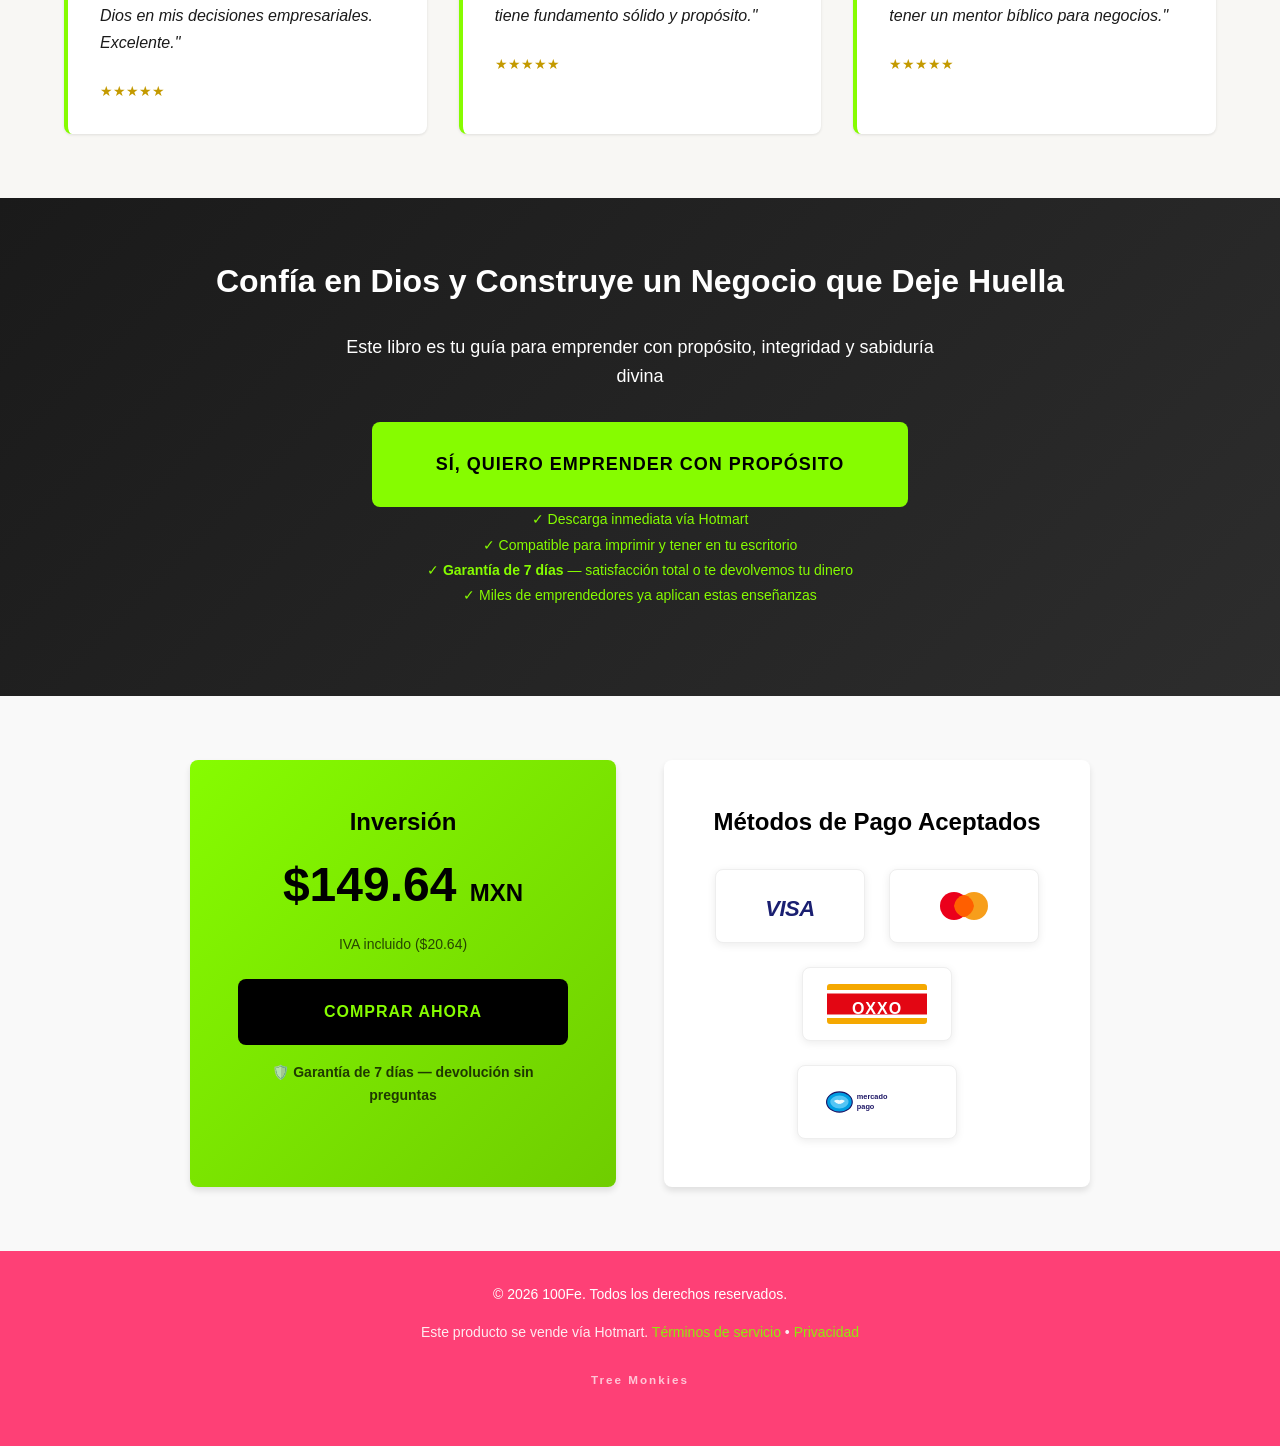
==== commit d289e8f7: "remove: eliminar seccion autor" ====
--- a/index.html
+++ b/index.html
@@ -234,29 +234,6 @@
         </div>
     </section>
 
-    <!-- Autor / Credibilidad Section -->
-    <section class="author">
-        <div class="container">
-            <div class="author__content">
-                <div class="author__text">
-                    <span class="author__label">Publicado por</span>
-                    <h2 class="author__name">Tree Monkies</h2>
-                    <p class="author__bio">
-                        Tree Monkies nació con una misión: crear recursos que integren la fe cristiana
-                        con el mundo del emprendimiento. Este ebook es el resultado de años de estudio
-                        bíblico aplicado a los desafíos reales del negocio — no teología abstracta,
-                        sino sabiduría práctica y accionable.
-                    </p>
-                    <ul class="author__credentials">
-                        <li>✝ Fe + Sabiduría + Acción — el fundamento de todo lo que creamos</li>
-                        <li>📖 100 versículos seleccionados y explicados en contexto empresarial</li>
-                        <li>🌎 Lectores en México, Colombia, España y más</li>
-                    </ul>
-                </div>
-            </div>
-        </div>
-    </section>
-
     <!-- CTA Section -->
     <section class="cta-section">
         <div class="container">
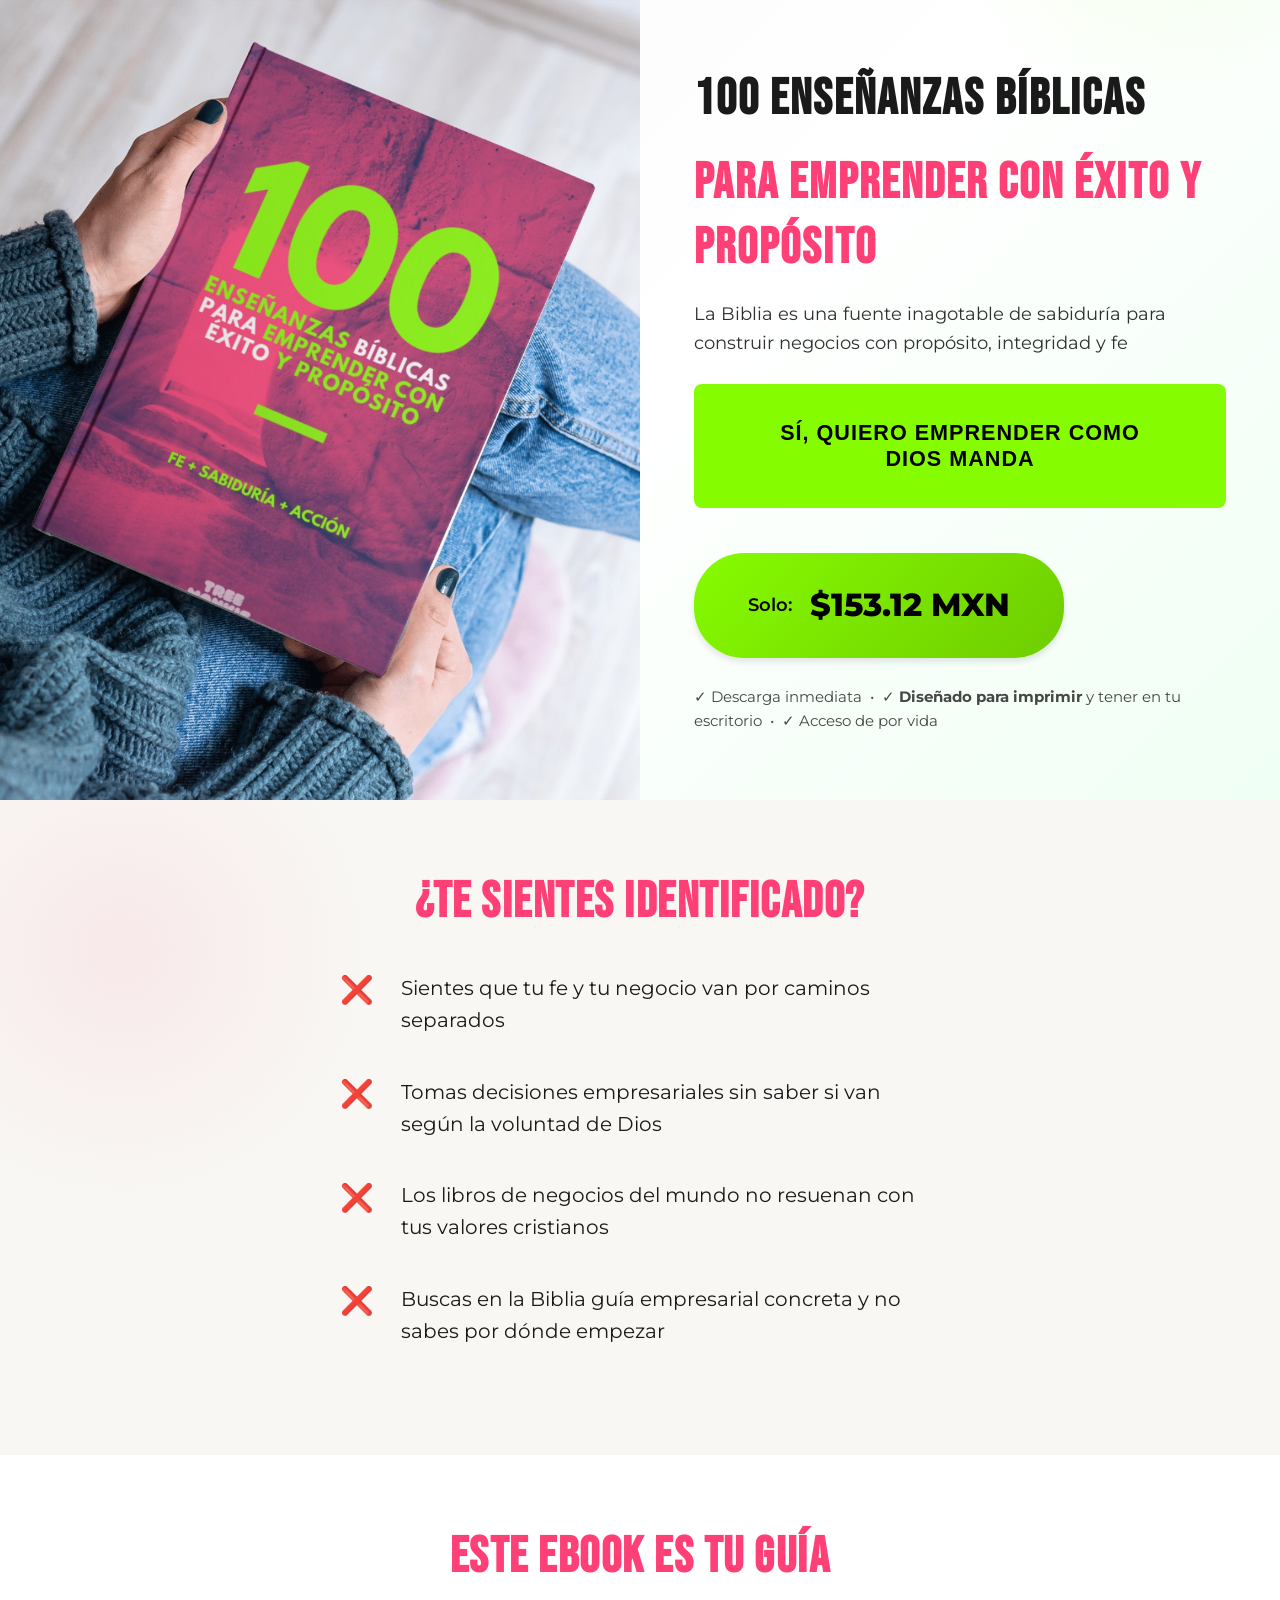
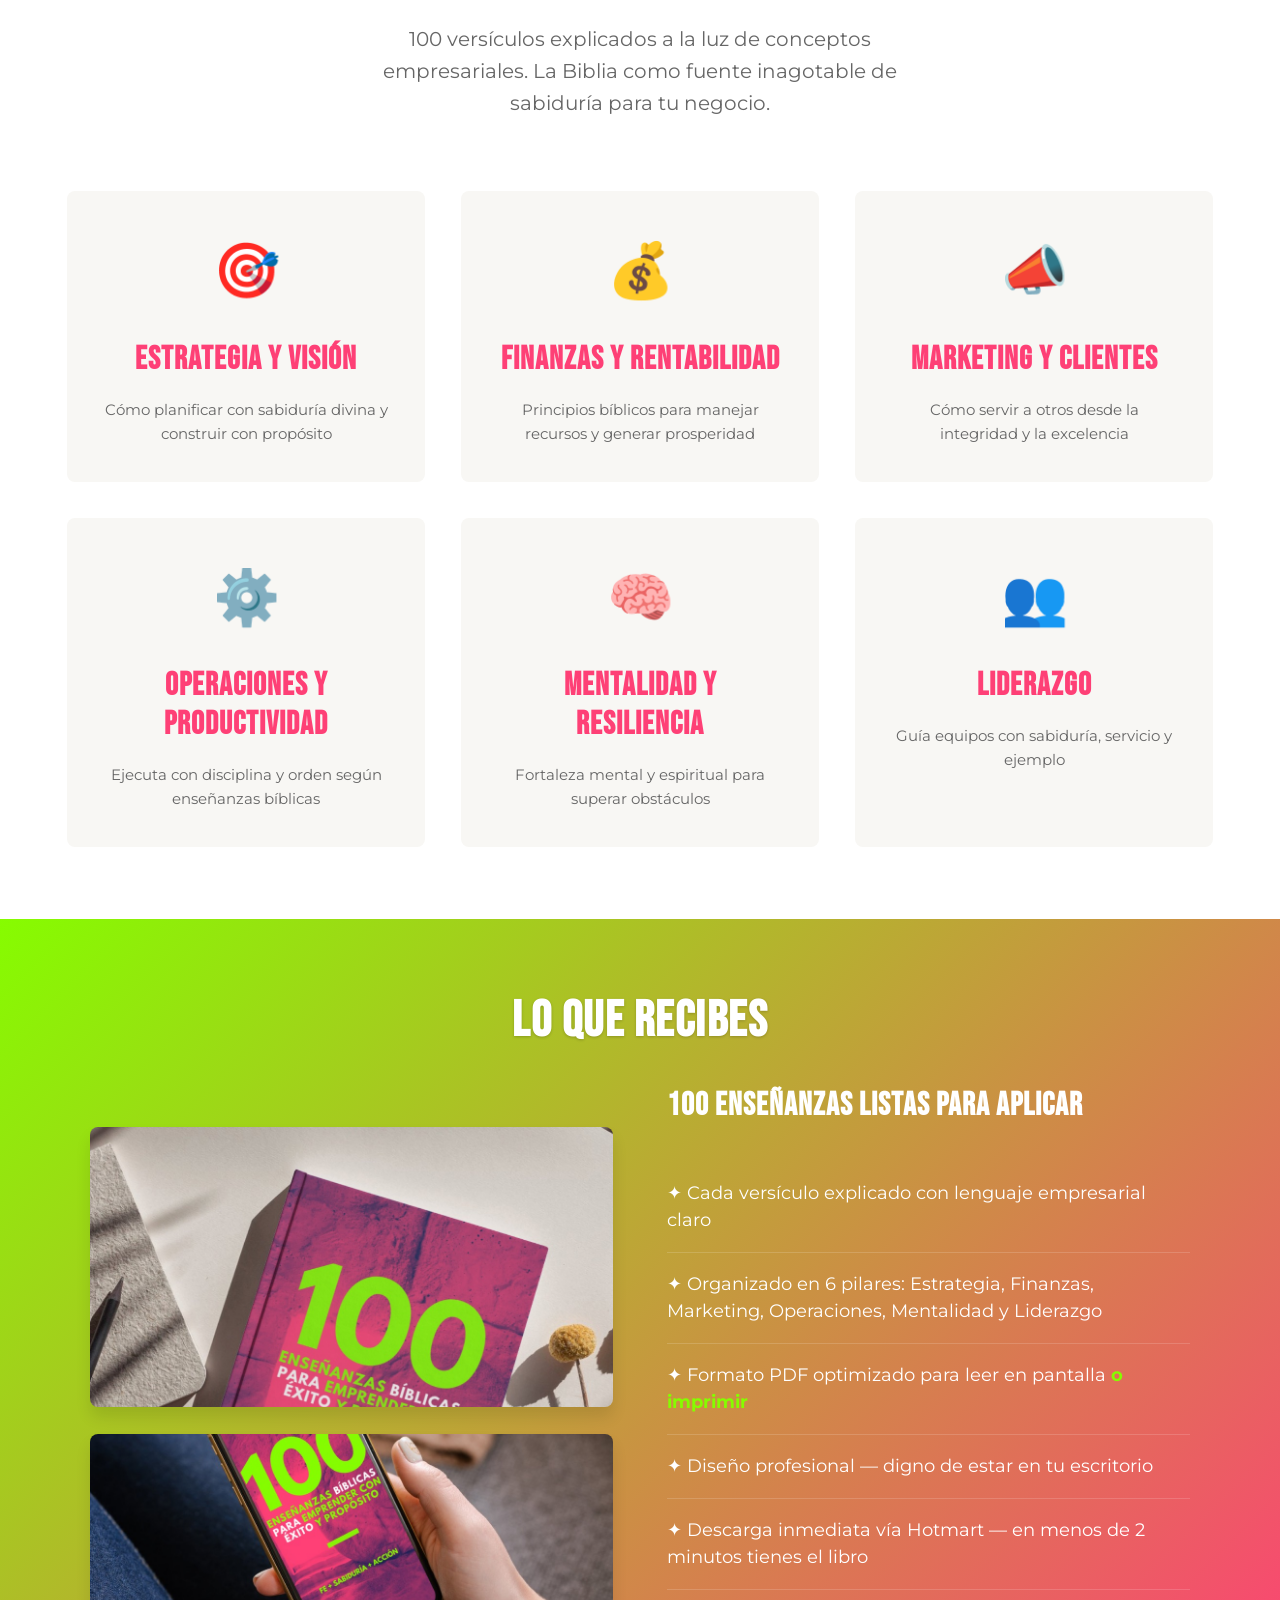
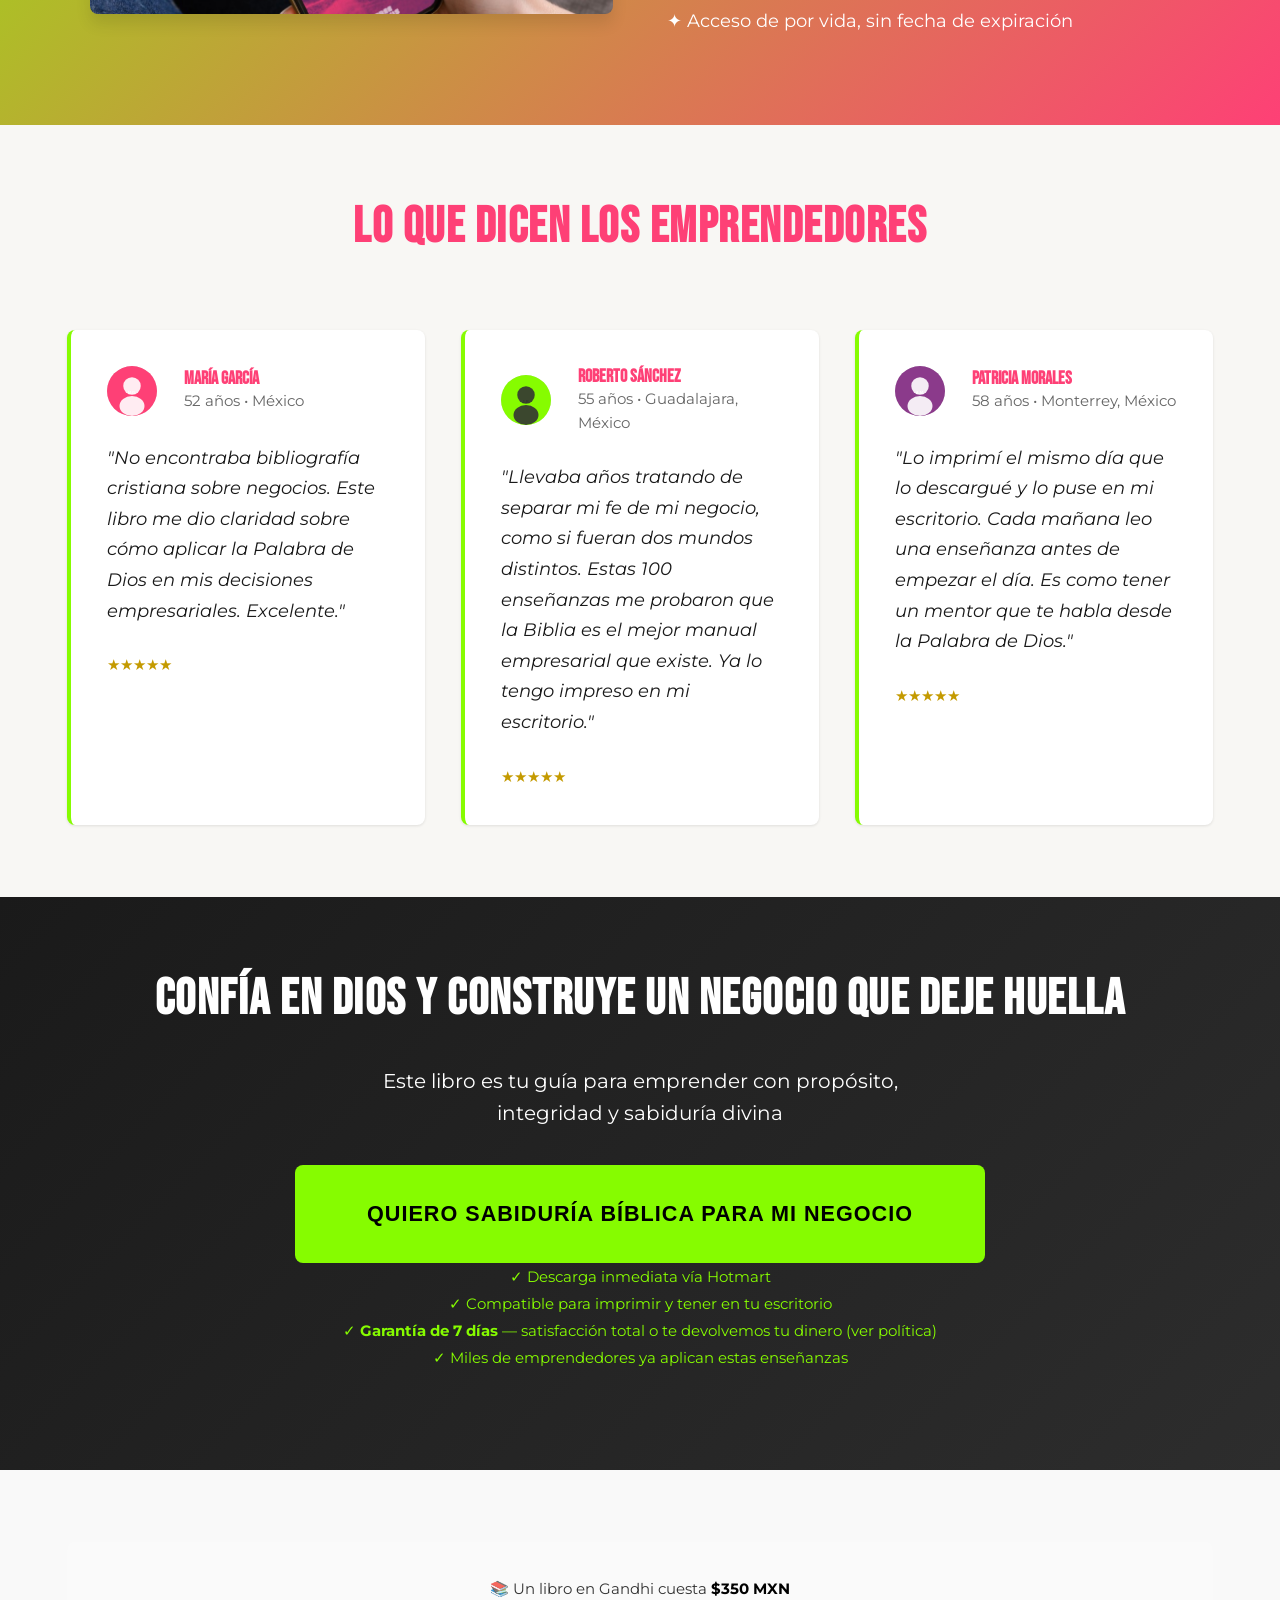
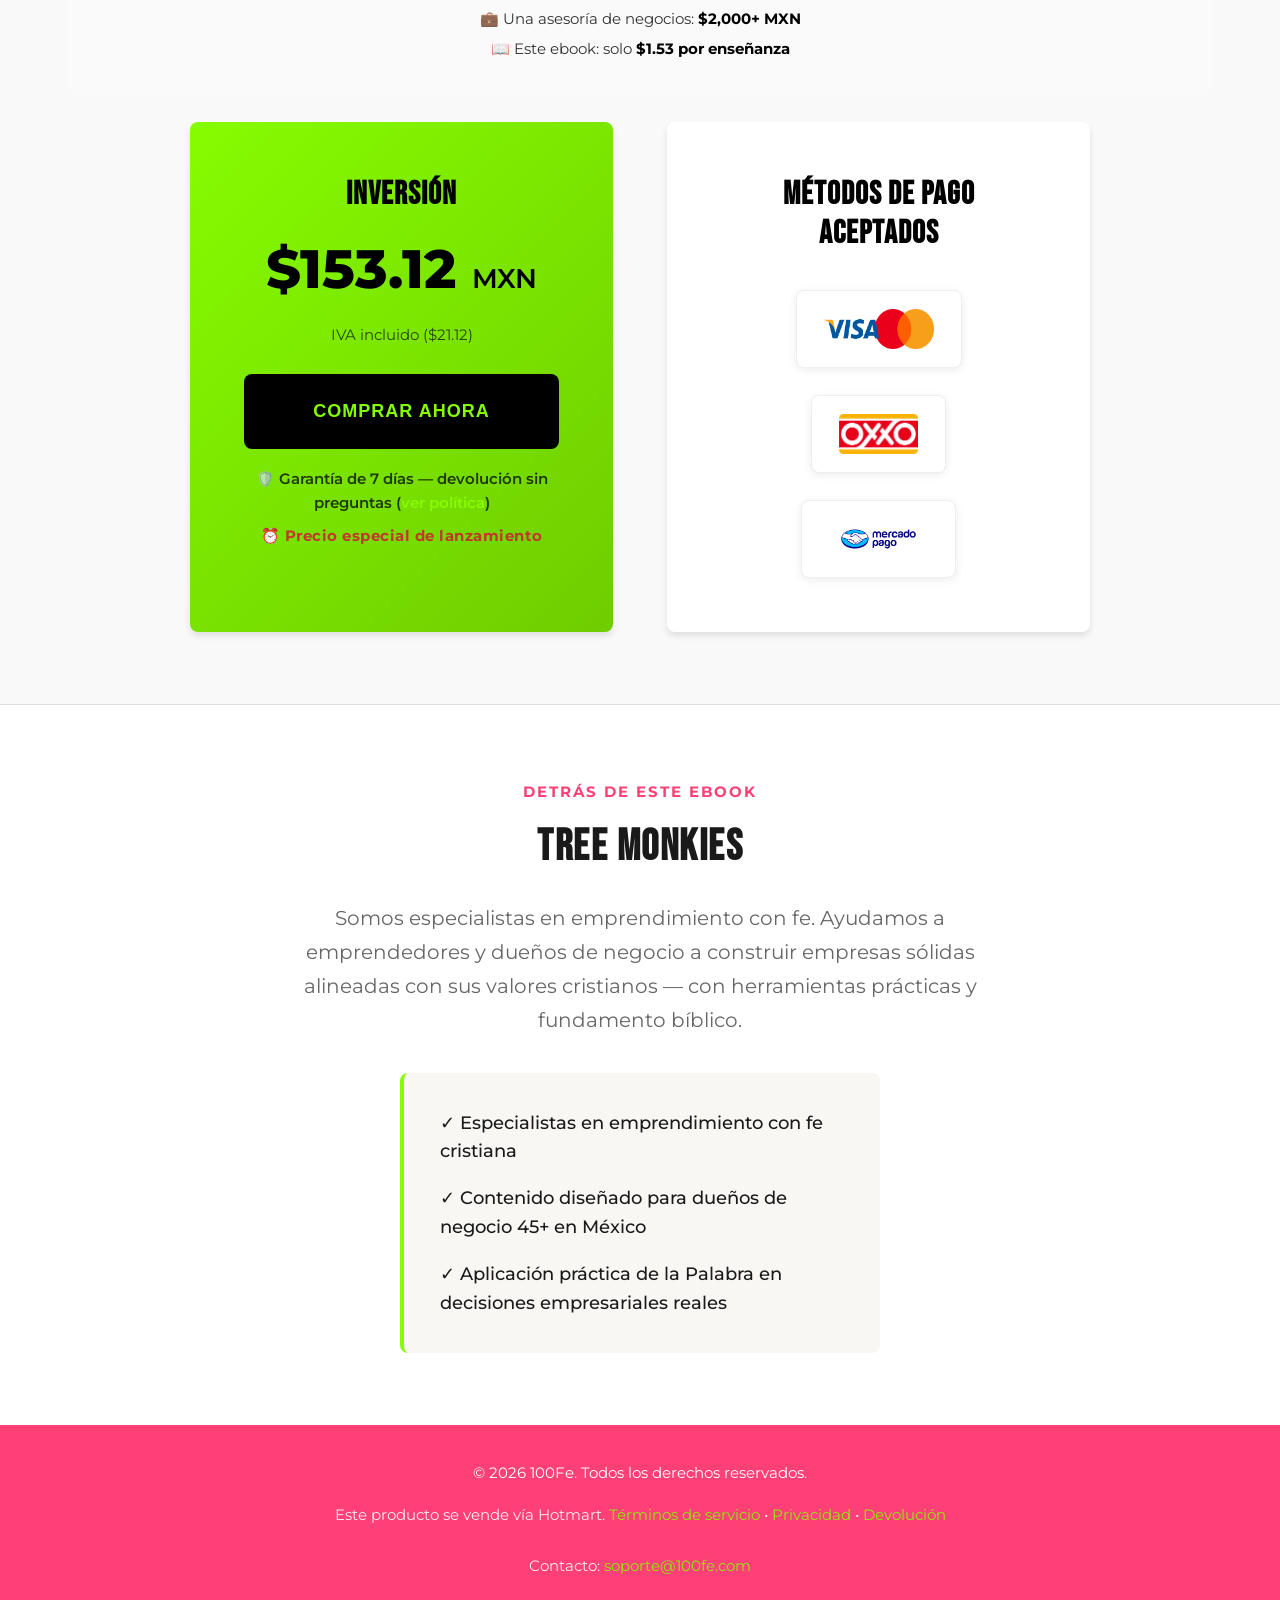
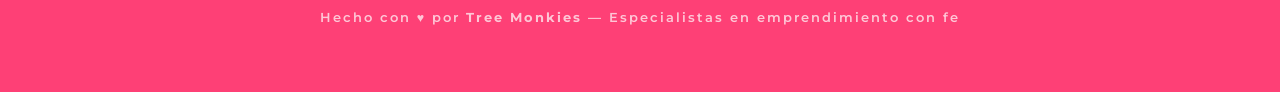
==== commit 87d469f7: "fix: actualizar precio a $153.12 MXN" ====
--- a/index.html
+++ b/index.html
@@ -19,7 +19,10 @@
     
     <title>100 Enseñanzas Bíblicas para Emprender con Éxito y Propósito</title>
     
-    <link rel="stylesheet" href="styles/styles.css">
+    <link rel="preconnect" href="https://fonts.googleapis.com">
+    <link rel="preconnect" href="https://fonts.gstatic.com" crossorigin>
+    <link href="https://fonts.googleapis.com/css2?family=Bebas+Neue&family=Montserrat:wght@400;600;700;800&display=swap" rel="stylesheet">
+    <link rel="stylesheet" href="styles/styles.css?v=20260224-hero-fix-1">
     <link rel="icon" href="data:image/svg+xml,<svg xmlns='http://www.w3.org/2000/svg' viewBox='0 0 100 100'><text y='.9em' font-size='90'>✝</text></svg>">
     
     <!-- Meta Pixel Code -->
@@ -67,13 +70,13 @@
                     </p>
                 </div>
                 <button class="cta-button cta-button--primary cta-button--large" id="cta-hero">
-                    SÍ, QUIERO EL EBOOK AHORA
+                    SÍ, QUIERO EMPRENDER COMO DIOS MANDA
                 </button>
                 <div class="hero__price-badge">
                     <span class="hero__price-label">Solo:</span>
-                    <span class="hero__price-amount">$149.64 MXN</span>
-                </div>
-                <p class="hero__trust">✓ Descarga inmediata • Puedes imprimirlo • Acceso de por vida</p>
+                    <span class="hero__price-amount">$153.12 MXN</span>
+                </div>
+                <p class="hero__trust">✓ Descarga inmediata &nbsp;•&nbsp; ✓ <strong>Diseñado para imprimir</strong> y tener en tu escritorio &nbsp;•&nbsp; ✓ Acceso de por vida</p>
             </div>
         </div>
     </section>
@@ -167,12 +170,23 @@
     <!-- Muestra del Ebook Section -->
     <section class="ebook-preview">
         <div class="container">
-            <h2 class="section__title">Muestra del Contenido</h2>
-            <p class="ebook-preview__subtitle">Así es el contenido que recibirás</p>
-            <div class="ebook-preview__gallery">
-                <img src="assets/images/instagram-design.jpg" alt="Muestra del Ebook" class="ebook-preview__image">
-                <img src="assets/images/ebook-hands.jpg" alt="Ebook 100 Enseñanzas Bíblicas" class="ebook-preview__image">
-                <img src="assets/images/ebook-table.jpg" alt="Libro 100 Enseñanzas Bíblicas" class="ebook-preview__image">
+            <h2 class="section__title">Lo Que Recibes</h2>
+            <div class="ebook-preview__layout">
+                <div class="ebook-preview__images">
+                    <img src="assets/images/ebook-hands.jpg" alt="Ebook 100 Enseñanzas Bíblicas" class="ebook-preview__image ebook-preview__image--main">
+                    <img src="assets/images/instagram-design.jpg" alt="Versión digital en tu celular" class="ebook-preview__image ebook-preview__image--secondary">
+                </div>
+                <div class="ebook-preview__details">
+                    <h3 class="ebook-preview__subtitle">100 enseñanzas listas para aplicar</h3>
+                    <ul class="ebook-preview__list">
+                        <li>✦ Cada versículo explicado con lenguaje empresarial claro</li>
+                        <li>✦ Organizado en 6 pilares: Estrategia, Finanzas, Marketing, Operaciones, Mentalidad y Liderazgo</li>
+                        <li>✦ Formato PDF optimizado para leer en pantalla <strong>o imprimir</strong></li>
+                        <li>✦ Diseño profesional — digno de estar en tu escritorio</li>
+                        <li>✦ Descarga inmediata vía Hotmart — en menos de 2 minutos tienes el libro</li>
+                        <li>✦ Acceso de por vida, sin fecha de expiración</li>
+                    </ul>
+                </div>
             </div>
         </div>
     </section>
@@ -201,32 +215,33 @@
                 
                 <div class="testimonial">
                     <div class="testimonial__header">
-                        <img src="assets/images/testimonios/avatar-2.svg" alt="Juan Rodríguez" class="testimonial__avatar">
+                        <img src="assets/images/testimonios/avatar-2.svg" alt="Roberto Sánchez" class="testimonial__avatar">
                         <div class="testimonial__info">
-                            <h4 class="testimonial__name">Juan Rodríguez</h4>
-                            <p class="testimonial__age">48 años • Colombia</p>
+                            <h4 class="testimonial__name">Roberto Sánchez</h4>
+                            <p class="testimonial__age">55 años • Guadalajara, México</p>
                         </div>
                     </div>
                     <p class="testimonial__text">
-                        "Los 6 pilares empresariales explicados con versículos 
-                        bíblicos me dieron una nueva perspectiva. 
-                        Ahora mi negocio tiene fundamento sólido y propósito."
+                        "Llevaba años tratando de separar mi fe de mi negocio, 
+                        como si fueran dos mundos distintos. Estas 100 enseñanzas 
+                        me probaron que la Biblia es el mejor manual empresarial que existe. 
+                        Ya lo tengo impreso en mi escritorio."
                     </p>
                     <div class="testimonial__rating">★★★★★</div>
                 </div>
                 
                 <div class="testimonial">
                     <div class="testimonial__header">
-                        <img src="assets/images/testimonios/avatar-3.svg" alt="Ana Martínez" class="testimonial__avatar">
+                        <img src="assets/images/testimonios/avatar-3.svg" alt="Patricia Morales" class="testimonial__avatar">
                         <div class="testimonial__info">
-                            <h4 class="testimonial__name">Ana Martínez</h4>
-                            <p class="testimonial__age">56 años • España</p>
+                            <h4 class="testimonial__name">Patricia Morales</h4>
+                            <p class="testimonial__age">58 años • Monterrey, México</p>
                         </div>
                     </div>
                     <p class="testimonial__text">
-                        "Lo imprímí completo y lo tengo siempre en mi escritorio. 
-                        Consulto las enseñanzas cada semana. Es como tener 
-                        un mentor bíblico para negocios."
+                        "Lo imprimí el mismo día que lo descargué y lo puse en mi escritorio. 
+                        Cada mañana leo una enseñanza antes de empezar el día. 
+                        Es como tener un mentor que te habla desde la Palabra de Dios."
                     </p>
                     <div class="testimonial__rating">★★★★★</div>
                 </div>
@@ -243,12 +258,12 @@
                 integridad y sabiduría divina
             </p>
             <button class="cta-button cta-button--primary cta-button--large" id="cta-main">
-                SÍ, QUIERO EMPRENDER CON PROPÓSITO
+                QUIERO SABIDURÍA BÍBLICA PARA MI NEGOCIO
             </button>
             <p class="section__trust">
                 ✓ Descarga inmediata vía Hotmart<br>
                 ✓ Compatible para imprimir y tener en tu escritorio<br>
-                ✓ <strong>Garantía de 7 días</strong> — satisfacción total o te devolvemos tu dinero<br>
+                ✓ <strong>Garantía de 7 días</strong> — satisfacción total o te devolvemos tu dinero (<a href="devolucion.html">ver política</a>)<br>
                 ✓ Miles de emprendedores ya aplican estas enseñanzas
             </p>
         </div>
@@ -257,33 +272,56 @@
     <!-- Precio y Métodos de Pago Section -->
     <section class="pricing">
         <div class="container">
+            <div class="pricing__anchor">
+                <p>📚 Un libro en Gandhi cuesta <strong>$350 MXN</strong></p>
+                <p>💼 Una asesoría de negocios: <strong>$2,000+ MXN</strong></p>
+                <p>📖 Este ebook: solo <strong>$1.53 por enseñanza</strong></p>
+            </div>
             <div class="pricing__content">
                 <div class="pricing__price">
                     <h3 class="pricing__title">Inversión</h3>
-                    <p class="pricing__amount">$149.64 <span class="pricing__currency">MXN</span></p>
-                    <p class="pricing__tax">IVA incluido ($20.64)</p>
+                    <p class="pricing__amount">$153.12 <span class="pricing__currency">MXN</span></p>
+                    <p class="pricing__tax">IVA incluido ($21.12)</p>
                     <button class="cta-button cta-button--dark pricing__cta" id="cta-pricing">
                         COMPRAR AHORA
                     </button>
-                    <p class="pricing__guarantee">🛡️ Garantía de 7 días — devolución sin preguntas</p>
+                    <p class="pricing__guarantee">🛡️ Garantía de 7 días — devolución sin preguntas (<a href="devolucion.html">ver política</a>)</p>
+                    <p class="pricing__urgency">⏰ Precio especial de lanzamiento</p>
                 </div>
                 <div class="pricing__payment">
                     <h3 class="pricing__title">Métodos de Pago Aceptados</h3>
                     <div class="pricing__methods">
                         <div class="payment-method">
-                            <img src="assets/images/logos/visa.svg" alt="Visa" class="payment-method__logo">
+                            <img src="assets/icons/visa-mastercard.png" alt="Visa y Mastercard" class="payment-method__logo">
                         </div>
                         <div class="payment-method">
-                            <img src="assets/images/logos/mastercard.svg" alt="Mastercard" class="payment-method__logo">
+                            <img src="assets/icons/Logo Oxxo.png" alt="OXXO" class="payment-method__logo">
                         </div>
                         <div class="payment-method">
-                            <img src="assets/images/logos/oxxo.svg" alt="OXXO" class="payment-method__logo">
-                        </div>
-                        <div class="payment-method">
-                            <img src="assets/images/logos/mercadopago.svg" alt="Mercado Pago" class="payment-method__logo">
+                            <img src="assets/icons/Mercado Pago.png" alt="Mercado Pago" class="payment-method__logo">
                         </div>
                     </div>
                 </div>
+            </div>
+        </div>
+    </section>
+
+    <!-- Autor Section -->
+    <section class="author">
+        <div class="container">
+            <div class="author__content">
+                <span class="author__label">Detrás de este ebook</span>
+                <h2 class="author__name">Tree Monkies</h2>
+                <p class="author__bio">
+                    Somos especialistas en emprendimiento con fe. Ayudamos a emprendedores y dueños de negocio 
+                    a construir empresas sólidas alineadas con sus valores cristianos — con herramientas prácticas 
+                    y fundamento bíblico.
+                </p>
+                <ul class="author__credentials">
+                    <li>✓ Especialistas en emprendimiento con fe cristiana</li>
+                    <li>✓ Contenido diseñado para dueños de negocio 45+ en México</li>
+                    <li>✓ Aplicación práctica de la Palabra en decisiones empresariales reales</li>
+                </ul>
             </div>
         </div>
     </section>
@@ -296,11 +334,15 @@
             </p>
             <p class="footer__legal">
                 Este producto se vende vía Hotmart. 
-                <a href="#" class="footer__link">Términos de servicio</a> • 
-                <a href="#" class="footer__link">Privacidad</a>
+                <a href="terminos.html" class="footer__link">Términos de servicio</a> • 
+                <a href="privacidad.html" class="footer__link">Privacidad</a> •
+                <a href="devolucion.html" class="footer__link">Devolución</a>
+            </p>
+            <p class="footer__legal">
+                Contacto: <a href="mailto:soporte@100fe.com" class="footer__link">soporte@100fe.com</a>
             </p>
             <p class="footer__brand">
-                <small>Tree Monkies</small>
+                <small>Hecho con ♥ por <strong>Tree Monkies</strong> &mdash; Especialistas en emprendimiento con fe</small>
             </p>
         </div>
     </footer>
@@ -308,7 +350,7 @@
     <!-- Sticky CTA (mobile) -->
     <div class="sticky-cta" id="sticky-cta" aria-hidden="true">
         <button class="cta-button cta-button--primary sticky-cta__button" id="cta-sticky">
-            COMPRAR AHORA — $149.64 MXN
+            COMPRAR AHORA — $153.12 MXN
         </button>
     </div>
 
--- a/styles/styles.css
+++ b/styles/styles.css
@@ -4,8 +4,8 @@
 
 :root {
     /* Colores oficiales del ebook 100Fe */
-    --color-primary: #86fc00;      /* Verde neón (principal) */
-    --color-secondary: #fe4076;    /* Rosa carmesí (secundario) */
+    --color-primary: #86fc00;      /* Verde neón (marca Tree Monkis) */
+    --color-secondary: #fe4076;    /* Magenta (marca Tree Monkis) */
     --color-accent: #f0f0f0;       /* Gris muy claro */
     --color-text: #1A1A1A;         /* Casi negro */
     --color-text-light: #666;      /* Gris oscuro */
@@ -13,11 +13,12 @@
     --color-background: #F8F7F4;   /* Fondo crema muy claro */
     --color-white: #FFFFFF;
     
-    /* Tipografía NOTA: Actualizar con fuentes del ebook */
-    --font-primary: -apple-system, BlinkMacSystemFont, 'Segoe UI', Roboto, sans-serif;
-    --font-size-base: 16px;
-    --font-size-small: 14px;
-    --font-size-large: 18px;
+    /* Tipografía */
+    --font-primary: 'Montserrat', -apple-system, BlinkMacSystemFont, 'Segoe UI', Roboto, sans-serif;
+    --font-heading: 'Bebas Neue', Impact, Arial Narrow, sans-serif;
+    --font-size-base: 18px;
+    --font-size-small: 15px;
+    --font-size-large: 20px;
     --font-size-h1: 2.5rem;
     --font-size-h2: 2rem;
     --font-size-h3: 1.5rem;
@@ -67,14 +68,15 @@
    ================================================================ */
 
 h1, h2, h3, h4, h5, h6 {
+    font-family: var(--font-heading);
     font-weight: 700;
     line-height: 1.2;
     margin-bottom: var(--spacing-md);
 }
 
-h1 { font-size: var(--font-size-h1); }
-h2 { font-size: var(--font-size-h2); }
-h3 { font-size: var(--font-size-h3); }
+h1 { font-size: var(--font-size-h1); letter-spacing: 2px; }
+h2 { font-size: var(--font-size-h2); letter-spacing: 1.5px; }
+h3 { font-size: var(--font-size-h3); letter-spacing: 1px; }
 
 p {
     margin-bottom: var(--spacing-md);
@@ -150,7 +152,6 @@
 }
 
 .hero__ebook {
-    max-width: 100%;
     width: 100%;
     height: auto;
     border-radius: 0;
@@ -220,6 +221,73 @@
     color: var(--color-text);
     padding: 0;
     margin: 0;
+}
+
+/* Desktop: two-column hero */
+@media (min-width: 1024px) {
+    .hero {
+        display: grid;
+        grid-template-columns: minmax(0, 1fr) minmax(0, 1fr);
+        align-items: stretch;
+        text-align: left;
+        min-height: 600px;
+        overflow: visible;
+    }
+
+    .hero__ebook {
+        grid-column: 1;
+        grid-row: 1;
+        width: 100%;
+        max-width: 100%;
+        height: 100%;
+        min-height: 600px;
+        object-fit: cover;
+        object-position: center center;
+        display: block;
+    }
+
+    .hero > .container {
+        grid-column: 2;
+        grid-row: 1;
+        width: 100%;
+        max-width: 100%;
+        margin: 0;
+        display: flex;
+        align-items: center;
+        min-width: 0;
+        padding: 0 var(--spacing-xl);
+    }
+
+    .hero__content {
+        align-items: flex-start;
+        margin: 0;
+        padding: var(--spacing-xl) 0;
+        max-width: 100%;
+        gap: var(--spacing-md);
+    }
+
+    .hero__text {
+        padding: 0;
+    }
+
+    .hero__headline {
+        font-size: 2.8rem;
+        margin-bottom: var(--spacing-sm);
+    }
+
+    .hero__subheadline {
+        font-size: var(--font-size-base);
+        margin-bottom: 0;
+    }
+
+    .hero__price-badge {
+        align-self: flex-start;
+    }
+
+    .hero__trust {
+        font-size: var(--font-size-small);
+        text-align: left;
+    }
 }
 
 /* ================================================================
@@ -391,32 +459,83 @@
 }
 
 .ebook-preview__subtitle {
-    font-size: var(--font-size-large);
+    font-family: var(--font-heading);
+    font-size: 1.8rem;
     color: var(--color-white);
     margin-bottom: var(--spacing-lg);
-    opacity: 0.95;
-}
-
-.ebook-preview__gallery {
+    letter-spacing: 1px;
+}
+
+.ebook-preview__layout {
     display: grid;
-    grid-template-columns: repeat(auto-fit, minmax(280px, 1fr));
-    gap: var(--spacing-lg);
-    max-width: 1200px;
+    grid-template-columns: 1fr;
+    gap: var(--spacing-xl);
+    max-width: 1100px;
     margin: 0 auto;
+    align-items: center;
+}
+
+@media (min-width: 768px) {
+    .ebook-preview__layout {
+        grid-template-columns: 1fr 1fr;
+    }
+}
+
+.ebook-preview__images {
+    display: grid;
+    grid-template-columns: 1fr 1fr;
+    gap: var(--spacing-md);
 }
 
 .ebook-preview__image {
-    max-width: 600px;
     width: 100%;
     height: auto;
     border-radius: var(--border-radius);
     box-shadow: var(--shadow-lg);
     transition: var(--transition);
+    object-fit: cover;
+}
+
+.ebook-preview__image--main {
+    grid-column: 1 / -1;
+    max-height: 280px;
+    object-position: center top;
+}
+
+.ebook-preview__image--secondary {
+    grid-column: 1 / -1;
+    max-height: 180px;
 }
 
 .ebook-preview__image:hover {
     transform: scale(1.02);
     box-shadow: 0 10px 40px rgba(0, 0, 0, 0.3);
+}
+
+.ebook-preview__details {
+    text-align: left;
+    color: var(--color-white);
+}
+
+.ebook-preview__list {
+    list-style: none;
+    padding: 0;
+    margin: var(--spacing-md) 0 0;
+}
+
+.ebook-preview__list li {
+    padding: var(--spacing-sm) 0;
+    font-size: var(--font-size-base);
+    border-bottom: 1px solid rgba(255,255,255,0.15);
+    line-height: 1.5;
+}
+
+.ebook-preview__list li:last-child {
+    border-bottom: none;
+}
+
+.ebook-preview__list strong {
+    color: var(--color-primary);
 }
 
 /* ================================================================
@@ -574,6 +693,34 @@
     margin-top: var(--spacing-sm);
     margin-bottom: 0;
     font-weight: 600;
+}
+
+.pricing__urgency {
+    font-size: var(--font-size-small);
+    color: #c0392b;
+    font-weight: 700;
+    margin-top: var(--spacing-xs);
+    margin-bottom: 0;
+    letter-spacing: 0.5px;
+}
+
+.pricing__anchor {
+    text-align: center;
+    background: rgba(255,255,255,0.15);
+    border-radius: var(--border-radius);
+    padding: var(--spacing-md);
+    margin-bottom: var(--spacing-md);
+}
+
+.pricing__anchor p {
+    margin: var(--spacing-xs) 0;
+    font-size: var(--font-size-small);
+    color: rgba(0,0,0,0.8);
+    line-height: 1.4;
+}
+
+.pricing__anchor strong {
+    color: #000;
 }
 
 .pricing__payment {
@@ -752,7 +899,81 @@
 }
 
 /* ================================================================
-   RESPONSIVE
+   PÁGINAS LEGALES
+   ================================================================ */
+
+.legal-page {
+    background-color: var(--color-background);
+    min-height: 100vh;
+}
+
+.legal-page__content {
+    max-width: 860px;
+    margin: 0 auto;
+    background: var(--color-white);
+    padding: var(--spacing-xl);
+    border-radius: var(--border-radius);
+    box-shadow: var(--shadow-sm);
+}
+
+.legal-page__meta {
+    color: var(--color-text-light);
+    font-size: var(--font-size-small);
+    margin-bottom: var(--spacing-lg);
+}
+
+.legal-page h2 {
+    color: var(--color-secondary);
+    font-size: var(--font-size-h3);
+    margin-top: var(--spacing-xl);
+}
+
+.legal-page p,
+.legal-page li {
+    font-size: var(--font-size-base);
+    color: var(--color-text);
+    line-height: 1.7;
+}
+
+.legal-page ul {
+    padding-left: var(--spacing-lg);
+}
+
+.legal-page__back {
+    margin-top: var(--spacing-xl);
+    display: inline-block;
+    font-weight: 700;
+    color: var(--color-secondary);
+}
+
+/* Desktop general improvements */
+@media (min-width: 1024px) {
+    :root {
+        --font-size-h1: 3rem;
+        --font-size-h2: 2.4rem;
+        --font-size-h3: 1.8rem;
+    }
+
+    .benefits {
+        grid-template-columns: repeat(3, 1fr);
+    }
+
+    .testimonials__grid {
+        grid-template-columns: repeat(3, 1fr);
+    }
+
+    .section__title {
+        font-size: 2.8rem;
+    }
+
+    .cta-button--large {
+        padding: var(--spacing-lg) var(--spacing-2xl);
+        font-size: 1.2rem;
+    }
+}
+
+/* ================================================================
+   RESPONSIVE MOBILE
    ================================================================ */
 
 @media (max-width: 768px) {
@@ -811,6 +1032,10 @@
         justify-content: center;
         gap: var(--spacing-sm);
     }
+
+    .legal-page__content {
+        padding: var(--spacing-lg);
+    }
 }
 
 @media (max-width: 480px) {
